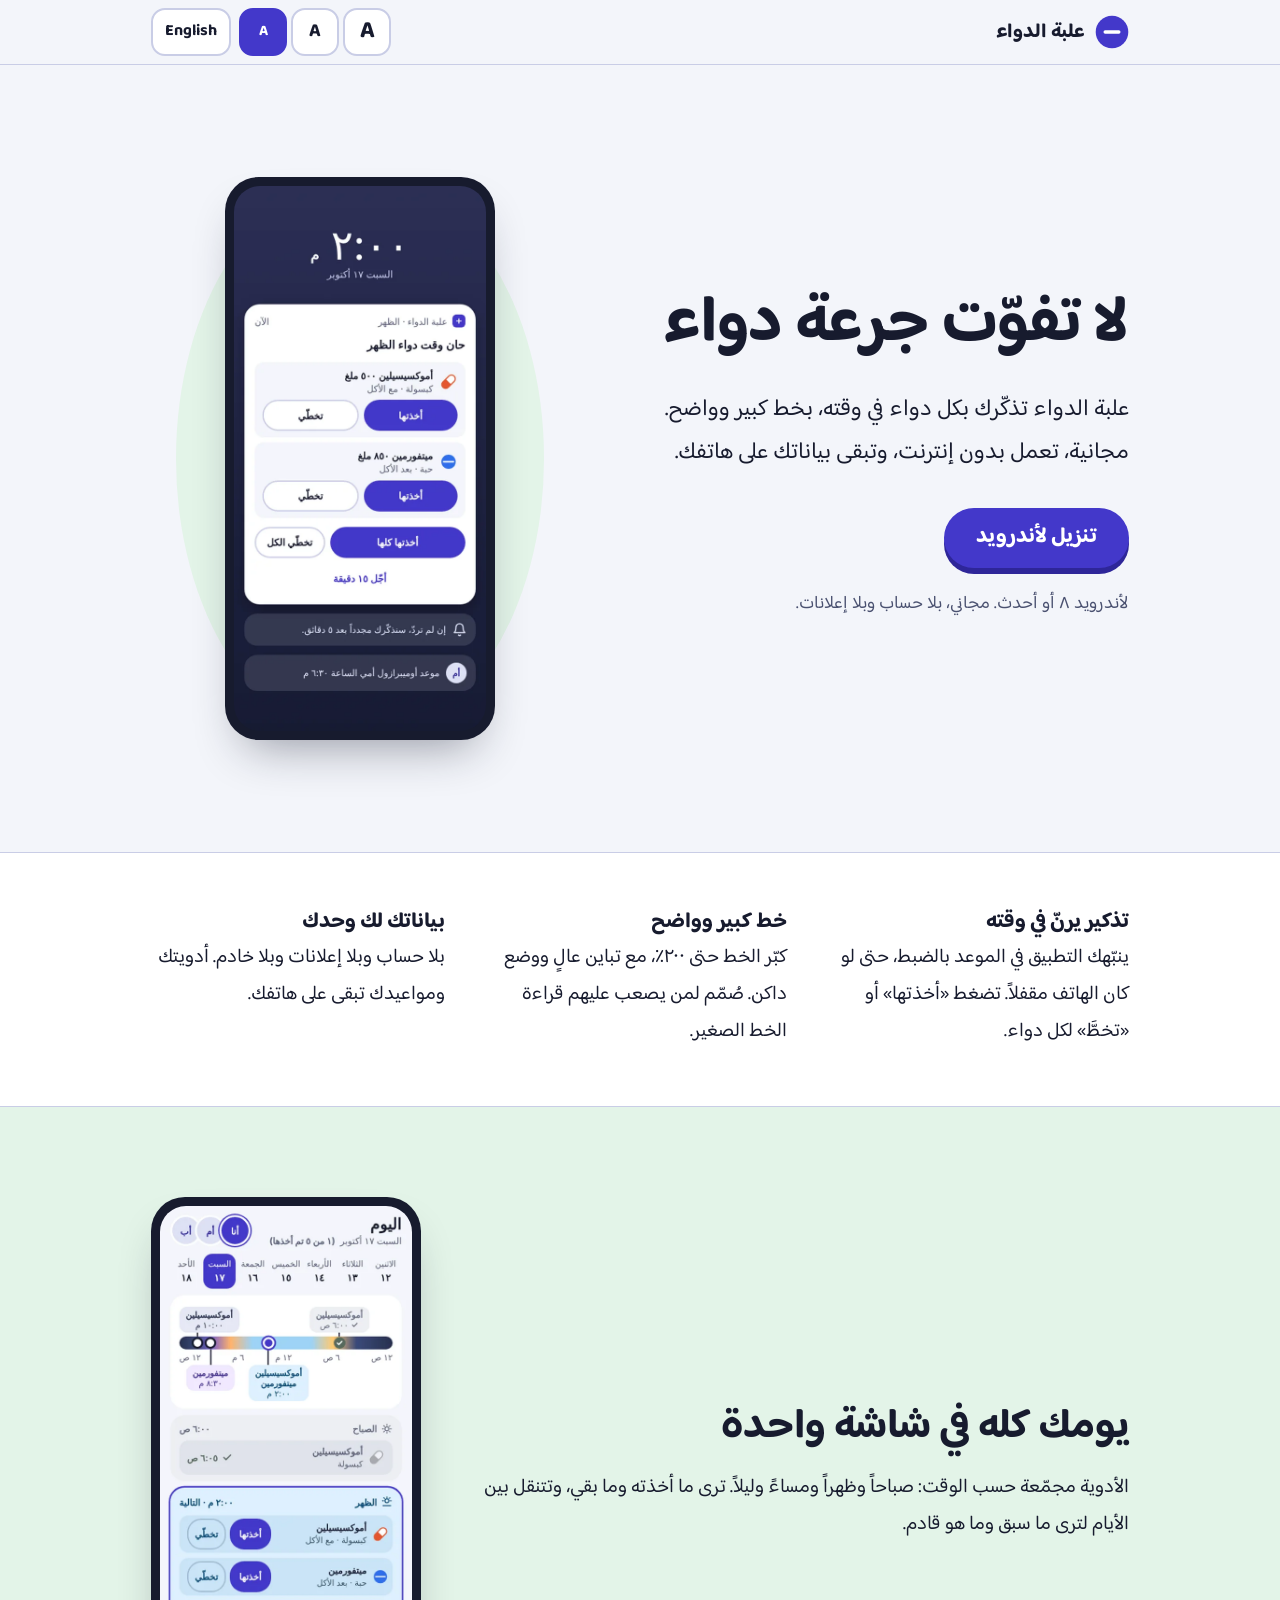
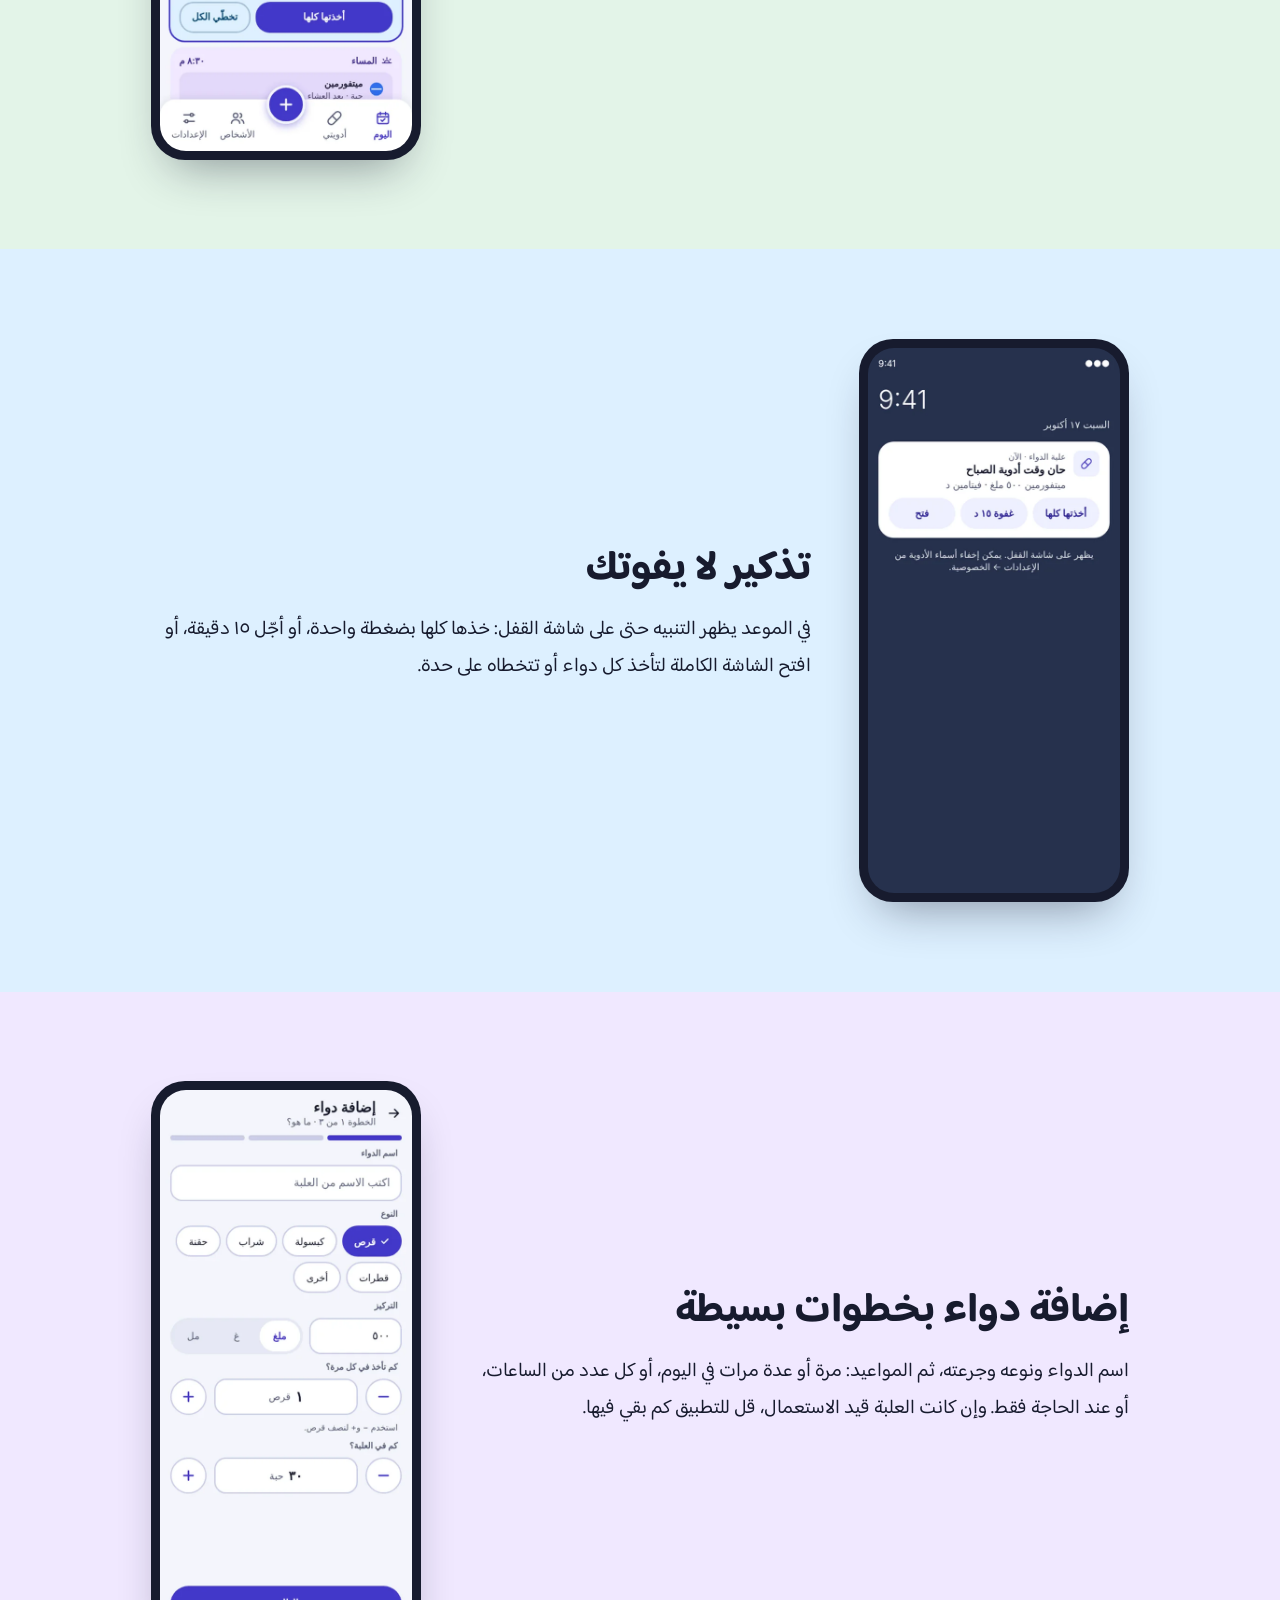
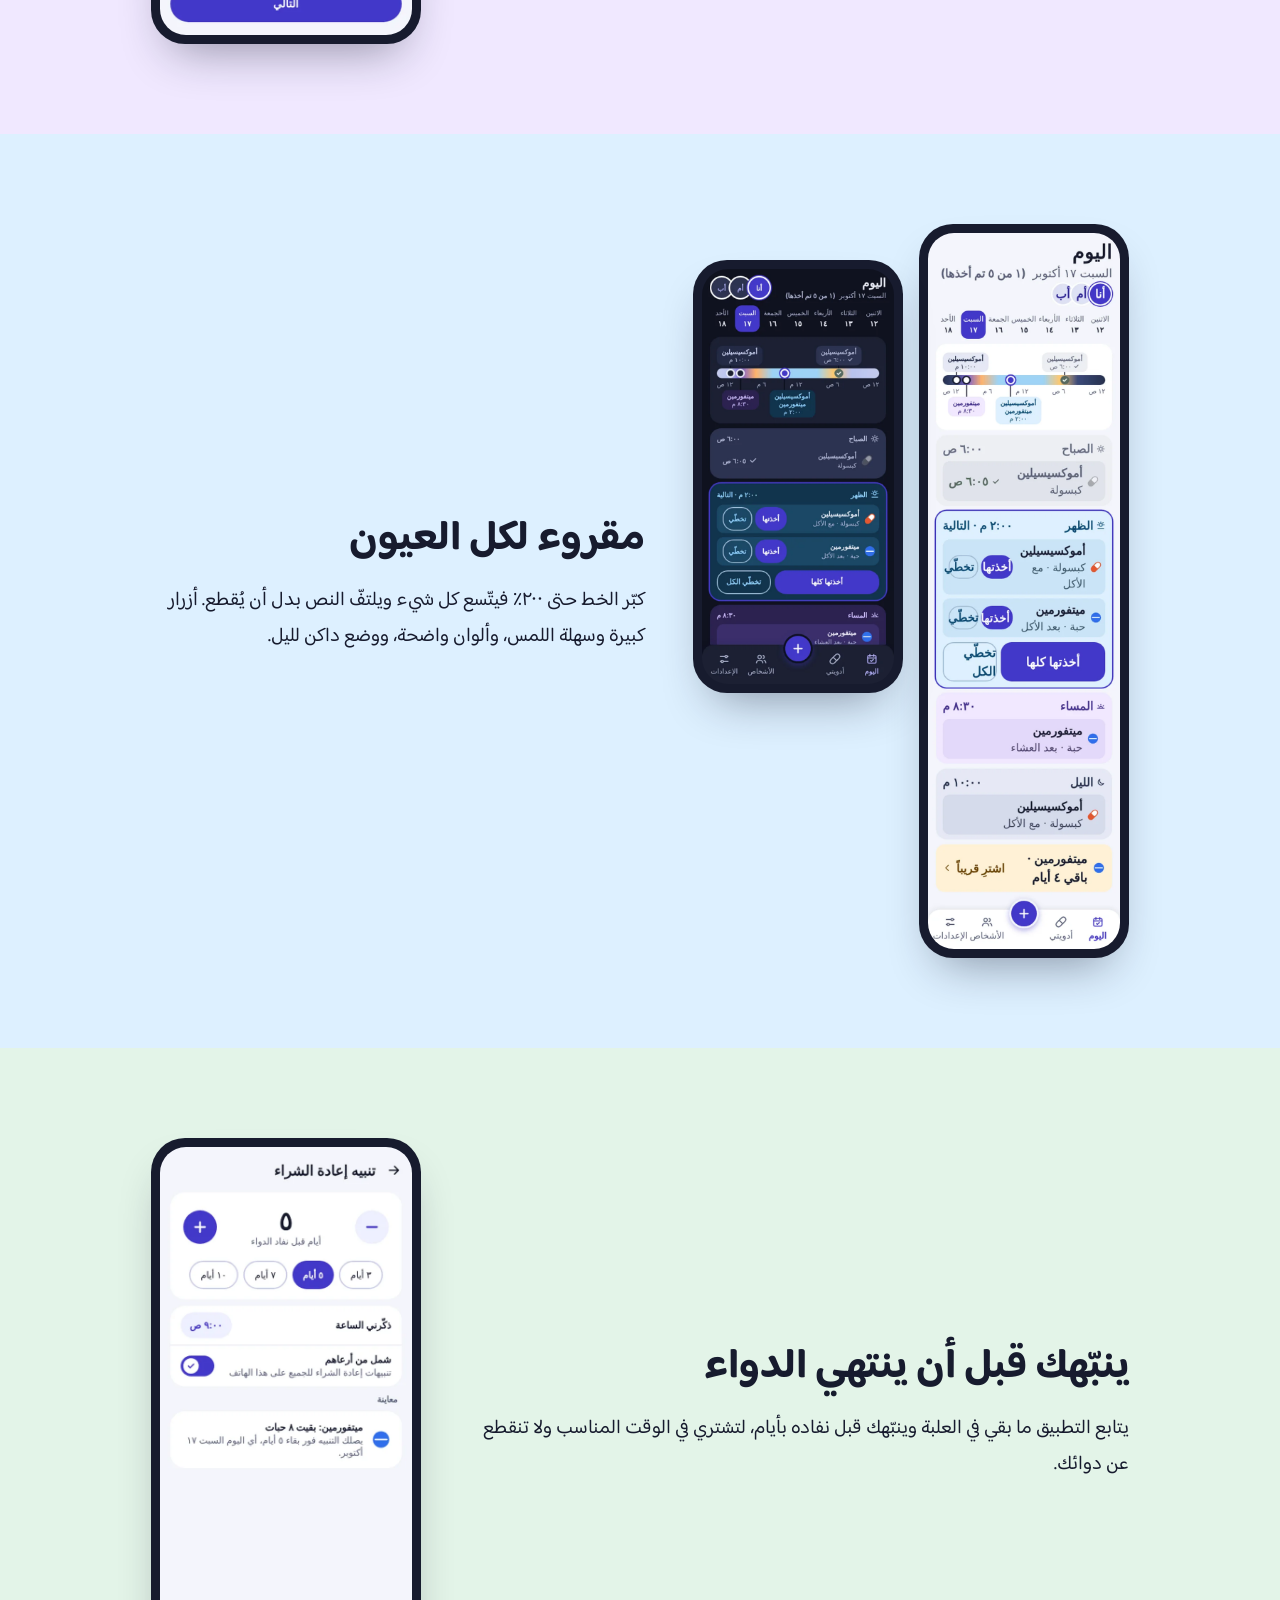
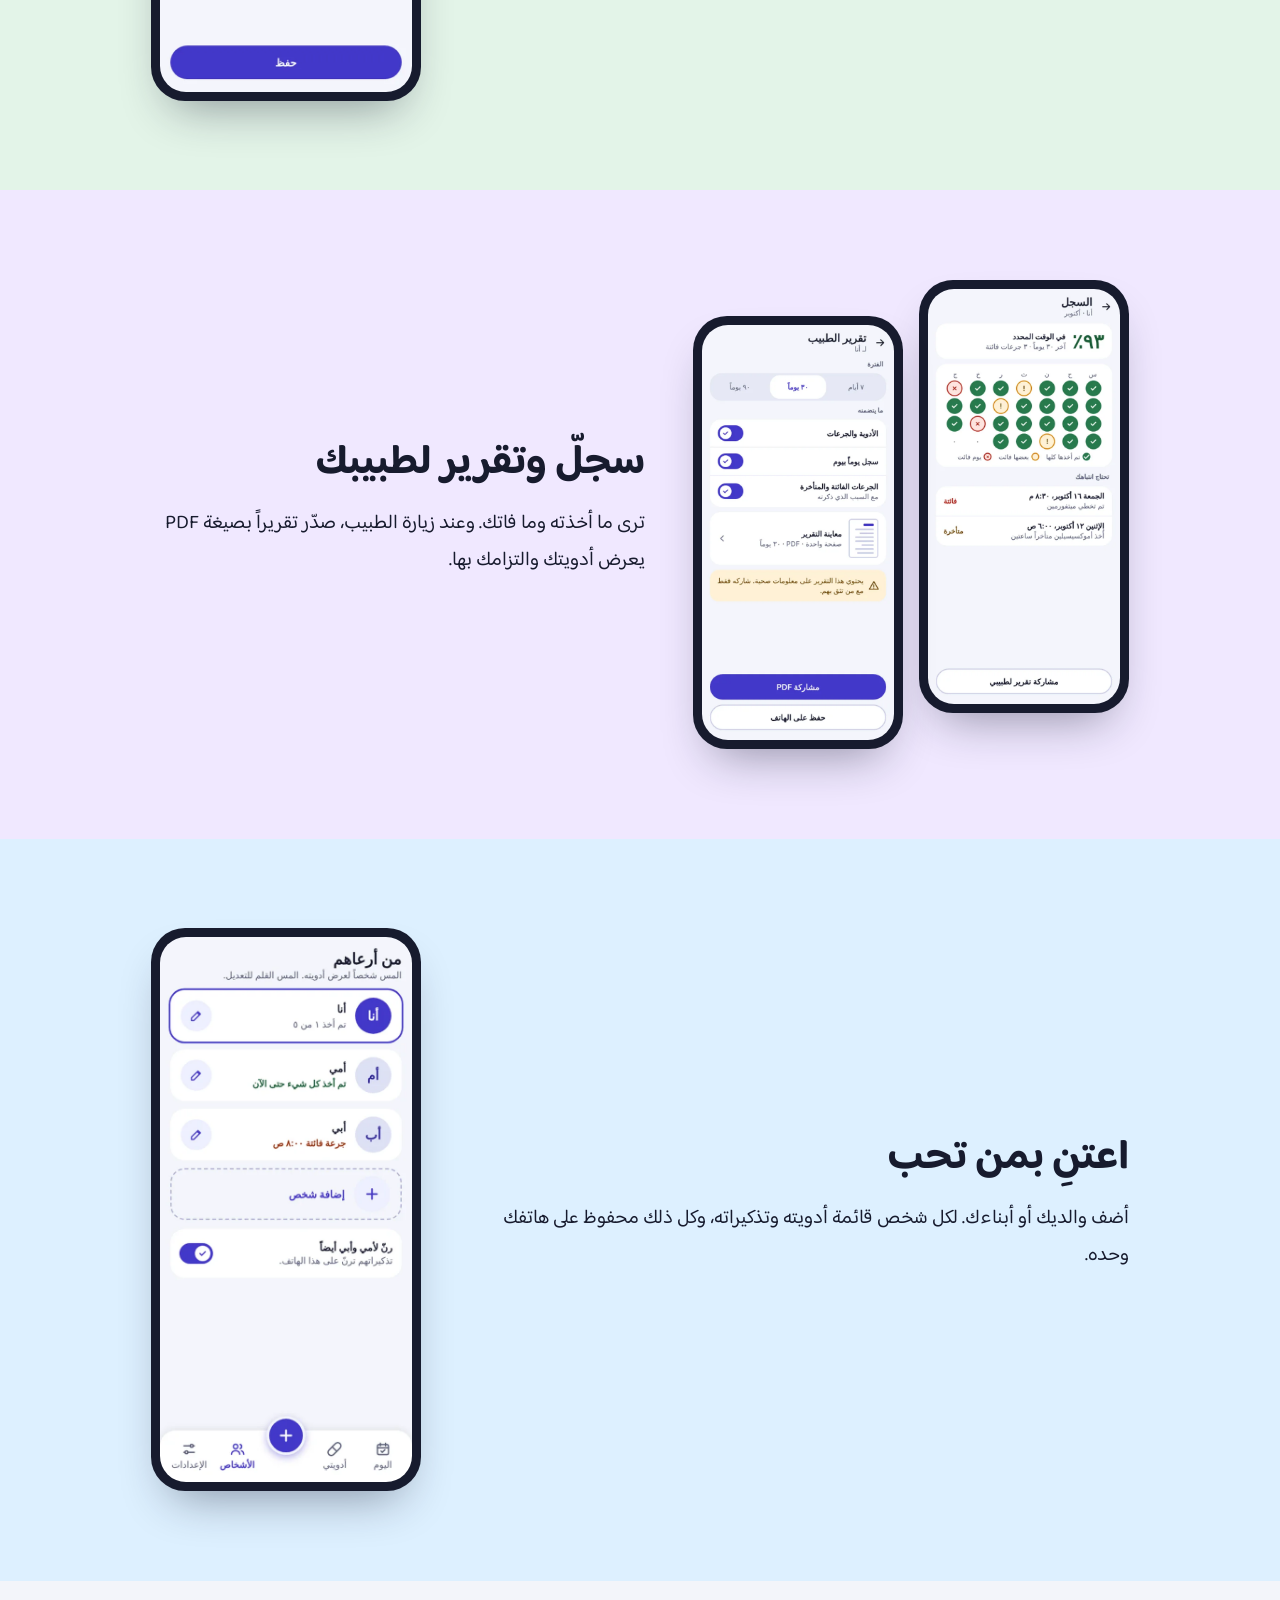
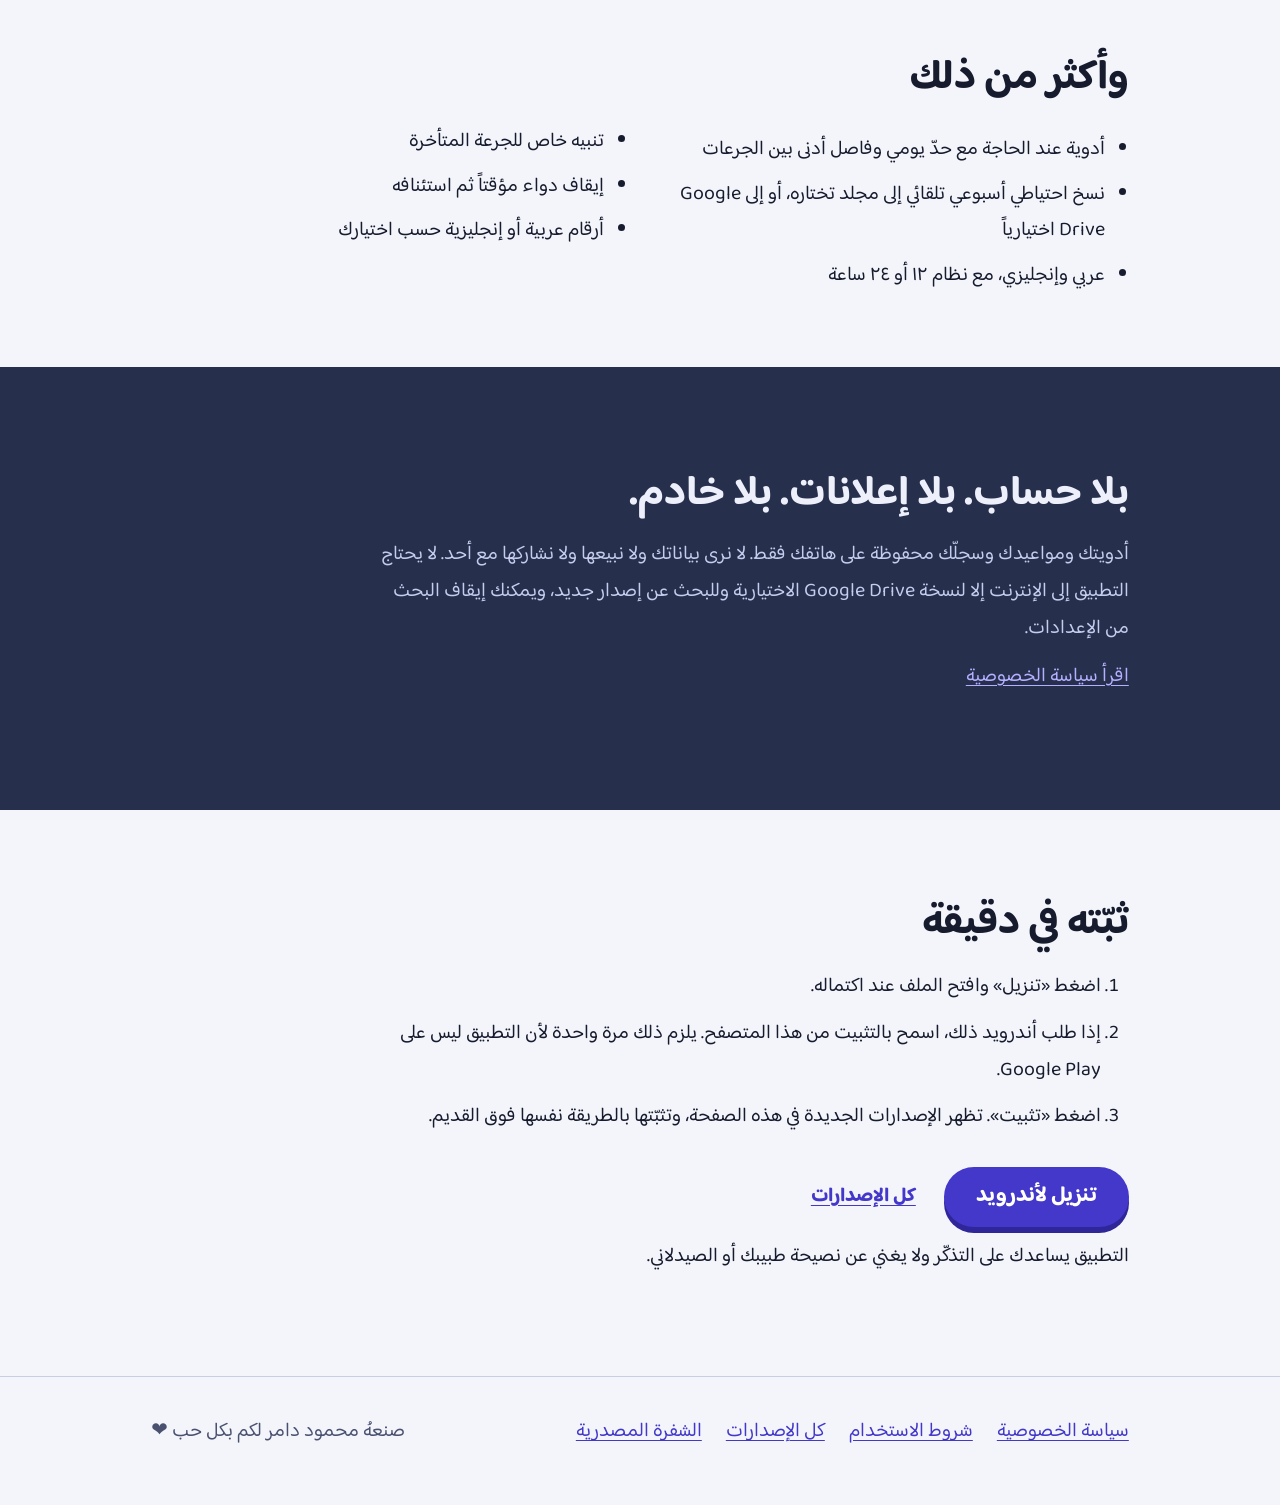
==== site/index.html @ a98f4cdd "Website: landing page in Arabic with English switch, text-size control, app screens, install steps C" ====
<!doctype html>
<html lang="ar" dir="rtl" data-lang="ar" data-title-ar="علبة الدواء - تذكير بالدواء بخط كبير وواضح" data-title-en="Pill Box - Medicine reminder with large, readable text">
<head>
<meta charset="utf-8">
<meta name="viewport" content="width=device-width,initial-scale=1">
<title>علبة الدواء - تذكير بالدواء بخط كبير وواضح</title>
<meta name="description" content="علبة الدواء تطبيق مجاني لتذكير الدواء على أندرويد. خط كبير وواضح، يعمل بدون إنترنت، وبياناتك تبقى على هاتفك.">
<meta property="og:title" content="علبة الدواء - تذكير بالدواء بخط كبير وواضح">
<meta property="og:description" content="علبة الدواء تطبيق مجاني لتذكير الدواء على أندرويد. خط كبير وواضح، يعمل بدون إنترنت، وبياناتك تبقى على هاتفك.">
<meta name="theme-color" content="#4338CA">
<link rel="preload" href="fonts/baloo.woff2" as="font" type="font/woff2" crossorigin>
<link rel="stylesheet" href="style.css">
</head>
<body>
<header><div class="wrap">
<a class="brand" href="index.html"><svg width="34" height="34" viewBox="0 0 24 24" aria-hidden="true"><circle cx="12" cy="12" r="11.5" fill="#4338CA"/><rect x="6" y="10.8" width="12" height="2.4" rx="1.2" fill="#fff"/></svg><span class="ar" lang="ar">علبة الدواء</span><span class="en" lang="en">Pill Box</span></a>
<div class="tools">
<div class="sizes" role="group" aria-label="Text size"><button type="button" aria-pressed="true">A</button><button type="button" aria-pressed="false">A</button><button type="button" aria-pressed="false">A</button></div>
<button type="button" id="lang" lang="en">English</button>
</div></div></header>
<main>
<section class="hero"><div class="wrap">
<div>
<h1 class="ar" lang="ar">لا تفوّت جرعة دواء</h1><h1 class="en" lang="en">Never miss a dose</h1>
<p class="ar lead" lang="ar">علبة الدواء تذكّرك بكل دواء في وقته، بخط كبير وواضح. مجانية، تعمل بدون إنترنت، وتبقى بياناتك على هاتفك.</p><p class="en lead" lang="en">Pill Box reminds you of every medicine on time, in large, readable text. It is free, works offline, and keeps your data on your phone.</p>
<a class="btn" href="https://github.com/m-damer/pillbox/releases/latest/download/PillBox.apk" download><span class="ar" lang="ar">تنزيل لأندرويد</span><span class="en" lang="en">Download for Android</span></a>
<p class="ar note" lang="ar">لأندرويد ٨ أو أحدث. مجاني، بلا حساب وبلا إعلانات.</p><p class="en note" lang="en">For Android 8 or newer. Free, no account, no ads.</p>
</div>
<div class="sun"><div class="phone"><img class="ar" src="img/ar/notification.webp" width="540" height="1168" alt="شاشة التذكير الكاملة عند موعد الدواء"><img class="en" src="img/en/notification.webp" width="540" height="1168" alt="The full-screen reminder when a dose is due"></div></div>
</div></section>

<section class="overview"><div class="wrap">
<div><h3 class="ar" lang="ar">تذكير يرنّ في وقته</h3><h3 class="en" lang="en">Reminders that ring on time</h3><p class="ar" lang="ar">ينبّهك التطبيق في الموعد بالضبط، حتى لو كان الهاتف مقفلاً. تضغط «أخذتها» أو «تخطَّ» لكل دواء.</p><p class="en" lang="en">The app alerts you at the exact time, even when the phone is locked. Tap Take or Skip for each medicine.</p></div>
<div><h3 class="ar" lang="ar">خط كبير وواضح</h3><h3 class="en" lang="en">Large, clear text</h3><p class="ar" lang="ar">كبّر الخط حتى ٢٠٠٪، مع تباين عالٍ ووضع داكن. صُمّم لمن يصعب عليهم قراءة الخط الصغير.</p><p class="en" lang="en">Enlarge the text up to 200%, with high contrast and a dark theme. Made for people who find small text hard to read.</p></div>
<div><h3 class="ar" lang="ar">بياناتك لك وحدك</h3><h3 class="en" lang="en">Your data stays yours</h3><p class="ar" lang="ar">بلا حساب وبلا إعلانات وبلا خادم. أدويتك ومواعيدك تبقى على هاتفك.</p><p class="en" lang="en">No account, no ads, no server. Your medicines and times stay on your phone.</p></div>
</div></section>
<section class="feature morning"><div class="wrap">
<div class="text"><h2 class="ar" lang="ar">يومك كله في شاشة واحدة</h2><h2 class="en" lang="en">Your whole day on one screen</h2><p class="ar" lang="ar">الأدوية مجمّعة حسب الوقت: صباحاً وظهراً ومساءً وليلاً. ترى ما أخذته وما بقي، وتتنقل بين الأيام لترى ما سبق وما هو قادم.</p><p class="en" lang="en">Medicines are grouped by time of day: morning, noon, evening and night. You see what you took and what is left, and you can move between days to look back or ahead.</p></div>
<div class="phone"><img class="ar" src="img/ar/today.webp" width="540" height="1168" alt="شاشة اليوم" loading="lazy"><img class="en" src="img/en/today.webp" width="540" height="1168" alt="The Today screen" loading="lazy"></div>
</div></section>
<section class="feature noon flip"><div class="wrap">
<div class="text"><h2 class="ar" lang="ar">تذكير لا يفوتك</h2><h2 class="en" lang="en">A reminder you cannot miss</h2><p class="ar" lang="ar">في الموعد يظهر التنبيه حتى على شاشة القفل: خذها كلها بضغطة واحدة، أو أجّل ١٥ دقيقة، أو افتح الشاشة الكاملة لتأخذ كل دواء أو تتخطاه على حدة.</p><p class="en" lang="en">At the exact time the alert appears, even on the lock screen: take everything with one tap, snooze for 15 minutes, or open the full screen to take or skip each medicine on its own.</p></div>
<div class="phone"><img class="ar" src="img/ar/notification-shade.webp" width="540" height="1168" alt="تنبيه الدواء على شاشة القفل" loading="lazy"><img class="en" src="img/en/notification-shade.webp" width="540" height="1168" alt="The medicine alert on the lock screen" loading="lazy"></div>
</div></section>
<section class="feature evening"><div class="wrap">
<div class="text"><h2 class="ar" lang="ar">إضافة دواء بخطوات بسيطة</h2><h2 class="en" lang="en">Add a medicine in a few simple steps</h2><p class="ar" lang="ar">اسم الدواء ونوعه وجرعته، ثم المواعيد: مرة أو عدة مرات في اليوم، أو كل عدد من الساعات، أو عند الحاجة فقط. وإن كانت العلبة قيد الاستعمال، قل للتطبيق كم بقي فيها.</p><p class="en" lang="en">The name, type and dose, then the times: once or several times a day, every few hours, or only when needed. If the box is already in use, tell the app how many are left.</p></div>
<div class="phone"><img class="ar" src="img/ar/add-med-1.webp" width="540" height="1168" alt="الخطوة الأولى من إضافة دواء" loading="lazy"><img class="en" src="img/en/add-med-1.webp" width="540" height="1168" alt="Step one of adding a medicine" loading="lazy"></div>
</div></section>
<section class="feature noon flip"><div class="wrap">
<div class="text"><h2 class="ar" lang="ar">مقروء لكل العيون</h2><h2 class="en" lang="en">Readable for every eye</h2><p class="ar" lang="ar">كبّر الخط حتى ٢٠٠٪ فيتّسع كل شيء ويلتفّ النص بدل أن يُقطع. أزرار كبيرة وسهلة اللمس، وألوان واضحة، ووضع داكن لليل.</p><p class="en" lang="en">Enlarge the text up to 200% and everything makes room: text wraps instead of being cut off. Large, easy-to-tap buttons, clear colours, and a dark theme for the evening.</p></div>
<div class="pair"><div class="phone"><img class="ar" src="img/ar/large-today.webp" width="540" height="1168" alt="شاشة اليوم بخط كبير جداً" loading="lazy"><img class="en" src="img/en/large-today.webp" width="540" height="1168" alt="The Today screen with very large text" loading="lazy"></div><div class="phone"><img class="ar" src="img/ar/today-dark.webp" width="540" height="1168" alt="شاشة اليوم في الوضع الداكن" loading="lazy"><img class="en" src="img/en/today-dark.webp" width="540" height="1168" alt="The Today screen in the dark theme" loading="lazy"></div></div>
</div></section>
<section class="feature morning"><div class="wrap">
<div class="text"><h2 class="ar" lang="ar">ينبّهك قبل أن ينتهي الدواء</h2><h2 class="en" lang="en">Warns you before a medicine runs out</h2><p class="ar" lang="ar">يتابع التطبيق ما بقي في العلبة وينبّهك قبل نفاده بأيام، لتشتري في الوقت المناسب ولا تنقطع عن دوائك.</p><p class="en" lang="en">The app keeps track of what is left in the box and warns you days before it runs out, so you can buy more in time.</p></div>
<div class="phone"><img class="ar" src="img/ar/refill-alert.webp" width="540" height="1168" alt="تنبيه قرب نفاد الدواء" loading="lazy"><img class="en" src="img/en/refill-alert.webp" width="540" height="1168" alt="The low-stock alert" loading="lazy"></div>
</div></section>
<section class="feature evening flip"><div class="wrap">
<div class="text"><h2 class="ar" lang="ar">سجلّ وتقرير لطبيبك</h2><h2 class="en" lang="en">A record and a report for your doctor</h2><p class="ar" lang="ar">ترى ما أخذته وما فاتك. وعند زيارة الطبيب، صدّر تقريراً بصيغة PDF يعرض أدويتك والتزامك بها.</p><p class="en" lang="en">See what you took and what you missed. Before a doctor's visit, export a PDF report of your medicines and how regularly you took them.</p></div>
<div class="pair"><div class="phone"><img class="ar" src="img/ar/history.webp" width="540" height="1168" alt="سجل الجرعات" loading="lazy"><img class="en" src="img/en/history.webp" width="540" height="1168" alt="The dose history" loading="lazy"></div><div class="phone"><img class="ar" src="img/ar/report-export.webp" width="540" height="1168" alt="تصدير تقرير للطبيب" loading="lazy"><img class="en" src="img/en/report-export.webp" width="540" height="1168" alt="Exporting a report for the doctor" loading="lazy"></div></div>
</div></section>
<section class="feature noon"><div class="wrap">
<div class="text"><h2 class="ar" lang="ar">اعتنِ بمن تحب</h2><h2 class="en" lang="en">Look after the people you love</h2><p class="ar" lang="ar">أضف والديك أو أبناءك. لكل شخص قائمة أدويته وتذكيراته، وكل ذلك محفوظ على هاتفك وحده.</p><p class="en" lang="en">Add your parents or children. Each person has their own medicines and reminders, all kept on your phone only.</p></div>
<div class="phone"><img class="ar" src="img/ar/family.webp" width="540" height="1168" alt="قائمة أفراد العائلة" loading="lazy"><img class="en" src="img/en/family.webp" width="540" height="1168" alt="The list of family members" loading="lazy"></div>
</div></section>
<section class="more"><div class="wrap">
<h2 class="ar" lang="ar">وأكثر من ذلك</h2><h2 class="en" lang="en">And more</h2>
<div class="ar" lang="ar"><ul><li>أدوية عند الحاجة مع حدّ يومي وفاصل أدنى بين الجرعات</li><li>نسخ احتياطي أسبوعي تلقائي إلى مجلد تختاره، أو إلى Google Drive اختيارياً</li><li>عربي وإنجليزي، مع نظام ١٢ أو ٢٤ ساعة</li><li>تنبيه خاص للجرعة المتأخرة</li><li>إيقاف دواء مؤقتاً ثم استئنافه</li><li>أرقام عربية أو إنجليزية حسب اختيارك</li></ul></div><div class="en" lang="en"><ul><li>As-needed medicines with a daily limit and a minimum gap between doses</li><li>Automatic weekly backup to a folder you choose, or optionally to Google Drive</li><li>Arabic and English, with 12 or 24-hour time</li><li>A special alert for a late dose</li><li>Pause a medicine, then resume it</li><li>Arabic or Western digits, as you prefer</li></ul></div>
</div></section>

<section class="night"><div class="wrap">
<h2 class="ar" lang="ar">بلا حساب. بلا إعلانات. بلا خادم.</h2><h2 class="en" lang="en">No account. No ads. No server.</h2>
<p class="ar" lang="ar">أدويتك ومواعيدك وسجلّك محفوظة على هاتفك فقط. لا نرى بياناتك ولا نبيعها ولا نشاركها مع أحد. لا يحتاج التطبيق إلى الإنترنت إلا لنسخة Google Drive الاختيارية وللبحث عن إصدار جديد، ويمكنك إيقاف البحث من الإعدادات.</p><p class="en" lang="en">Your medicines, times and history are saved on your phone only. We never see your data, sell it or share it. The app uses the internet only for the optional Google Drive backup and to look for a new version, and you can turn the update check off in Settings.</p>
<div class="ar" lang="ar"><p><a href='privacy.html'>اقرأ سياسة الخصوصية</a></p></div><div class="en" lang="en"><p><a href='privacy.html'>Read the privacy policy</a></p></div>
</div></section>

<section class="install"><div class="wrap">
<h2 class="ar" lang="ar">ثبّته في دقيقة</h2><h2 class="en" lang="en">Install it in a minute</h2>
<div class="ar" lang="ar"><ol><li>اضغط «تنزيل» وافتح الملف عند اكتماله.</li><li>إذا طلب أندرويد ذلك، اسمح بالتثبيت من هذا المتصفح. يلزم ذلك مرة واحدة لأن التطبيق ليس على Google Play.</li><li>اضغط «تثبيت». تظهر الإصدارات الجديدة في هذه الصفحة، وتثبّتها بالطريقة نفسها فوق القديم.</li></ol></div><div class="en" lang="en"><ol><li>Tap Download and open the file when it finishes.</li><li>If Android asks, allow installing from this browser. This is needed once, because Pill Box is not on Google Play.</li><li>Tap Install. New versions appear on this page, and you install them the same way, over the old one.</li></ol></div>
<div class="row"><a class="btn" href="https://github.com/m-damer/pillbox/releases/latest/download/PillBox.apk" download><span class="ar" lang="ar">تنزيل لأندرويد</span><span class="en" lang="en">Download for Android</span></a>
<span class="ar" lang="ar"><a class='link' href='https://github.com/m-damer/pillbox/releases/latest'>كل الإصدارات</a></span><span class="en" lang="en"><a class='link' href='https://github.com/m-damer/pillbox/releases/latest'>All versions</a></span></div>
<div class="ar" lang="ar"><p class='note'>التطبيق يساعدك على التذكّر ولا يغني عن نصيحة طبيبك أو الصيدلاني.</p></div><div class="en" lang="en"><p class='note'>This app helps you remember. It does not replace advice from your doctor or pharmacist.</p></div>
</div></section>
</main>
<footer><div class="wrap">
<nav><span class="ar" lang="ar"><a href='privacy.html'>سياسة الخصوصية</a></span><span class="en" lang="en"><a href='privacy.html'>Privacy policy</a></span><span class="ar" lang="ar"><a href='terms.html'>شروط الاستخدام</a></span><span class="en" lang="en"><a href='terms.html'>Terms of use</a></span><span class="ar" lang="ar"><a href='https://github.com/m-damer/pillbox/releases/latest'>كل الإصدارات</a></span><span class="en" lang="en"><a href='https://github.com/m-damer/pillbox/releases/latest'>All versions</a></span><span class="ar" lang="ar"><a href='https://github.com/m-damer/pillbox'>الشفرة المصدرية</a></span><span class="en" lang="en"><a href='https://github.com/m-damer/pillbox'>Source code</a></span></nav>
<div><span class="ar" lang="ar">صنعهُ محمود دامر لكم بكل حب ❤️</span><span class="en" lang="en">Made with ♥ by Mahmoud Damer</span></div>
</div></footer>
<script src="site.js"></script>
</body></html>
---- site/style.css ----
@font-face{font-family:"Baloo Bhaijaan 2";src:url(fonts/baloo.woff2) format("woff2");font-weight:400 700;font-display:swap}
@font-face{font-family:Inter;src:url(fonts/inter.woff2) format("woff2");font-weight:400 700;font-display:swap}
:root{
  --paper:#F3F5FA;--card:#fff;--ink:#171B2E;--muted:#4A5170;--primary:#4338CA;--on-primary:#fff;--line:#C9CDE6;
  --morning:#E3F4E8;--noon:#DDF0FF;--evening:#F0E8FF;--night:#26304D;--night-ink:#EDEFFA;--night-muted:#C5CCEE;
  --gap:clamp(20px,4vw,48px);
}
*{box-sizing:border-box}
html{font-size:112.5%;scroll-behavior:smooth}
html[data-size="1"]{font-size:137.5%}
html[data-size="2"]{font-size:162.5%}
html[data-lang=ar] .en,html[data-lang=en] .ar{display:none!important}
body{margin:0;background:var(--paper);color:var(--ink);line-height:1.7;font-size:1.1rem;font-family:Inter,"Baloo Bhaijaan 2",system-ui,sans-serif}
html[data-lang=ar] body{font-family:"Baloo Bhaijaan 2",Inter,system-ui,sans-serif;line-height:1.85}
img{max-width:100%;height:auto;display:block}
a{color:var(--primary);text-underline-offset:.2em}
a:focus-visible,button:focus-visible{outline:3px solid var(--primary);outline-offset:3px;border-radius:6px}
.wrap{max-width:1080px;margin:0 auto;padding-inline:max(16px,4vw)}
h1,h2,h3{line-height:1.25;margin:0;font-weight:700}
h1{font-size:clamp(2.2rem,6.5vw,3.6rem);letter-spacing:-.01em}
h2{font-size:clamp(1.6rem,4vw,2.3rem)}
h3{font-size:1.2rem}
p{margin:.6em 0;max-width:38em}

/* header */
header{font-size:16px;background:var(--paper);border-bottom:1px solid var(--line)}
@media (min-width:821px){header{position:sticky;top:0;z-index:5}}
header .wrap{display:flex;align-items:center;justify-content:space-between;gap:12px;min-height:64px;flex-wrap:wrap}
.brand{font-weight:700;font-size:20px;color:var(--ink);text-decoration:none;display:flex;align-items:center;gap:10px;min-height:48px}
.tools{display:flex;align-items:center;gap:8px;flex-wrap:wrap}
.sizes{direction:ltr;display:flex;gap:4px;align-items:center}
.tools button{min-width:48px;min-height:48px;border:2px solid var(--line);background:var(--card);color:var(--ink);border-radius:14px;font:inherit;font-weight:700;cursor:pointer;padding:0 12px}
.tools button[aria-pressed=true]{border-color:var(--primary);background:var(--primary);color:var(--on-primary)}
.sizes button:nth-child(1){font-size:15px}.sizes button:nth-child(2){font-size:19px}.sizes button:nth-child(3){font-size:24px}

/* buttons */
.btn{display:inline-flex;align-items:center;justify-content:center;min-height:60px;padding:0 32px;border-radius:999px;background:var(--primary);color:var(--on-primary);font-weight:700;font-size:1.2rem;text-decoration:none;box-shadow:0 6px 0 #2E2699;transition:transform .12s,box-shadow .12s}
.btn:hover{transform:translateY(2px);box-shadow:0 4px 0 #2E2699}
.btn:active{transform:translateY(6px);box-shadow:0 0 0 #2E2699}
.link{font-weight:700}

/* phone frames */
.phone{width:min(270px,64vw);flex:none;border-radius:34px;background:var(--ink);padding:9px;box-shadow:0 24px 48px -20px rgba(23,27,46,.45)}
.phone img{border-radius:26px;width:100%;background:#fff}
.pair{display:flex;gap:16px;align-items:flex-start;justify-content:center}
.pair .phone{width:min(210px,40vw)}
.pair .phone:nth-child(2){margin-top:36px}

/* hero */
.hero{padding-block:clamp(32px,7vw,88px)}
.hero .wrap{display:grid;grid-template-columns:1.1fr .9fr;gap:var(--gap);align-items:center}
.hero p.lead{font-size:1.3rem;margin-block:1em 1.4em}
.hero .note{color:var(--muted);font-size:1rem;margin-top:1.1em}
.sun{position:relative;display:grid;place-items:center;padding:24px}
.sun::before{content:"";position:absolute;inset:4% 6%;border-radius:50%;background:var(--morning)}
.sun .phone{position:relative}

/* overview */
.overview{background:var(--card);border-block:1px solid var(--line);padding-block:clamp(28px,5vw,56px)}
.overview .wrap{display:grid;grid-template-columns:repeat(3,1fr);gap:var(--gap)}
.overview h3{margin-bottom:.2em}
.overview p{margin:0}

/* features */
.feature{padding-block:clamp(40px,7vw,96px)}
.feature .wrap{display:flex;align-items:center;justify-content:space-between;gap:var(--gap)}
.feature.flip .wrap{flex-direction:row-reverse}
.feature .text{flex:1 1 0;min-width:0}
.feature h2{margin-bottom:.4em}
.feature.morning{background:var(--morning)}
.feature.noon{background:var(--noon)}
.feature.evening{background:var(--evening)}
.feature ul{padding-inline-start:1.2em;margin:.8em 0 0}
.feature li{margin:.3em 0}
.more{padding-block:clamp(36px,6vw,72px)}
.more ul{columns:2;column-gap:var(--gap);padding-inline-start:1.2em;margin:1em 0 0}
.more li{margin:.4em 0;break-inside:avoid}

/* night */
.night{background:var(--night);color:var(--night-ink);padding-block:clamp(44px,8vw,104px)}
.night a{color:#B4AFFF}
.night p{color:var(--night-muted)}
.night h2{margin-bottom:.4em}

/* install */
.install{padding-block:clamp(40px,7vw,88px)}
.install ol{padding-inline-start:1.4em;margin:1em 0 1.6em}
.install li{margin:.5em 0;max-width:36em}
.install .row{display:flex;flex-wrap:wrap;gap:20px 28px;align-items:center}

footer{border-top:1px solid var(--line);padding-block:32px 48px;color:var(--muted)}
footer .wrap{display:flex;flex-wrap:wrap;gap:12px 32px;justify-content:space-between;align-items:center}
footer nav{display:flex;flex-wrap:wrap;gap:4px 24px}
footer nav a{min-height:48px;display:inline-flex;align-items:center}

/* legal pages */
.legal{padding-block:clamp(28px,6vw,64px)}
.legal .card{background:var(--card);border:1px solid var(--line);border-radius:20px;padding:8px 24px 20px;margin-top:20px;max-width:46rem}
.legal h2{font-size:1.3rem;margin:1.2em 0 .1em}
.legal .muted{color:var(--muted)}

@media (max-width:820px){
  .hero .wrap{grid-template-columns:1fr}
  .hero .sun{order:2}
  .overview .wrap{grid-template-columns:1fr}
  .feature .wrap,.feature.flip .wrap{flex-direction:column;align-items:stretch}
  .feature .phone,.feature .pair{align-self:center}
  .more ul{columns:1}
}
@media (prefers-reduced-motion:reduce){html{scroll-behavior:auto}.btn{transition:none}}
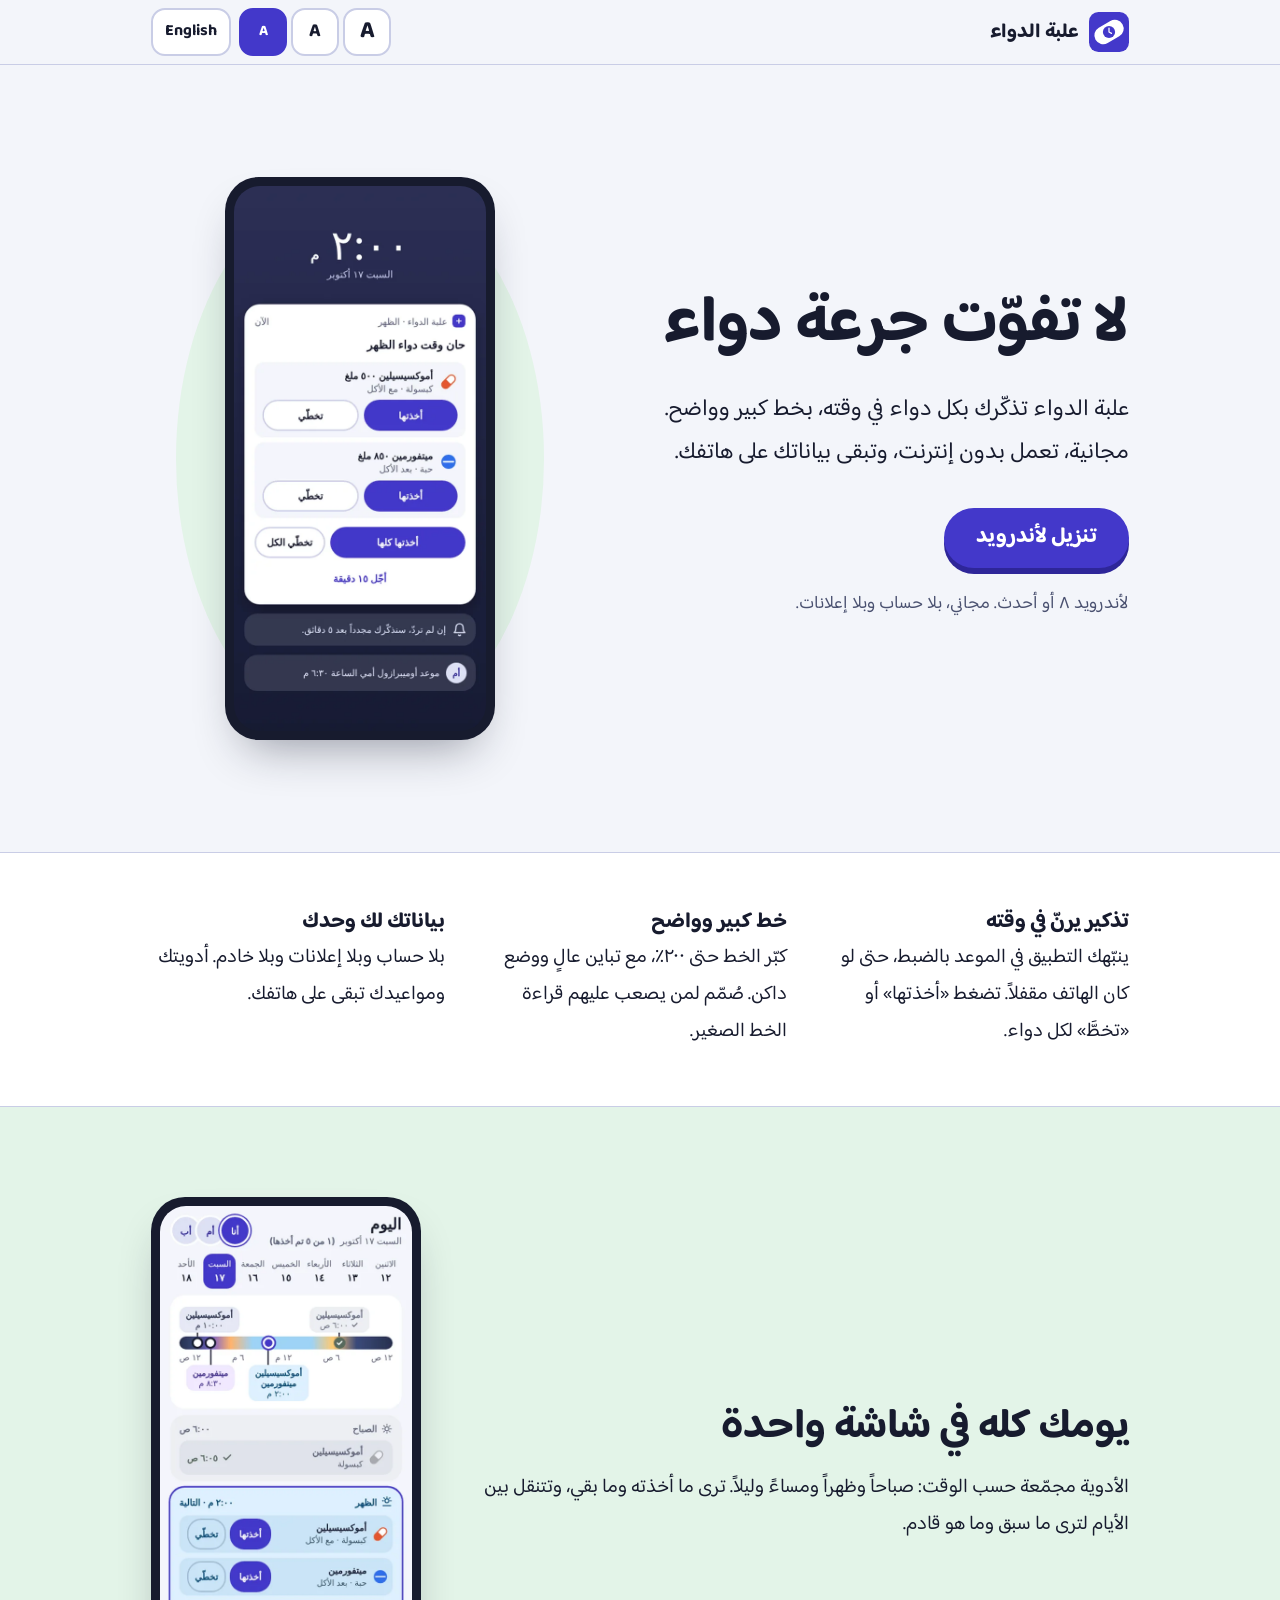
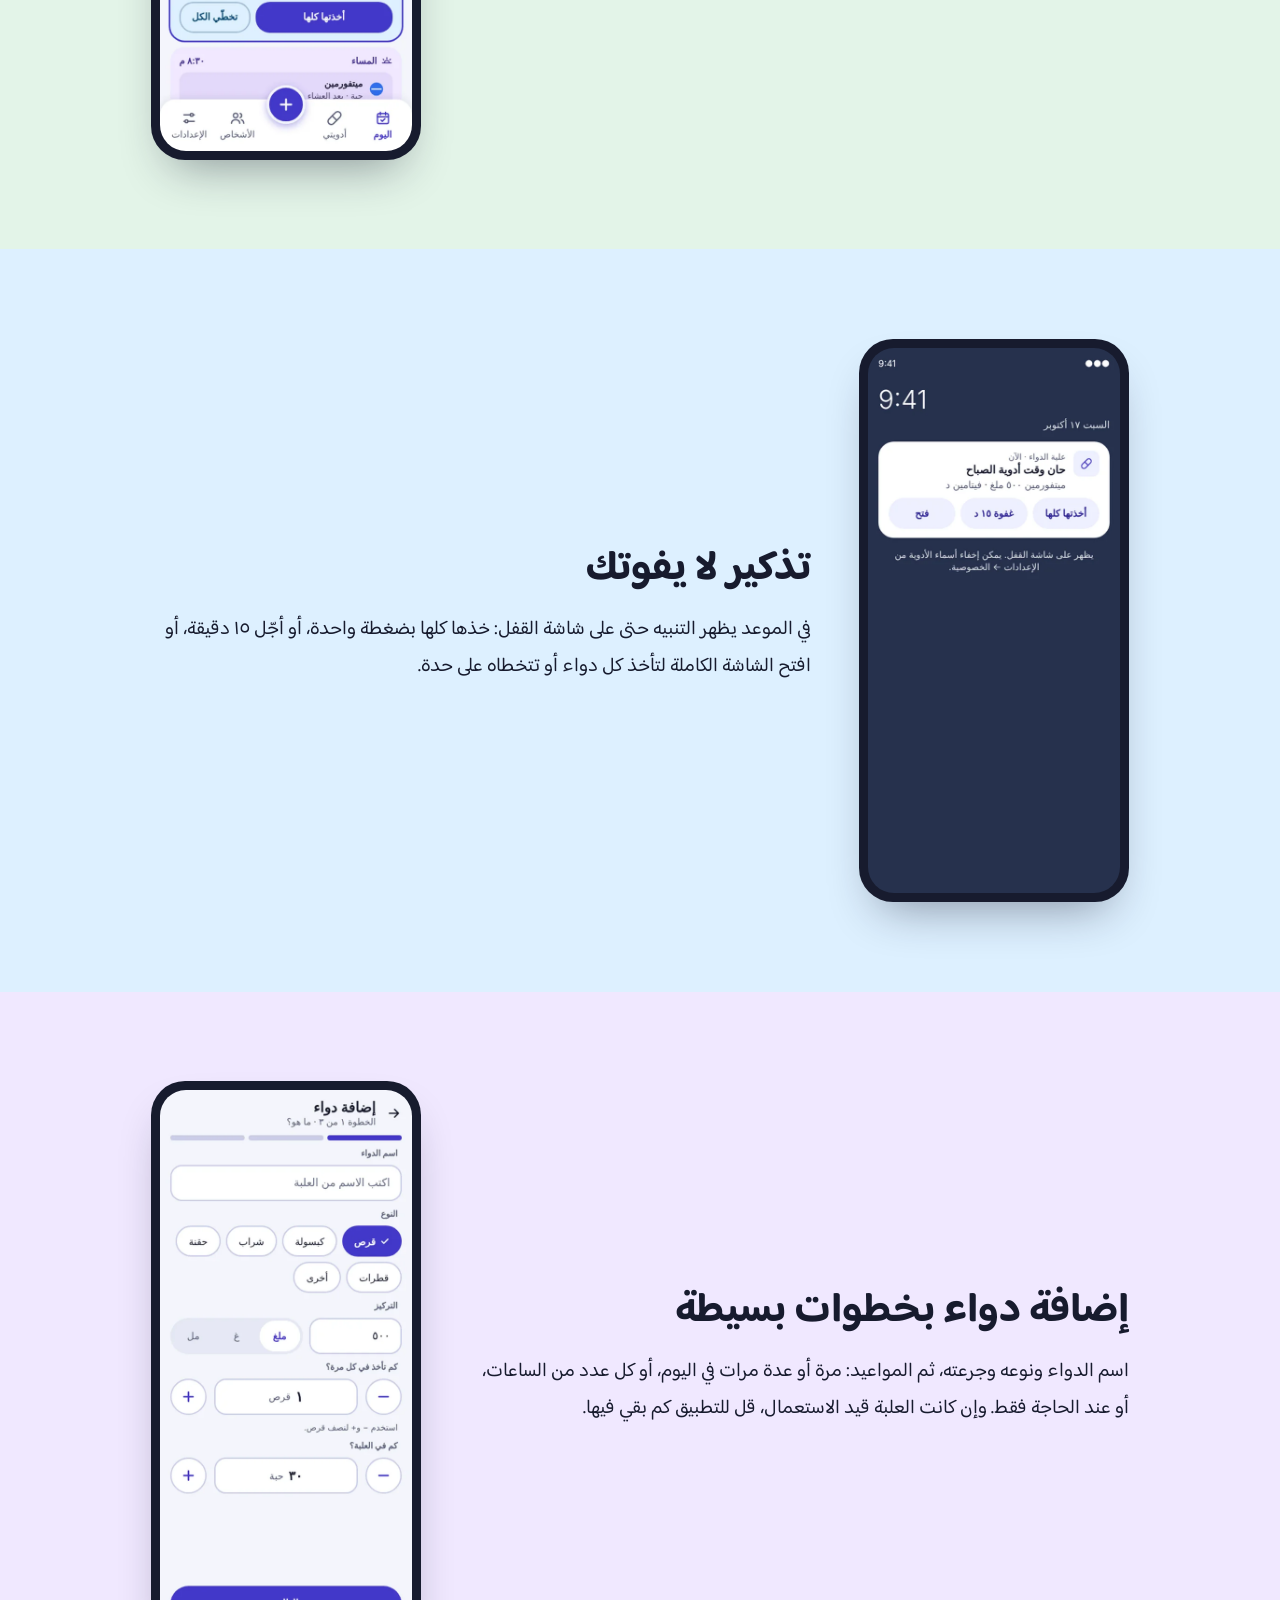
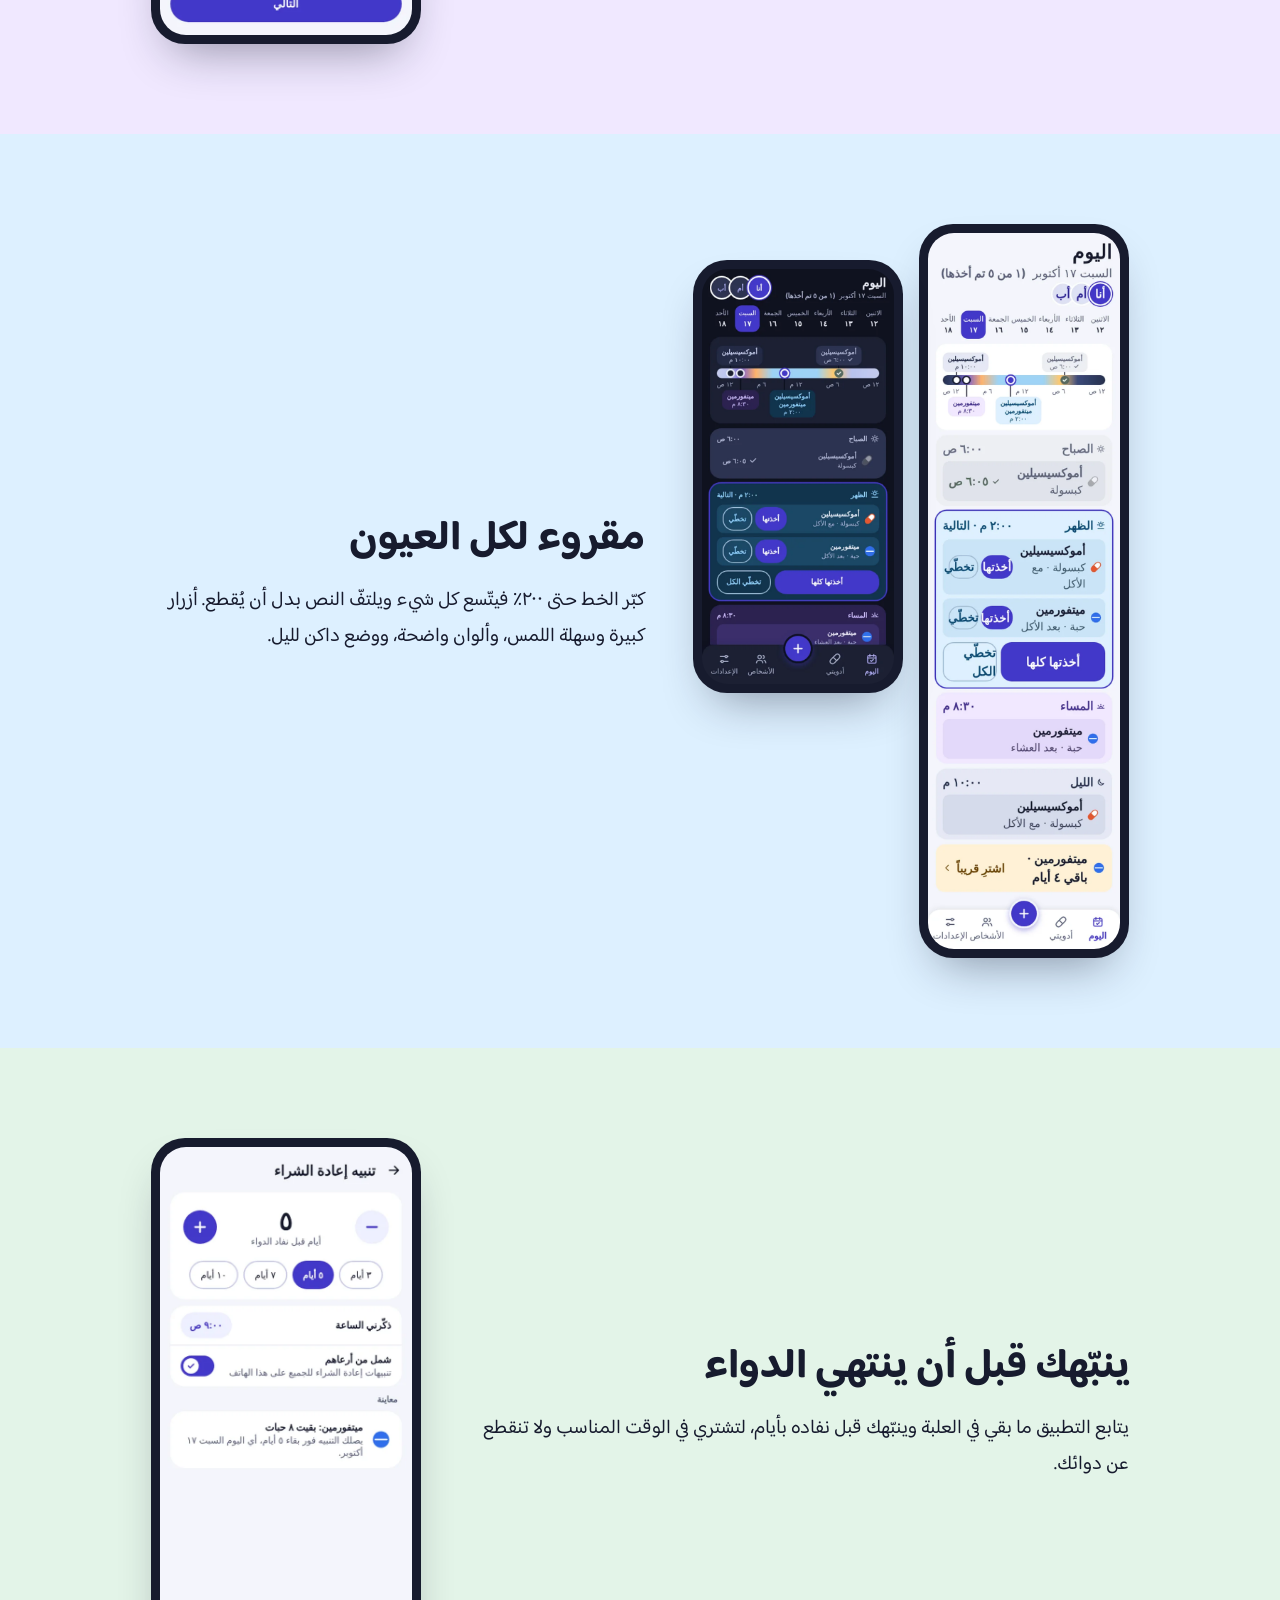
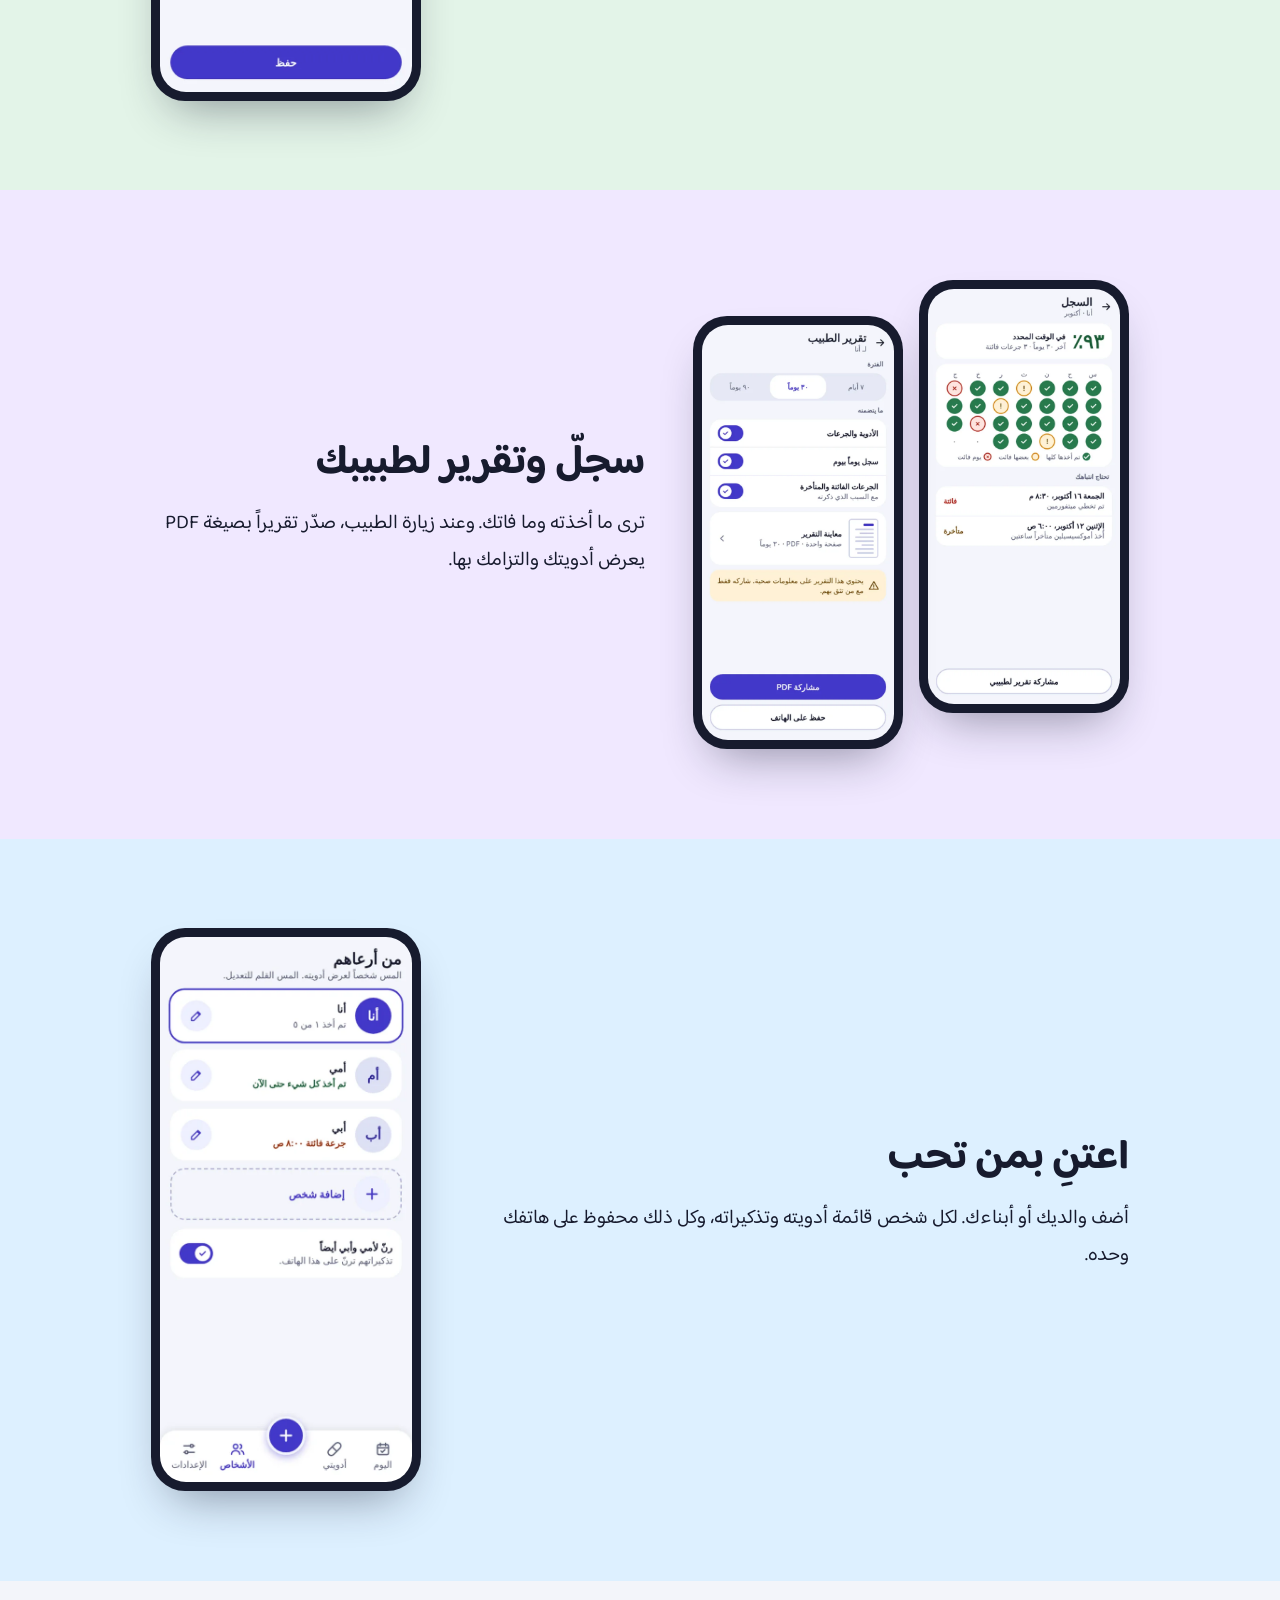
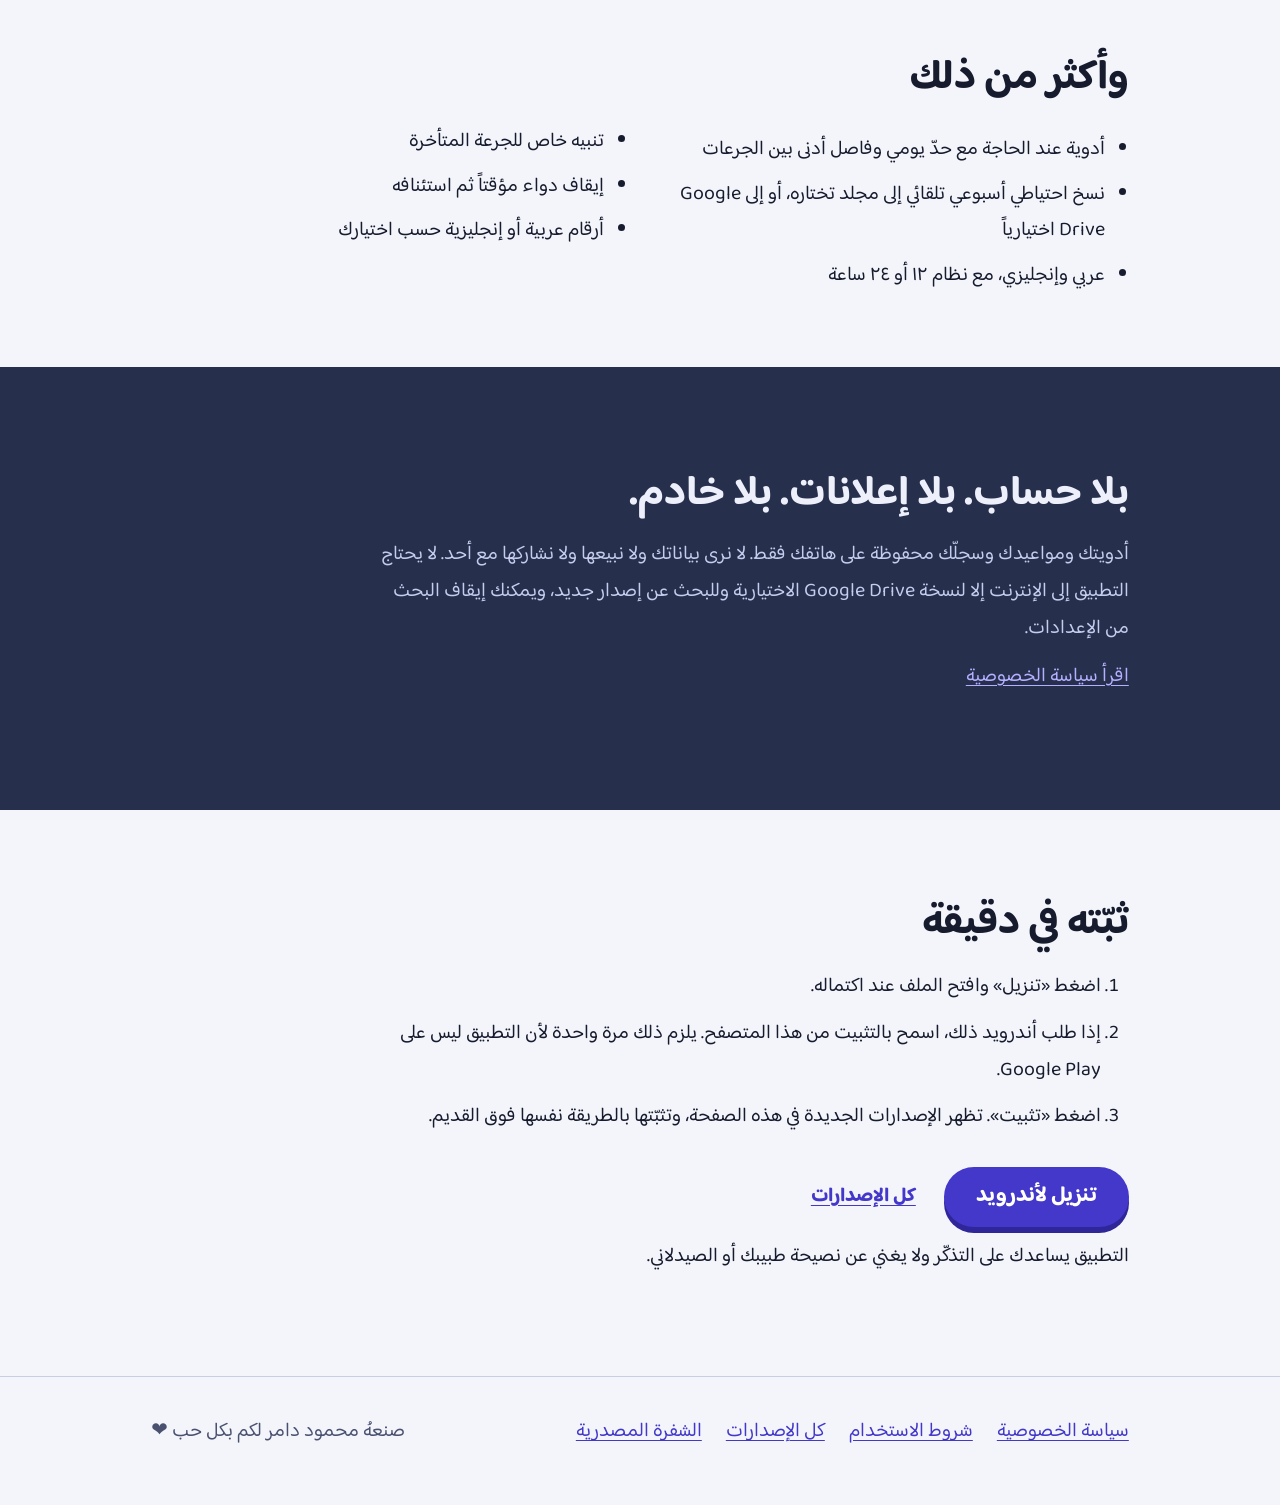
==== commit 9b7e1cc7: "Website: use the app's real logo in the header and as the favicon Co-Authored-By: Claude Sonnet 5.5 " ====
--- a/site/index.html
+++ b/site/index.html
@@ -9,11 +9,12 @@
 <meta property="og:description" content="علبة الدواء تطبيق مجاني لتذكير الدواء على أندرويد. خط كبير وواضح، يعمل بدون إنترنت، وبياناتك تبقى على هاتفك.">
 <meta name="theme-color" content="#4338CA">
 <link rel="preload" href="fonts/baloo.woff2" as="font" type="font/woff2" crossorigin>
+<link rel="icon" href="logo.svg" type="image/svg+xml">
 <link rel="stylesheet" href="style.css">
 </head>
 <body>
 <header><div class="wrap">
-<a class="brand" href="index.html"><svg width="34" height="34" viewBox="0 0 24 24" aria-hidden="true"><circle cx="12" cy="12" r="11.5" fill="#4338CA"/><rect x="6" y="10.8" width="12" height="2.4" rx="1.2" fill="#fff"/></svg><span class="ar" lang="ar">علبة الدواء</span><span class="en" lang="en">Pill Box</span></a>
+<a class="brand" href="index.html"><img src="logo.svg" width="40" height="40" alt=""><span class="ar" lang="ar">علبة الدواء</span><span class="en" lang="en">Pill Box</span></a>
 <div class="tools">
 <div class="sizes" role="group" aria-label="Text size"><button type="button" aria-pressed="true">A</button><button type="button" aria-pressed="false">A</button><button type="button" aria-pressed="false">A</button></div>
 <button type="button" id="lang" lang="en">English</button>
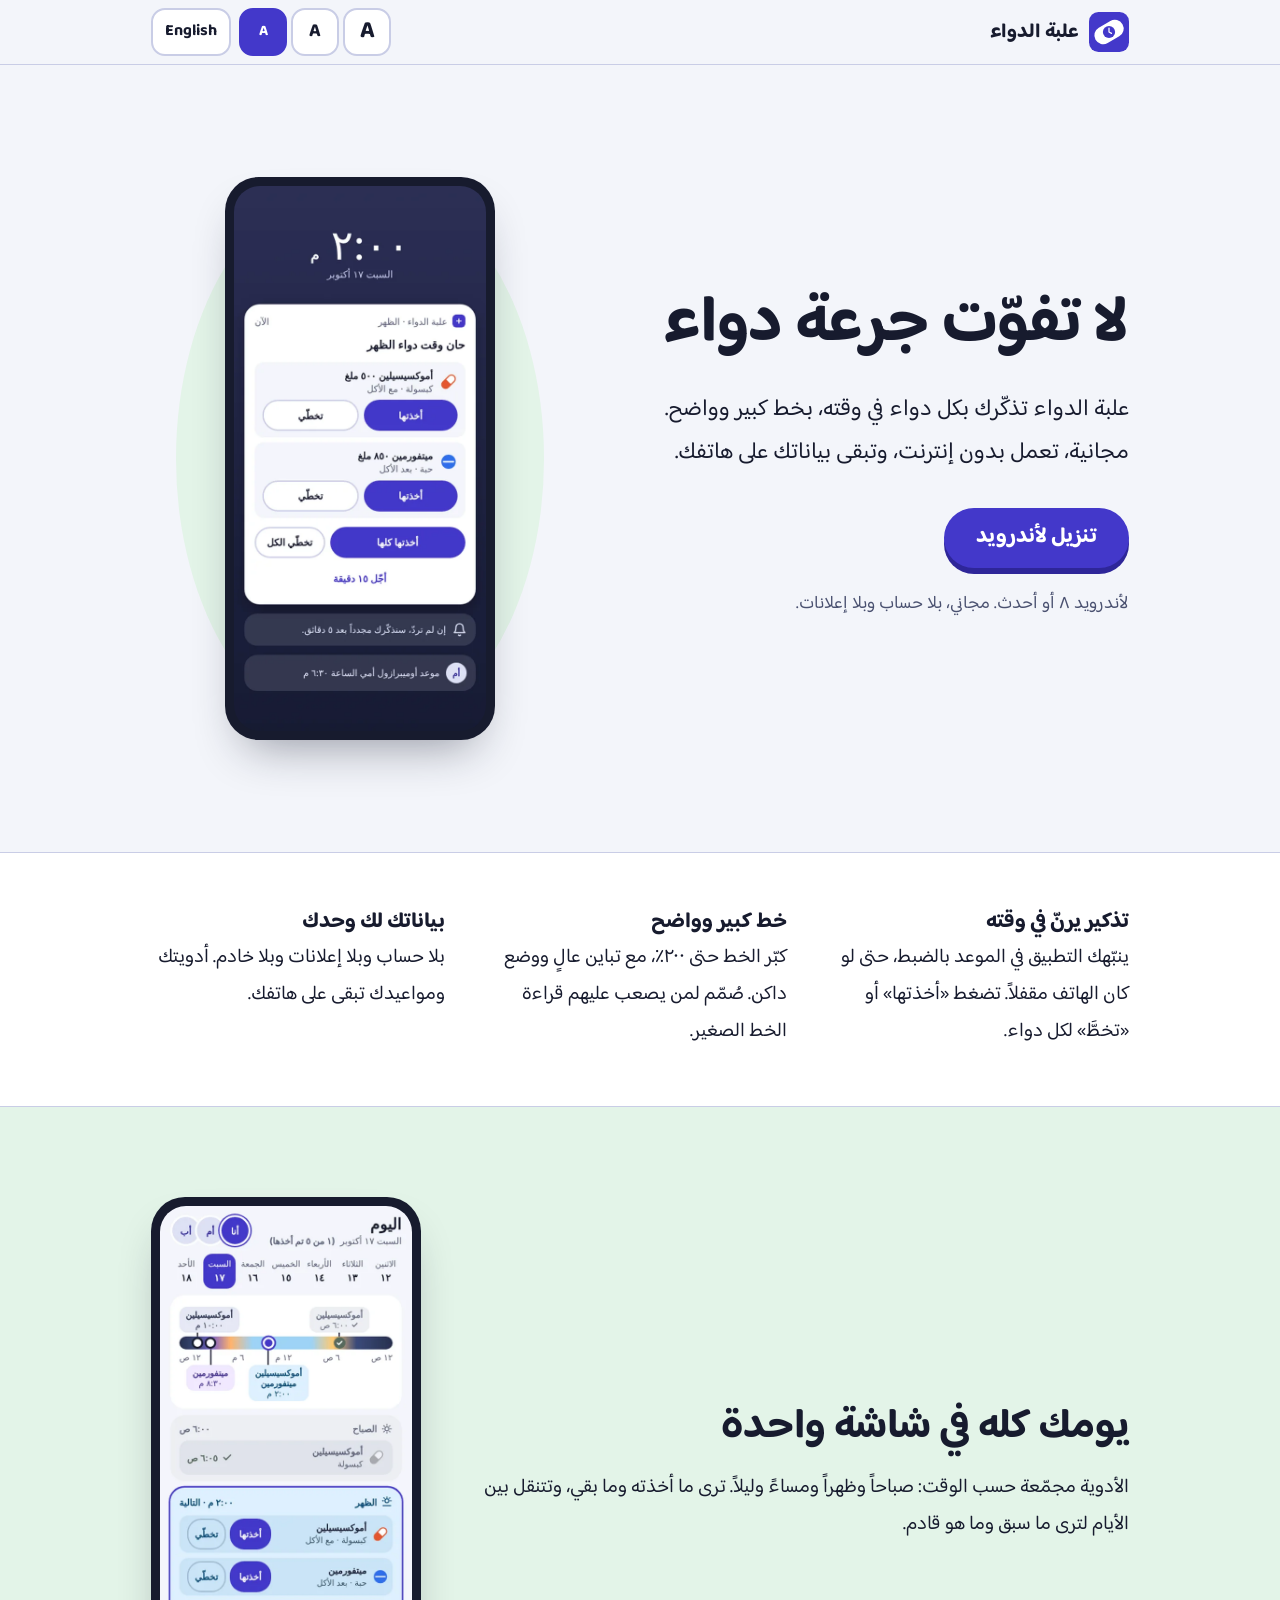
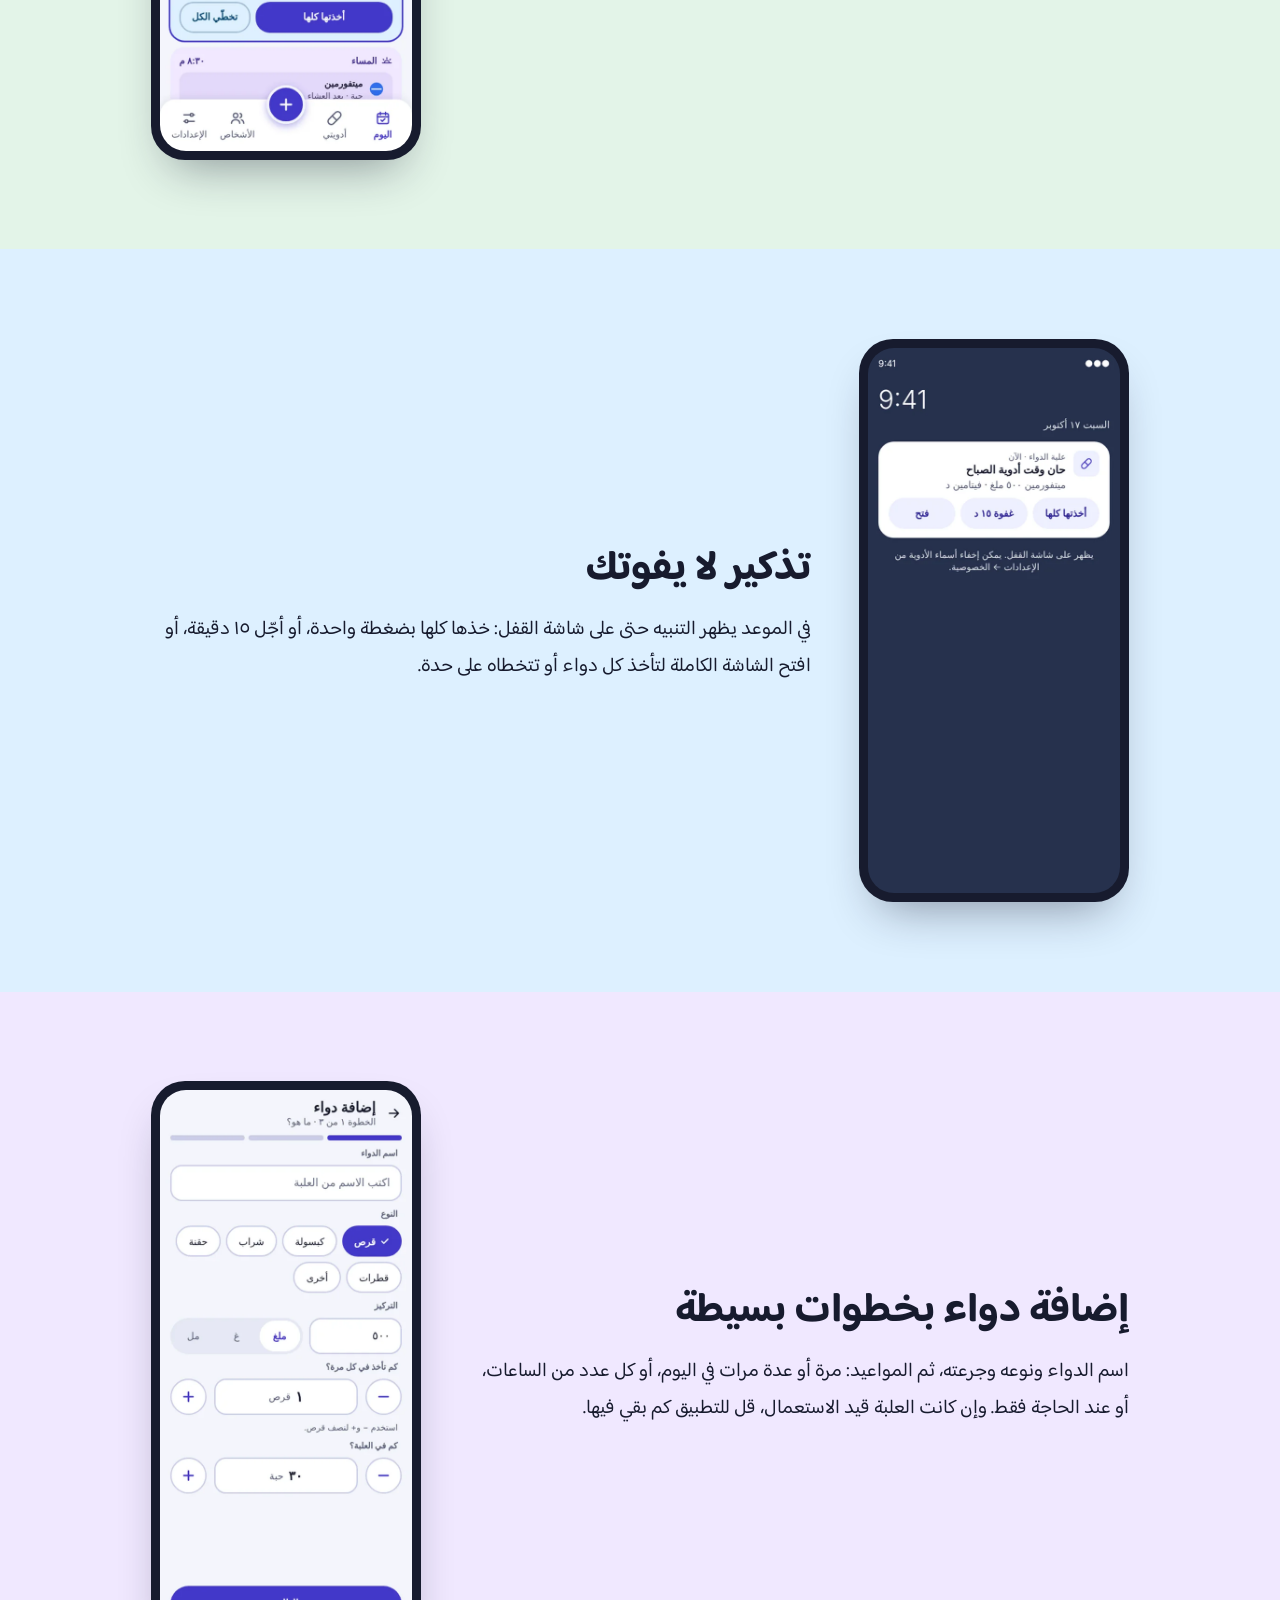
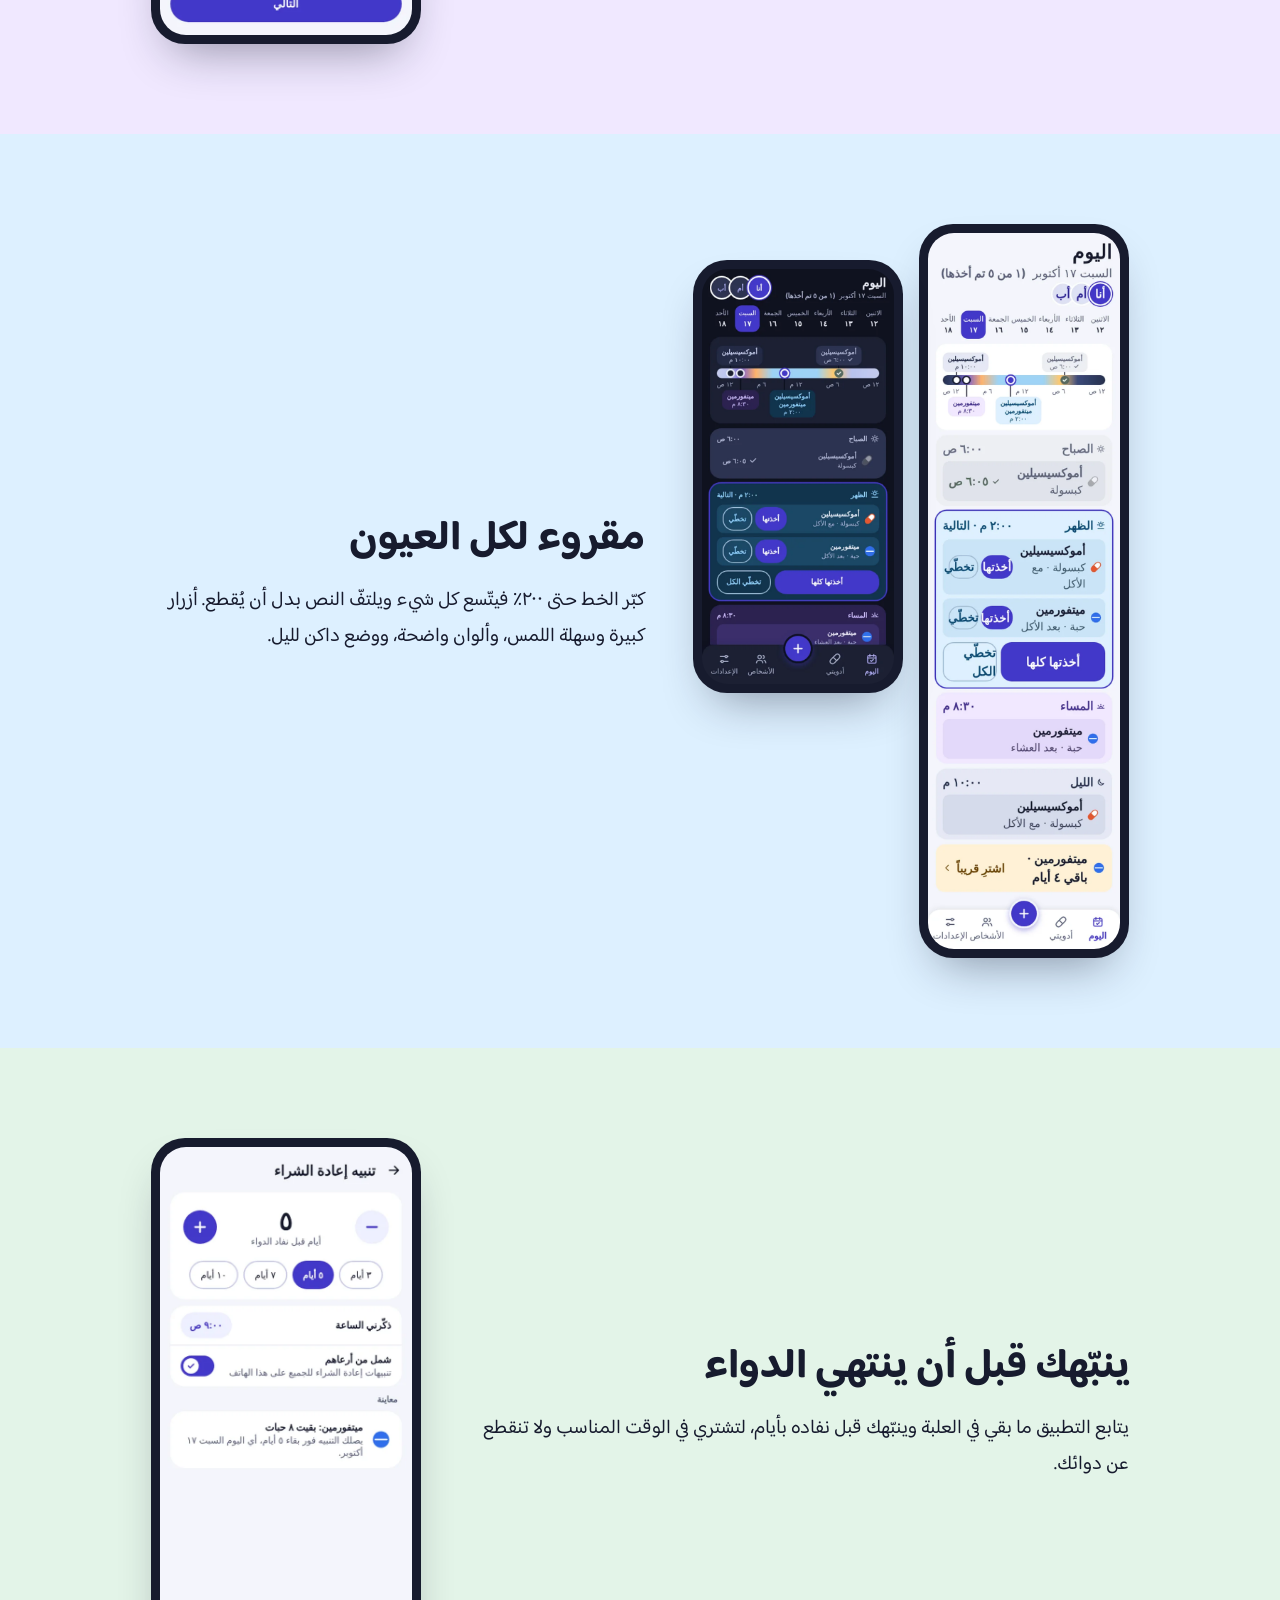
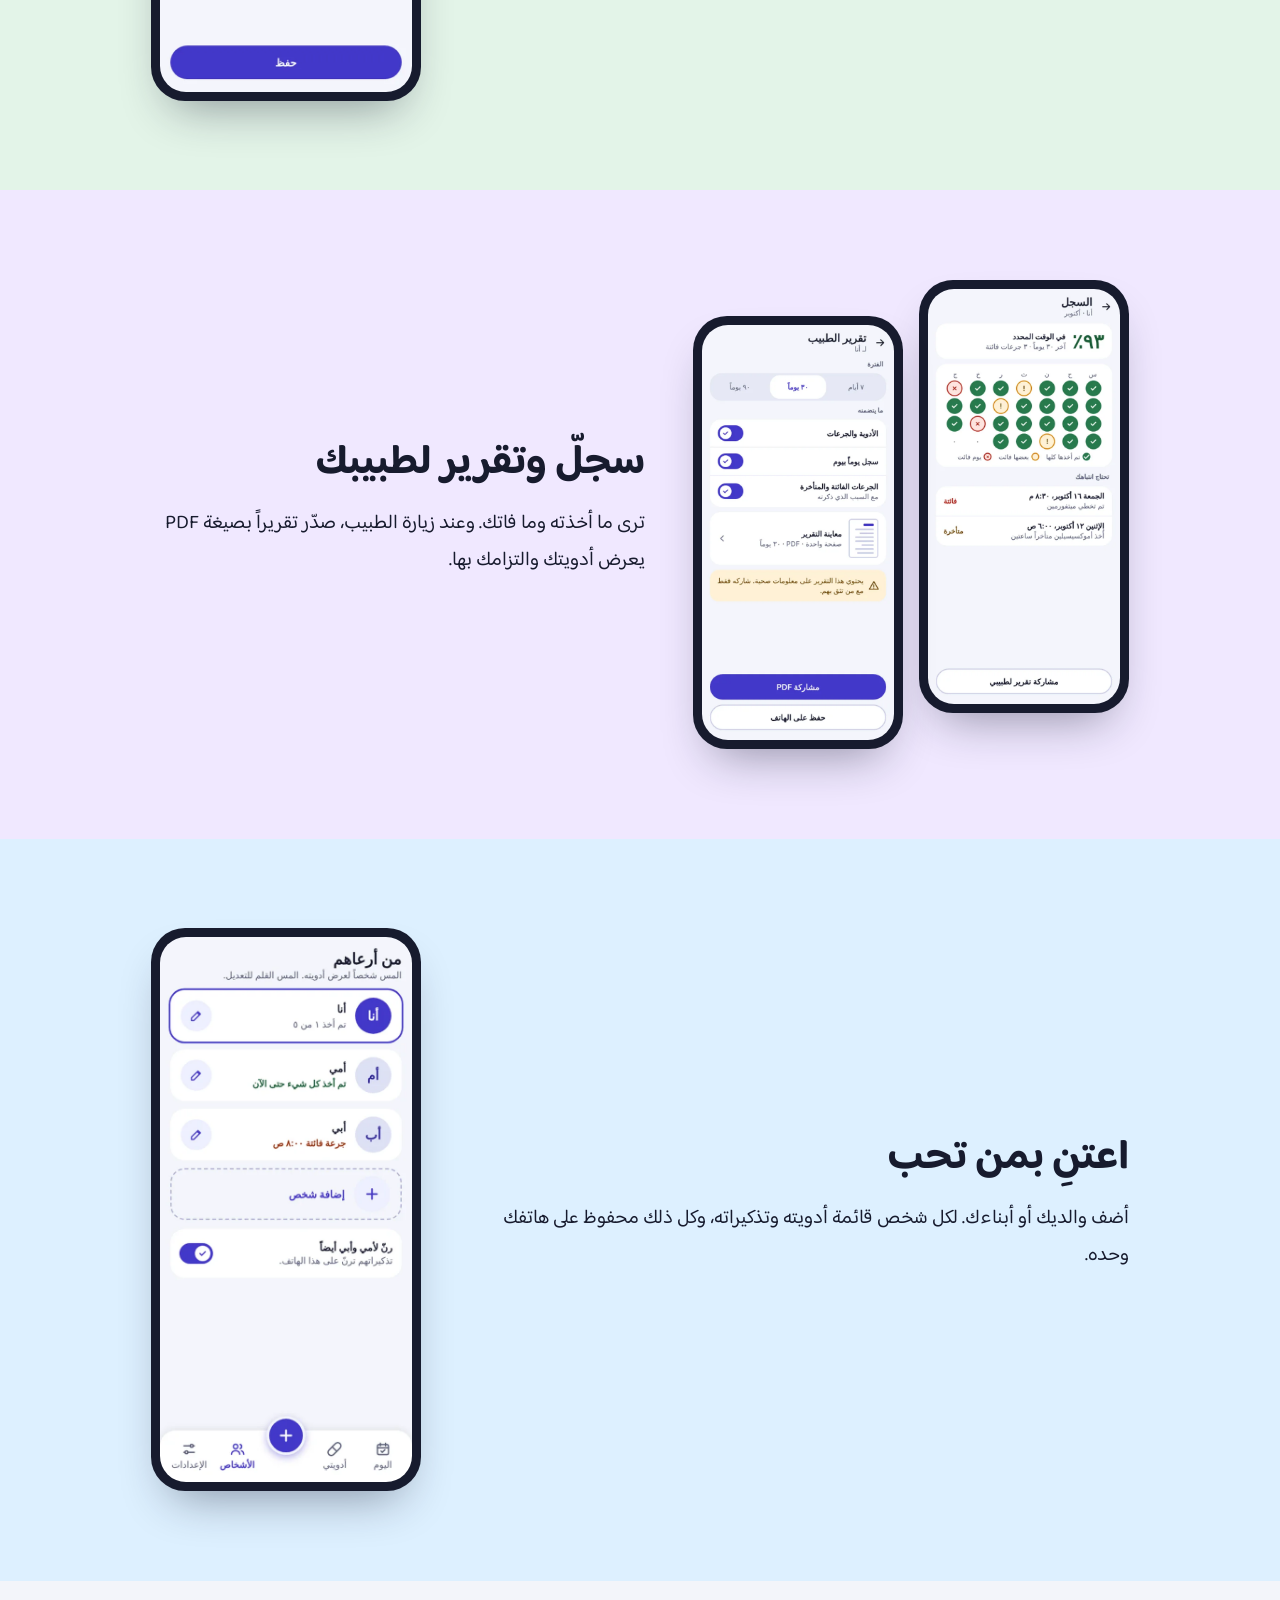
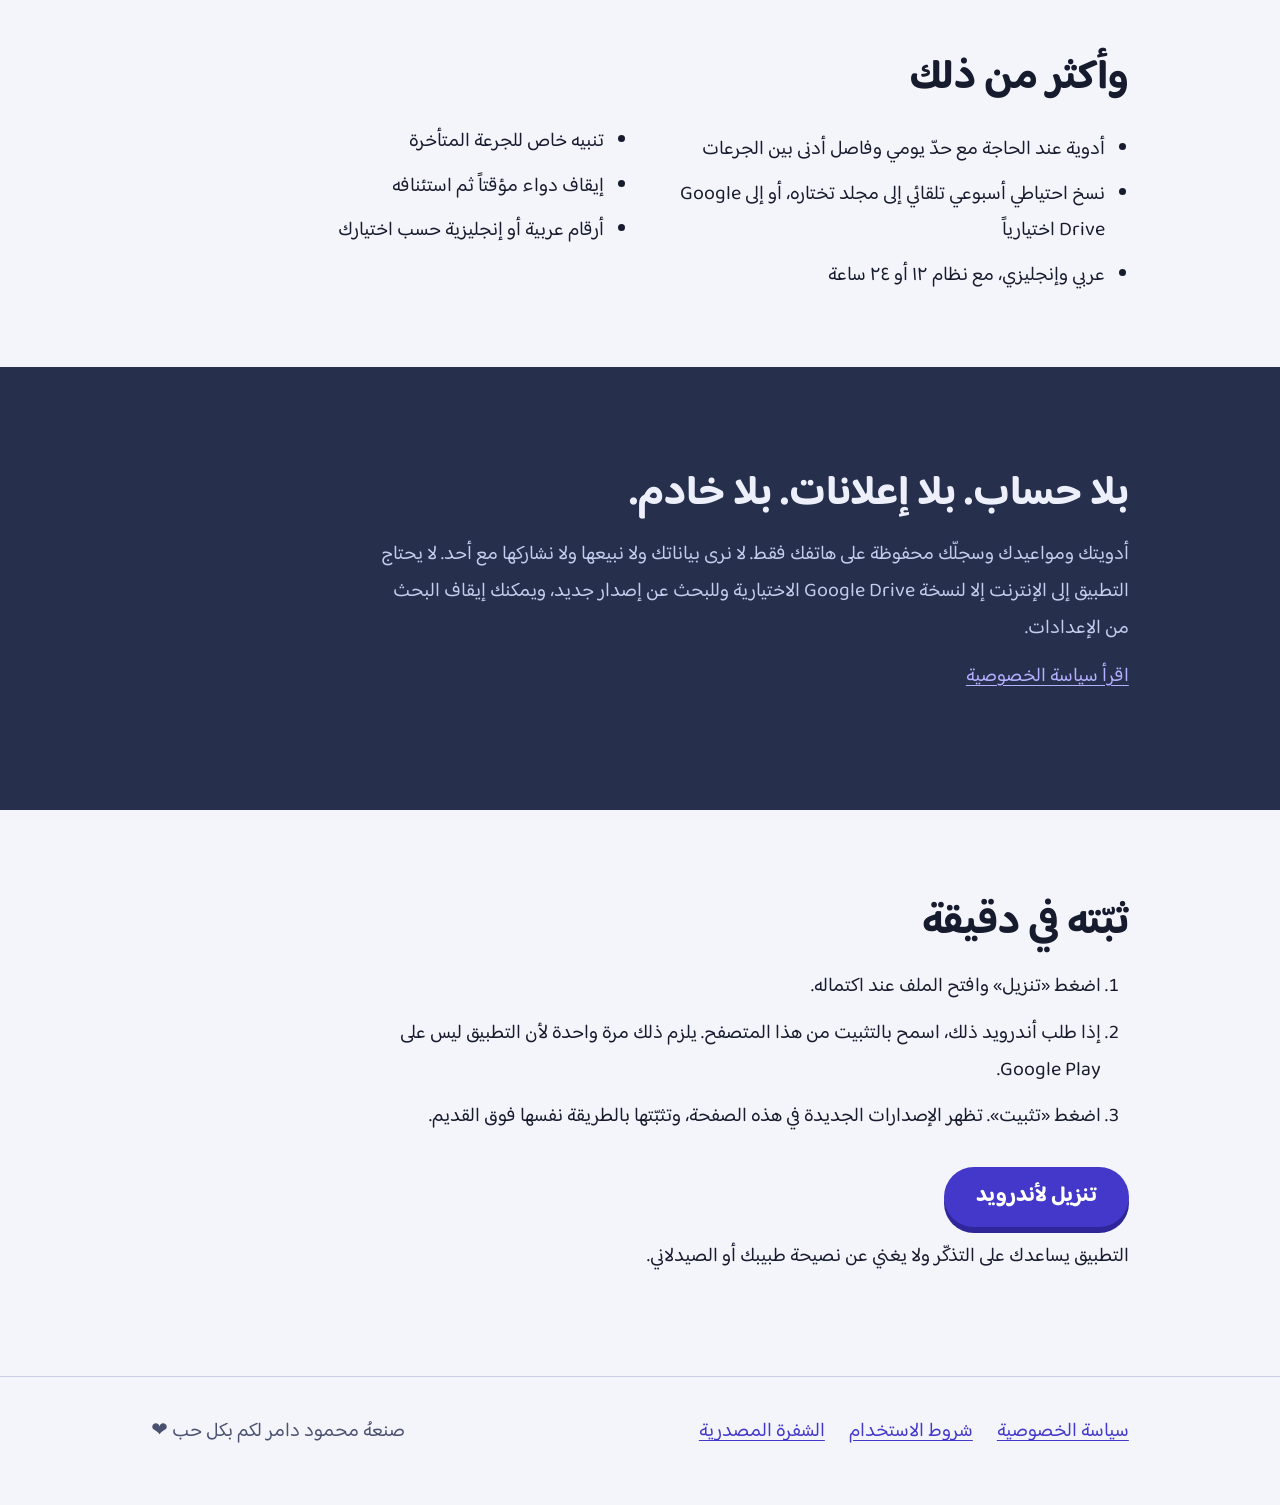
==== commit 3d1f39e4: "Website: remove the all-versions links, keep one download button Co-Authored-By: Claude Sonnet 5.5 <" ====
--- a/site/index.html
+++ b/site/index.html
@@ -78,12 +78,12 @@
 <h2 class="ar" lang="ar">ثبّته في دقيقة</h2><h2 class="en" lang="en">Install it in a minute</h2>
 <div class="ar" lang="ar"><ol><li>اضغط «تنزيل» وافتح الملف عند اكتماله.</li><li>إذا طلب أندرويد ذلك، اسمح بالتثبيت من هذا المتصفح. يلزم ذلك مرة واحدة لأن التطبيق ليس على Google Play.</li><li>اضغط «تثبيت». تظهر الإصدارات الجديدة في هذه الصفحة، وتثبّتها بالطريقة نفسها فوق القديم.</li></ol></div><div class="en" lang="en"><ol><li>Tap Download and open the file when it finishes.</li><li>If Android asks, allow installing from this browser. This is needed once, because Pill Box is not on Google Play.</li><li>Tap Install. New versions appear on this page, and you install them the same way, over the old one.</li></ol></div>
 <div class="row"><a class="btn" href="https://github.com/m-damer/pillbox/releases/latest/download/PillBox.apk" download><span class="ar" lang="ar">تنزيل لأندرويد</span><span class="en" lang="en">Download for Android</span></a>
-<span class="ar" lang="ar"><a class='link' href='https://github.com/m-damer/pillbox/releases/latest'>كل الإصدارات</a></span><span class="en" lang="en"><a class='link' href='https://github.com/m-damer/pillbox/releases/latest'>All versions</a></span></div>
+</div>
 <div class="ar" lang="ar"><p class='note'>التطبيق يساعدك على التذكّر ولا يغني عن نصيحة طبيبك أو الصيدلاني.</p></div><div class="en" lang="en"><p class='note'>This app helps you remember. It does not replace advice from your doctor or pharmacist.</p></div>
 </div></section>
 </main>
 <footer><div class="wrap">
-<nav><span class="ar" lang="ar"><a href='privacy.html'>سياسة الخصوصية</a></span><span class="en" lang="en"><a href='privacy.html'>Privacy policy</a></span><span class="ar" lang="ar"><a href='terms.html'>شروط الاستخدام</a></span><span class="en" lang="en"><a href='terms.html'>Terms of use</a></span><span class="ar" lang="ar"><a href='https://github.com/m-damer/pillbox/releases/latest'>كل الإصدارات</a></span><span class="en" lang="en"><a href='https://github.com/m-damer/pillbox/releases/latest'>All versions</a></span><span class="ar" lang="ar"><a href='https://github.com/m-damer/pillbox'>الشفرة المصدرية</a></span><span class="en" lang="en"><a href='https://github.com/m-damer/pillbox'>Source code</a></span></nav>
+<nav><span class="ar" lang="ar"><a href='privacy.html'>سياسة الخصوصية</a></span><span class="en" lang="en"><a href='privacy.html'>Privacy policy</a></span><span class="ar" lang="ar"><a href='terms.html'>شروط الاستخدام</a></span><span class="en" lang="en"><a href='terms.html'>Terms of use</a></span><span class="ar" lang="ar"><a href='https://github.com/m-damer/pillbox'>الشفرة المصدرية</a></span><span class="en" lang="en"><a href='https://github.com/m-damer/pillbox'>Source code</a></span></nav>
 <div><span class="ar" lang="ar">صنعهُ محمود دامر لكم بكل حب ❤️</span><span class="en" lang="en">Made with ♥ by Mahmoud Damer</span></div>
 </div></footer>
 <script src="site.js"></script>
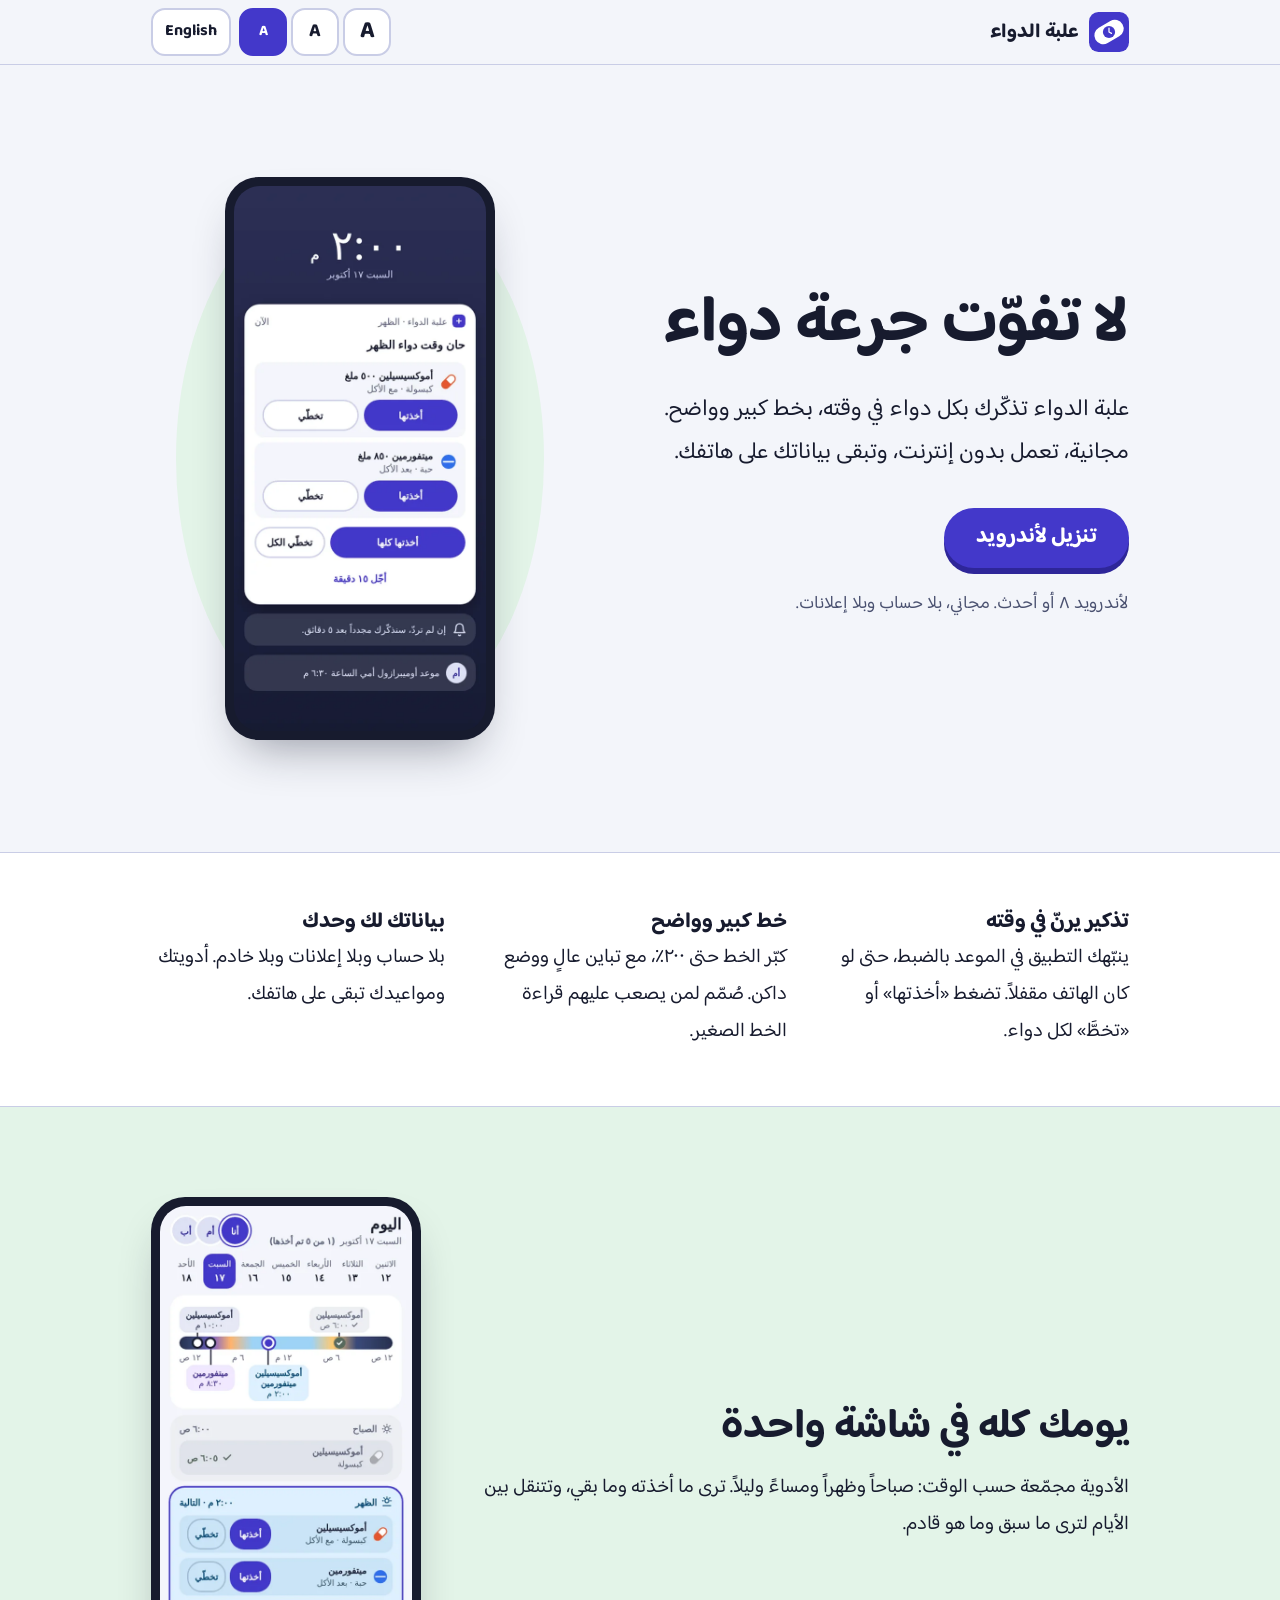
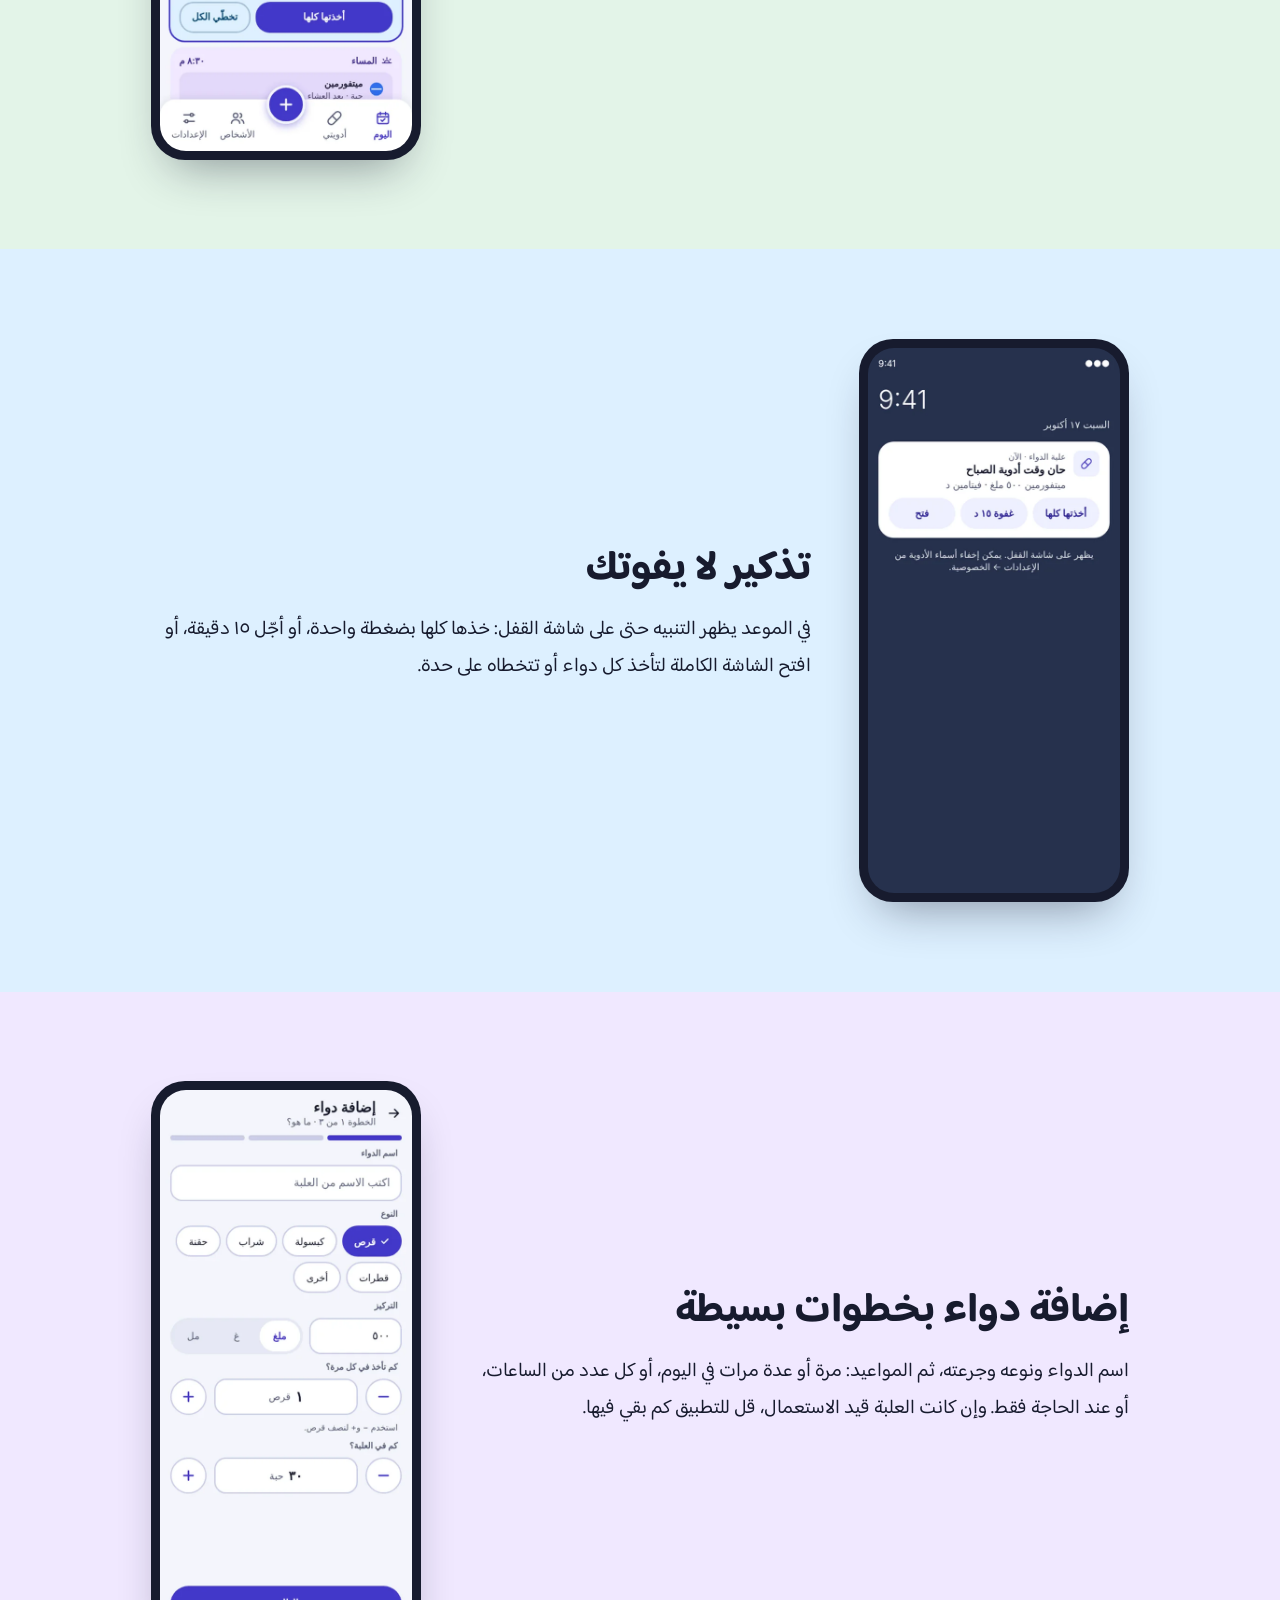
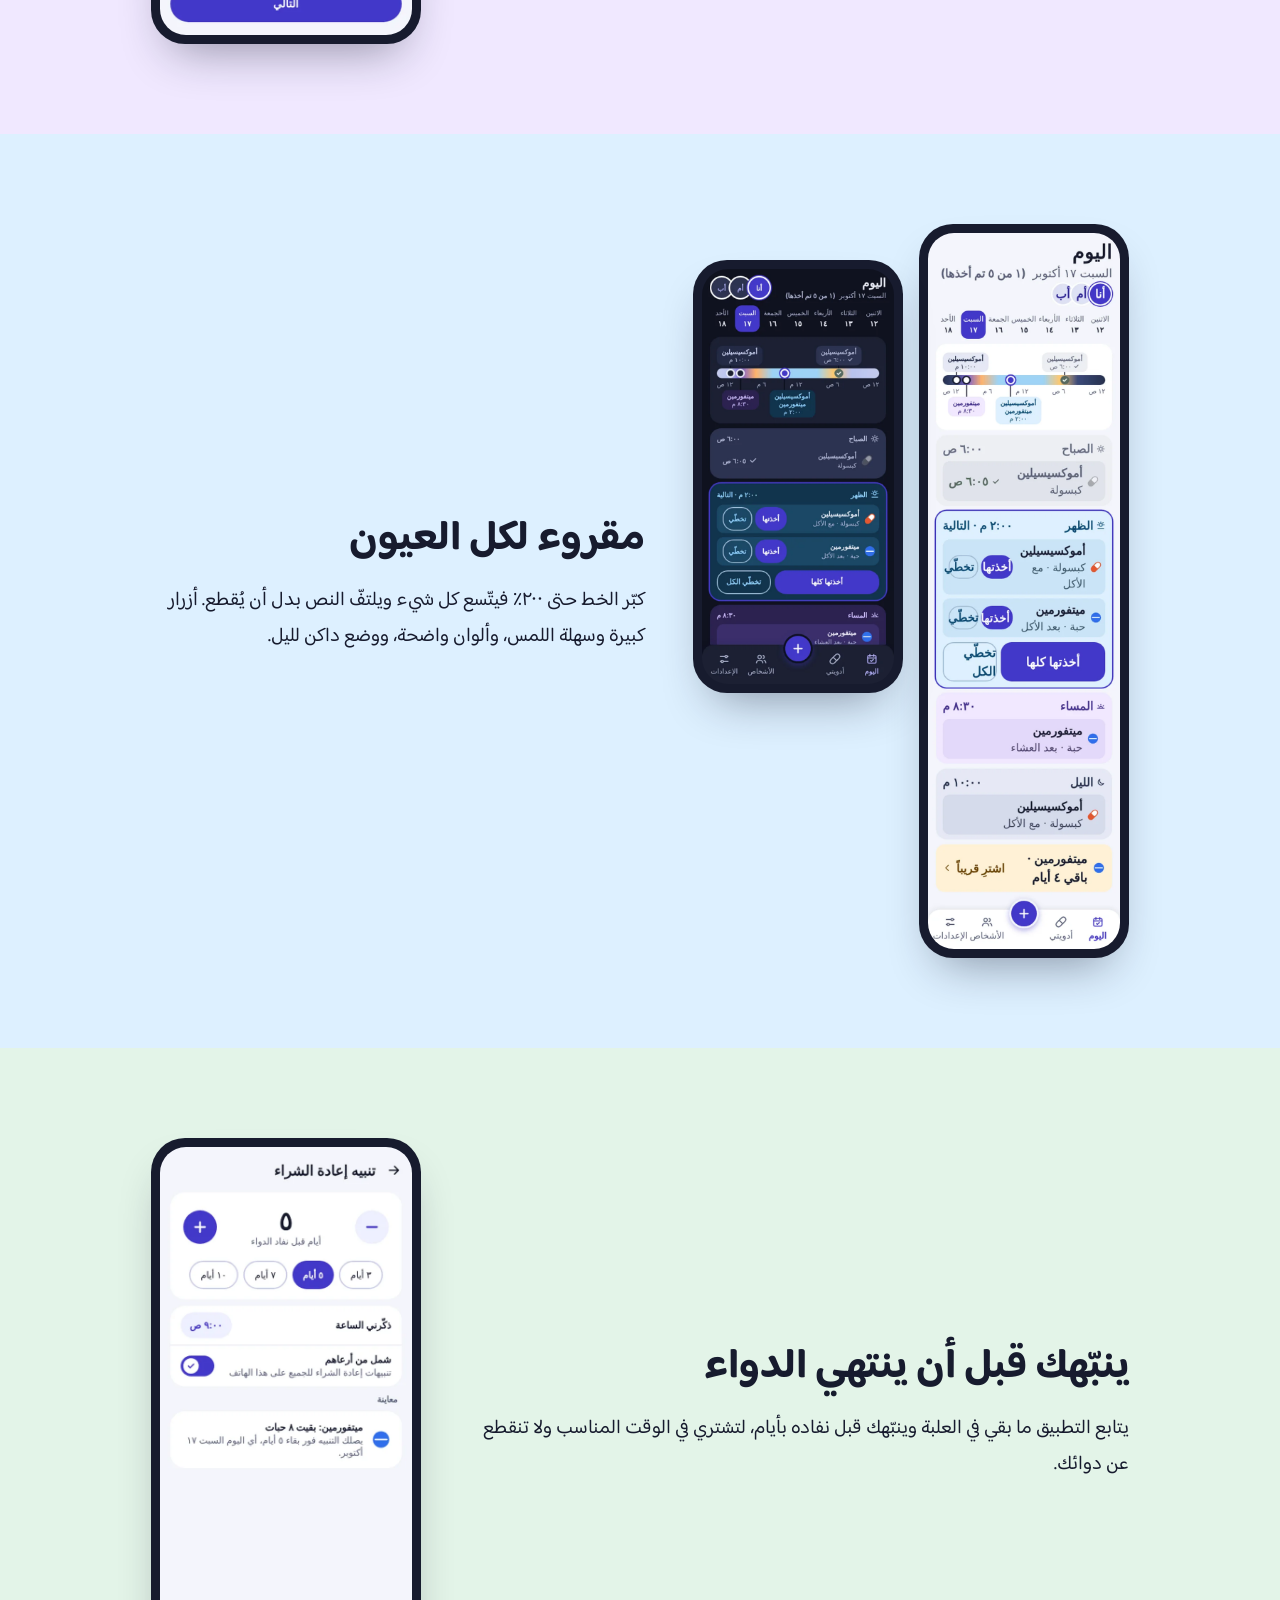
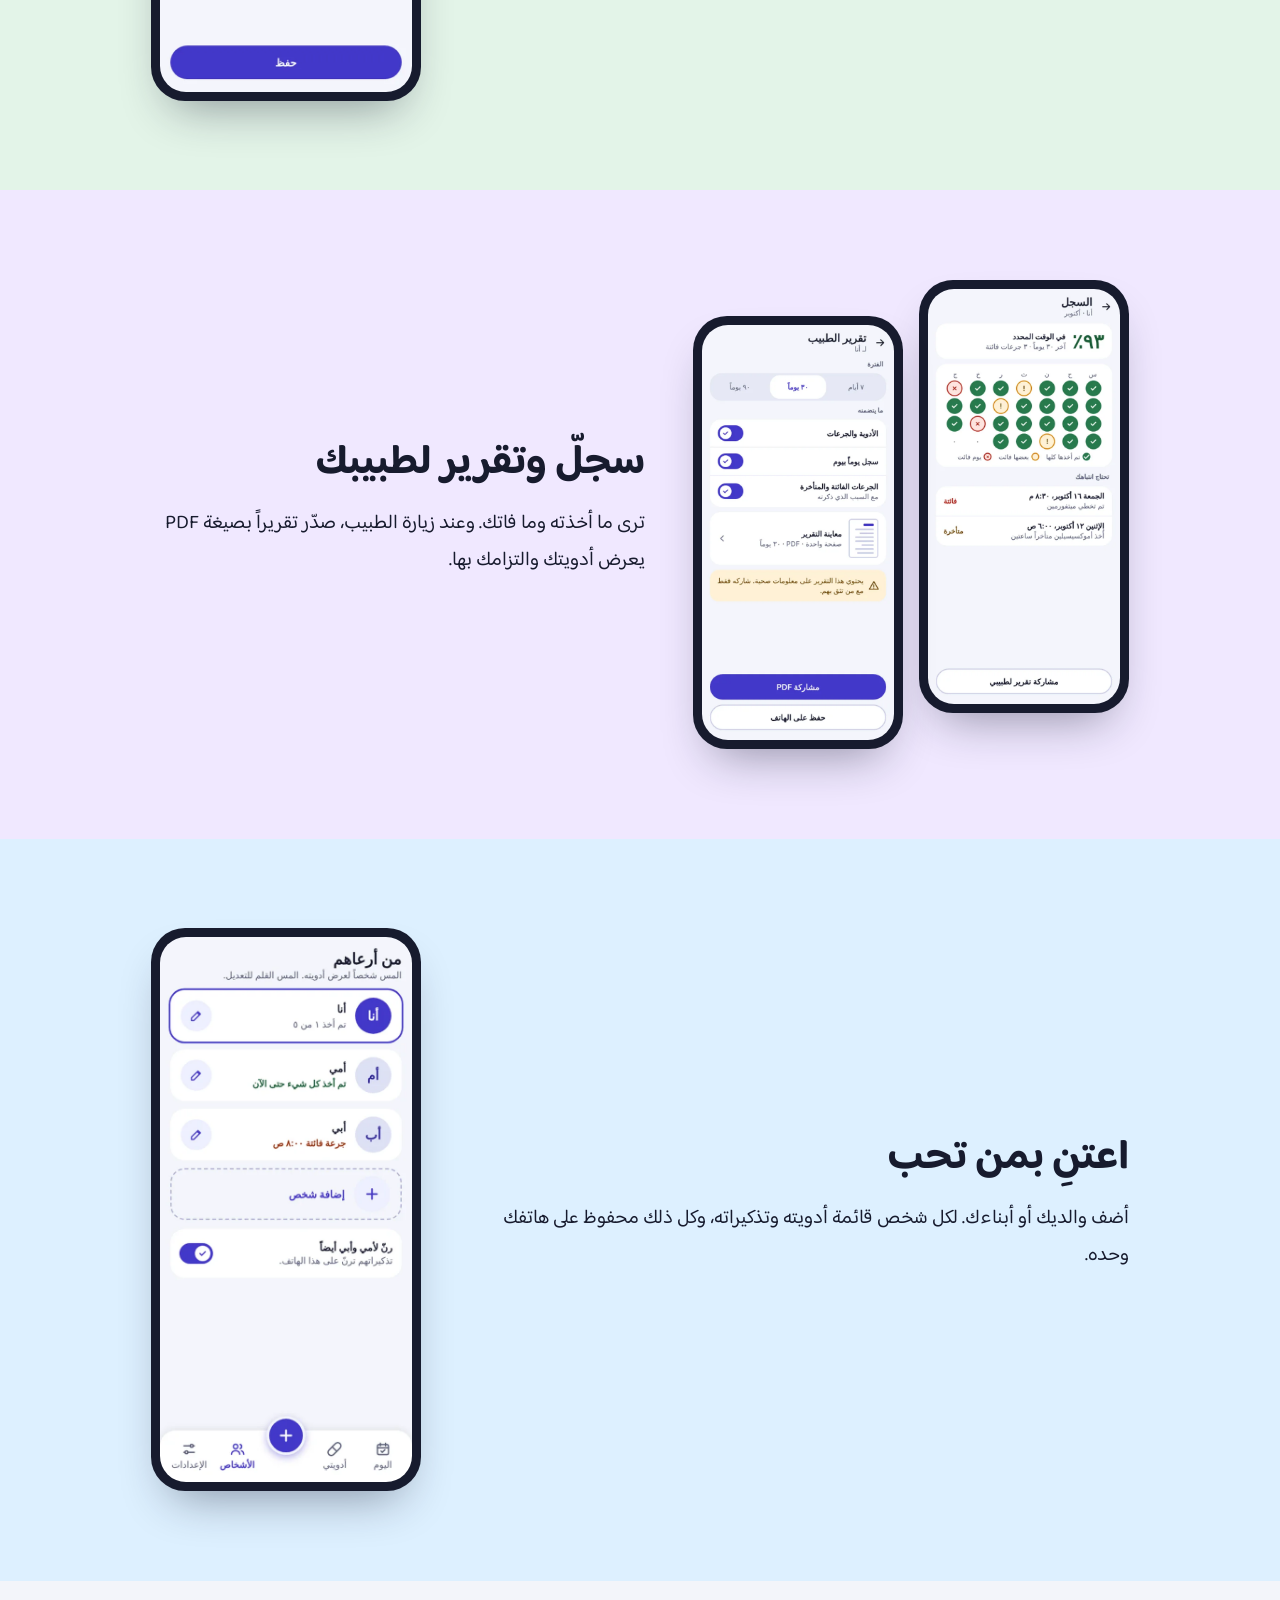
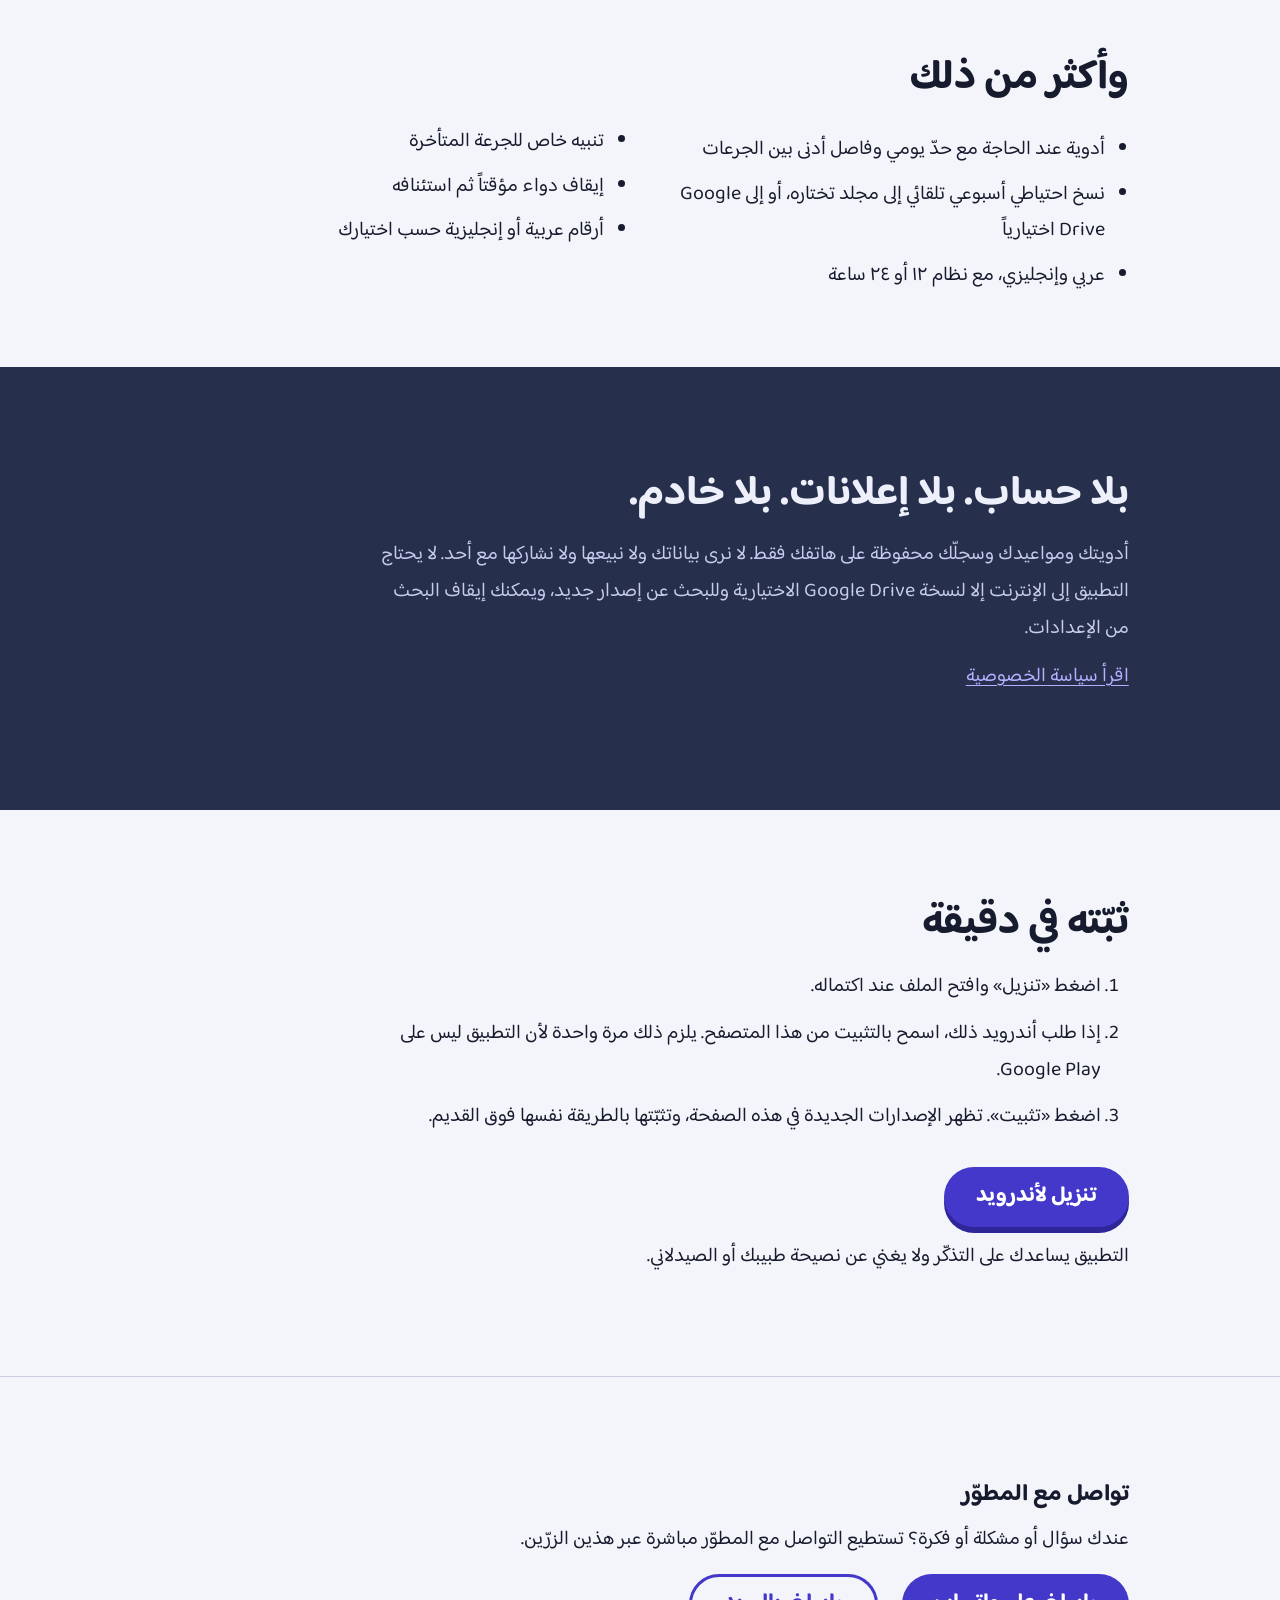
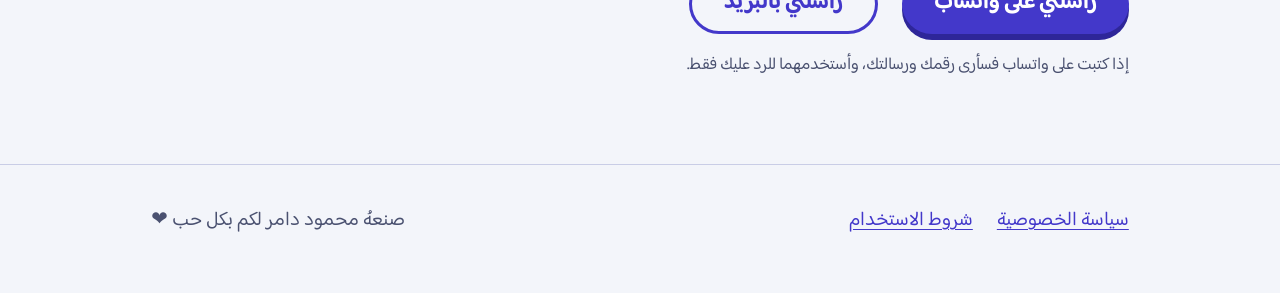
==== commit 07bbf9f8: "M38: site contact buttons (WhatsApp, email); remove source code link Co-Authored-By: Claude Sonnet 5" ====
--- a/site/index.html
+++ b/site/index.html
@@ -81,9 +81,10 @@
 </div>
 <div class="ar" lang="ar"><p class='note'>التطبيق يساعدك على التذكّر ولا يغني عن نصيحة طبيبك أو الصيدلاني.</p></div><div class="en" lang="en"><p class='note'>This app helps you remember. It does not replace advice from your doctor or pharmacist.</p></div>
 </div></section>
+<section class="reach"><div class="wrap"><div class="ar" lang="ar"><div class="contact"><h2>تواصل مع المطوّر</h2><p>عندك سؤال أو مشكلة أو فكرة؟ تستطيع التواصل مع المطوّر مباشرة عبر هذين الزرّين.</p><div class="row"><a class="btn" href="https://wa.me/963941874763?text=%D9%85%D8%B1%D8%AD%D8%A8%D8%A7%D9%8B%D8%8C%20%D9%84%D8%AF%D9%8A%20%D8%B3%D8%A4%D8%A7%D9%84%20%D8%B9%D9%86%20%D8%B9%D9%84%D8%A8%D8%A9%20%D8%A7%D9%84%D8%AF%D9%88%D8%A7%D8%A1" target="_blank" rel="noopener">راسلني على واتساب</a><a class="btn alt" href="mailto:damermahmoud@gmail.com?subject=%D8%B9%D9%84%D8%A8%D8%A9%20%D8%A7%D9%84%D8%AF%D9%88%D8%A7%D8%A1">راسلني بالبريد</a></div><p class="note">إذا كتبت على واتساب فسأرى رقمك ورسالتك، وأستخدمهما للرد عليك فقط.</p></div></div><div class="en" lang="en"><div class="contact"><h2>Contact the developer</h2><p>Have a question, a problem or an idea? You can reach the developer directly with these two buttons.</p><div class="row"><a class="btn" href="https://wa.me/963941874763?text=Hello%2C%20I%20have%20a%20question%20about%20Pill%20Box" target="_blank" rel="noopener">Message me on WhatsApp</a><a class="btn alt" href="mailto:damermahmoud@gmail.com?subject=Pill%20Box">Email me</a></div><p class="note">If you write on WhatsApp, I see your number and your message, and I use them only to reply to you.</p></div></div></div></section>
 </main>
 <footer><div class="wrap">
-<nav><span class="ar" lang="ar"><a href='privacy.html'>سياسة الخصوصية</a></span><span class="en" lang="en"><a href='privacy.html'>Privacy policy</a></span><span class="ar" lang="ar"><a href='terms.html'>شروط الاستخدام</a></span><span class="en" lang="en"><a href='terms.html'>Terms of use</a></span><span class="ar" lang="ar"><a href='https://github.com/m-damer/pillbox'>الشفرة المصدرية</a></span><span class="en" lang="en"><a href='https://github.com/m-damer/pillbox'>Source code</a></span></nav>
+<nav><span class="ar" lang="ar"><a href='privacy.html'>سياسة الخصوصية</a></span><span class="en" lang="en"><a href='privacy.html'>Privacy policy</a></span><span class="ar" lang="ar"><a href='terms.html'>شروط الاستخدام</a></span><span class="en" lang="en"><a href='terms.html'>Terms of use</a></span></nav>
 <div><span class="ar" lang="ar">صنعهُ محمود دامر لكم بكل حب ❤️</span><span class="en" lang="en">Made with ♥ by Mahmoud Damer</span></div>
 </div></footer>
 <script src="site.js"></script>
--- a/site/style.css
+++ b/site/style.css
@@ -35,6 +35,8 @@
 
 /* buttons */
 .btn{display:inline-flex;align-items:center;justify-content:center;min-height:60px;padding:0 32px;border-radius:999px;background:var(--primary);color:var(--on-primary);font-weight:700;font-size:1.2rem;text-decoration:none;box-shadow:0 6px 0 #2E2699;transition:transform .12s,box-shadow .12s}
+.btn.alt{background:transparent;color:var(--primary);border:3px solid var(--primary);box-shadow:none}
+.btn.alt:hover,.btn.alt:active{box-shadow:none}
 .btn:hover{transform:translateY(2px);box-shadow:0 4px 0 #2E2699}
 .btn:active{transform:translateY(6px);box-shadow:0 0 0 #2E2699}
 .link{font-weight:700}
@@ -108,3 +110,9 @@
   .more ul{columns:1}
 }
 @media (prefers-reduced-motion:reduce){html{scroll-behavior:auto}.btn{transition:none}}
+
+.contact{margin-top:32px;max-width:46rem}
+.contact h2{font-size:1.3rem;margin:0 0 .3em}
+.contact .row{display:flex;flex-wrap:wrap;gap:20px 24px;margin:16px 0}
+.contact .note{color:var(--muted);font-size:.95rem;max-width:36em}
+.reach{padding-block:clamp(36px,6vw,72px);border-top:1px solid var(--line)}
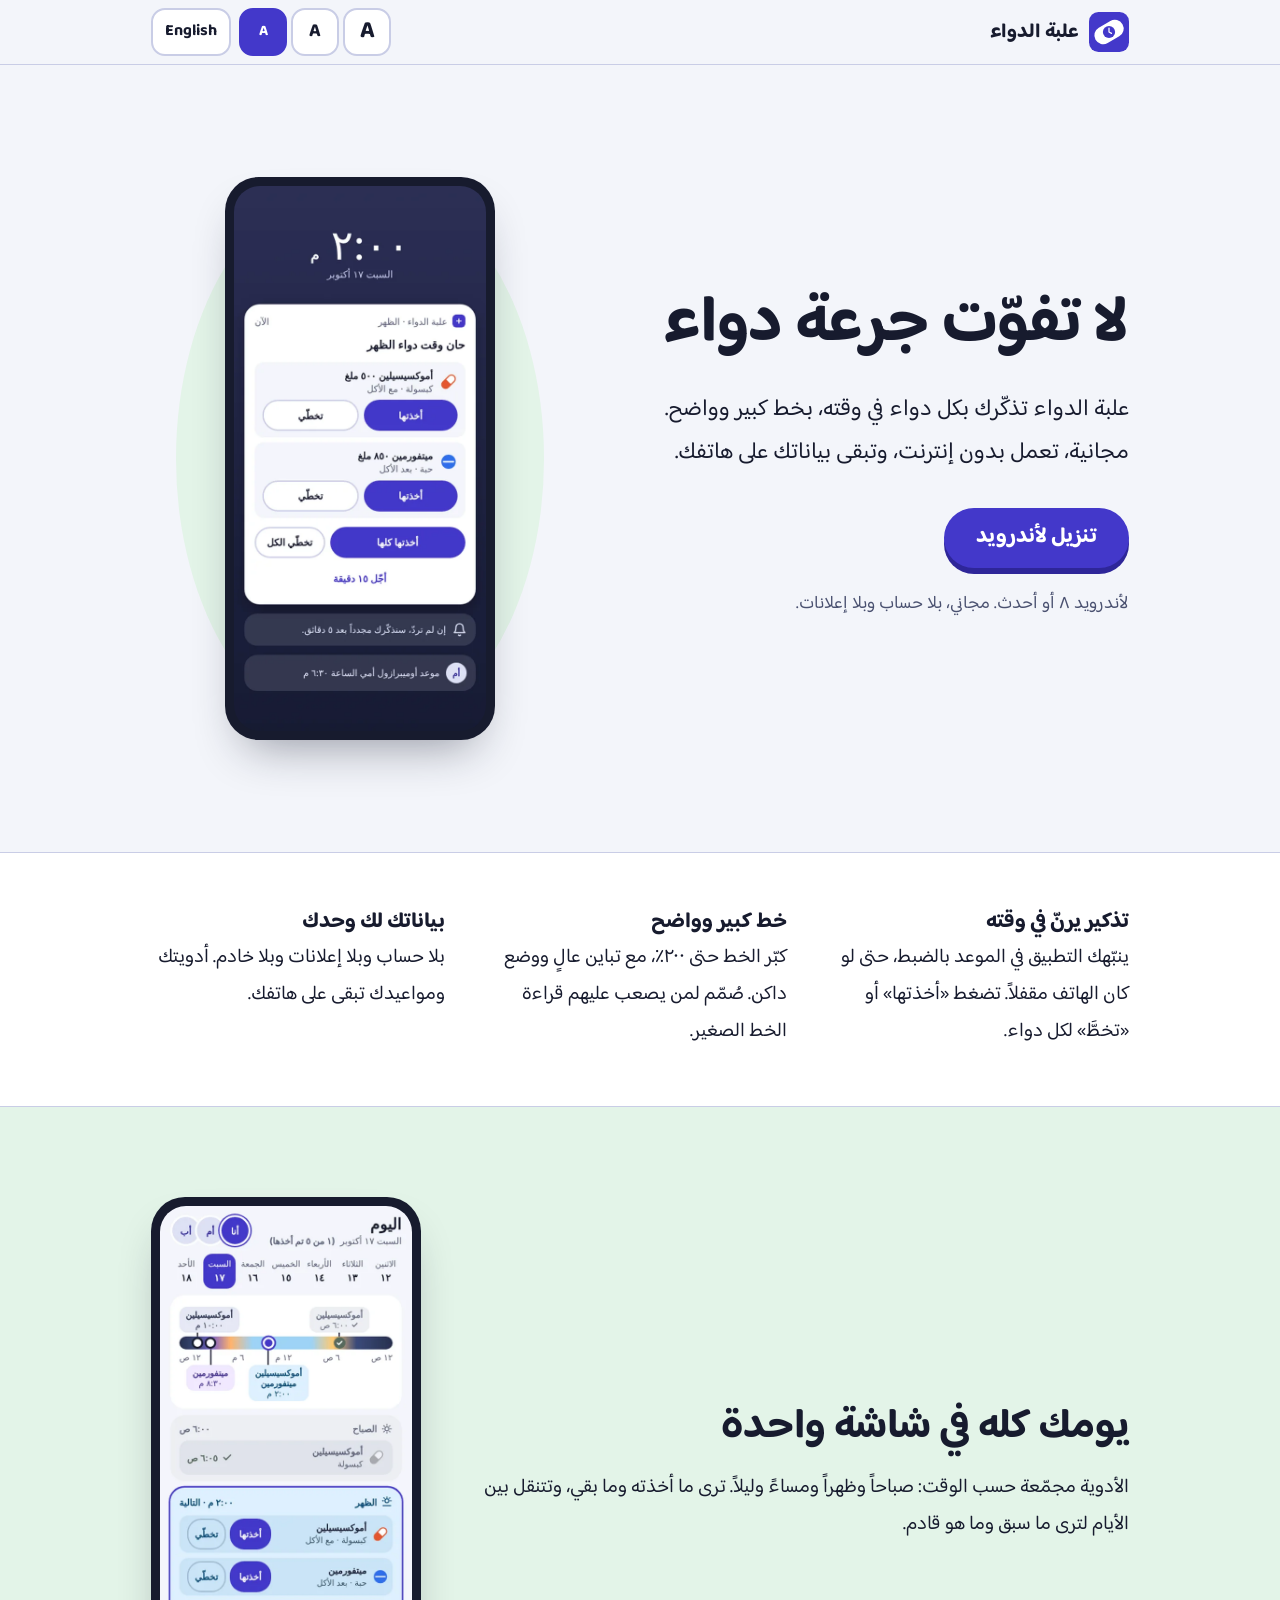
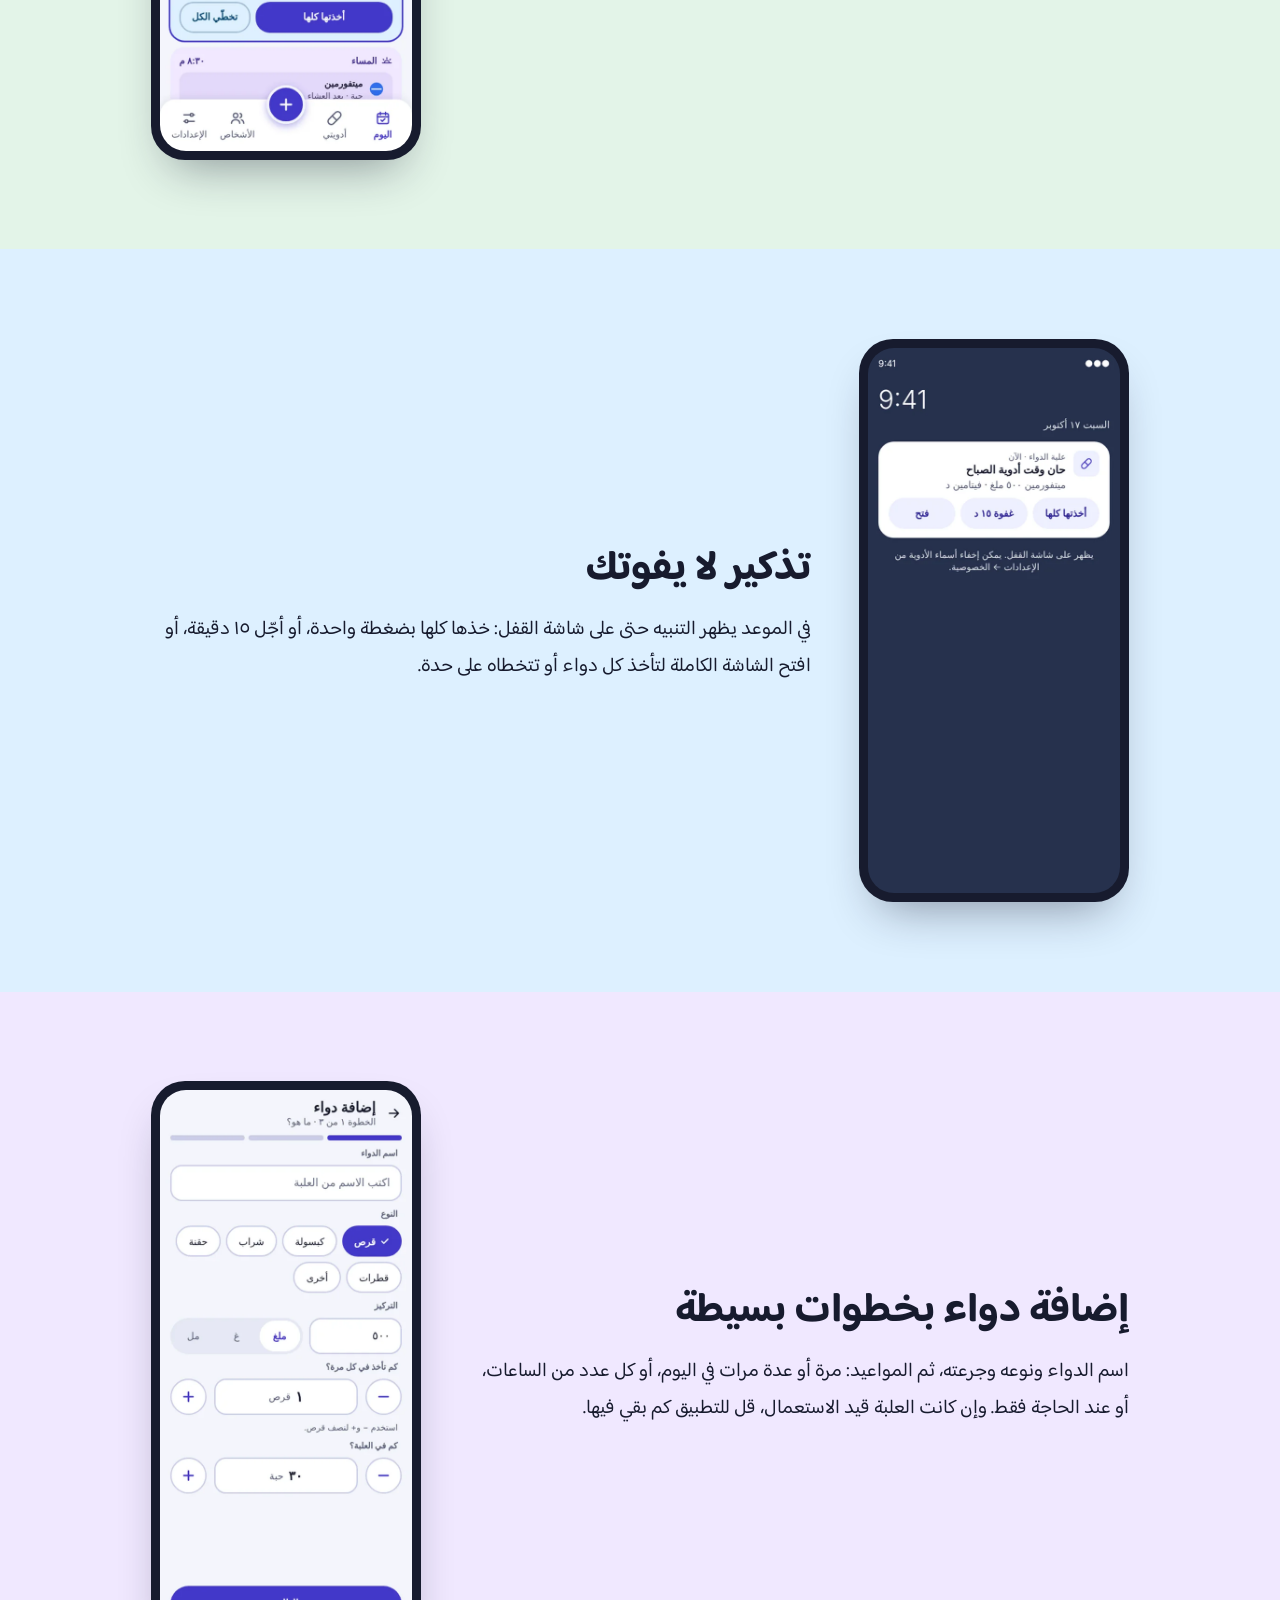
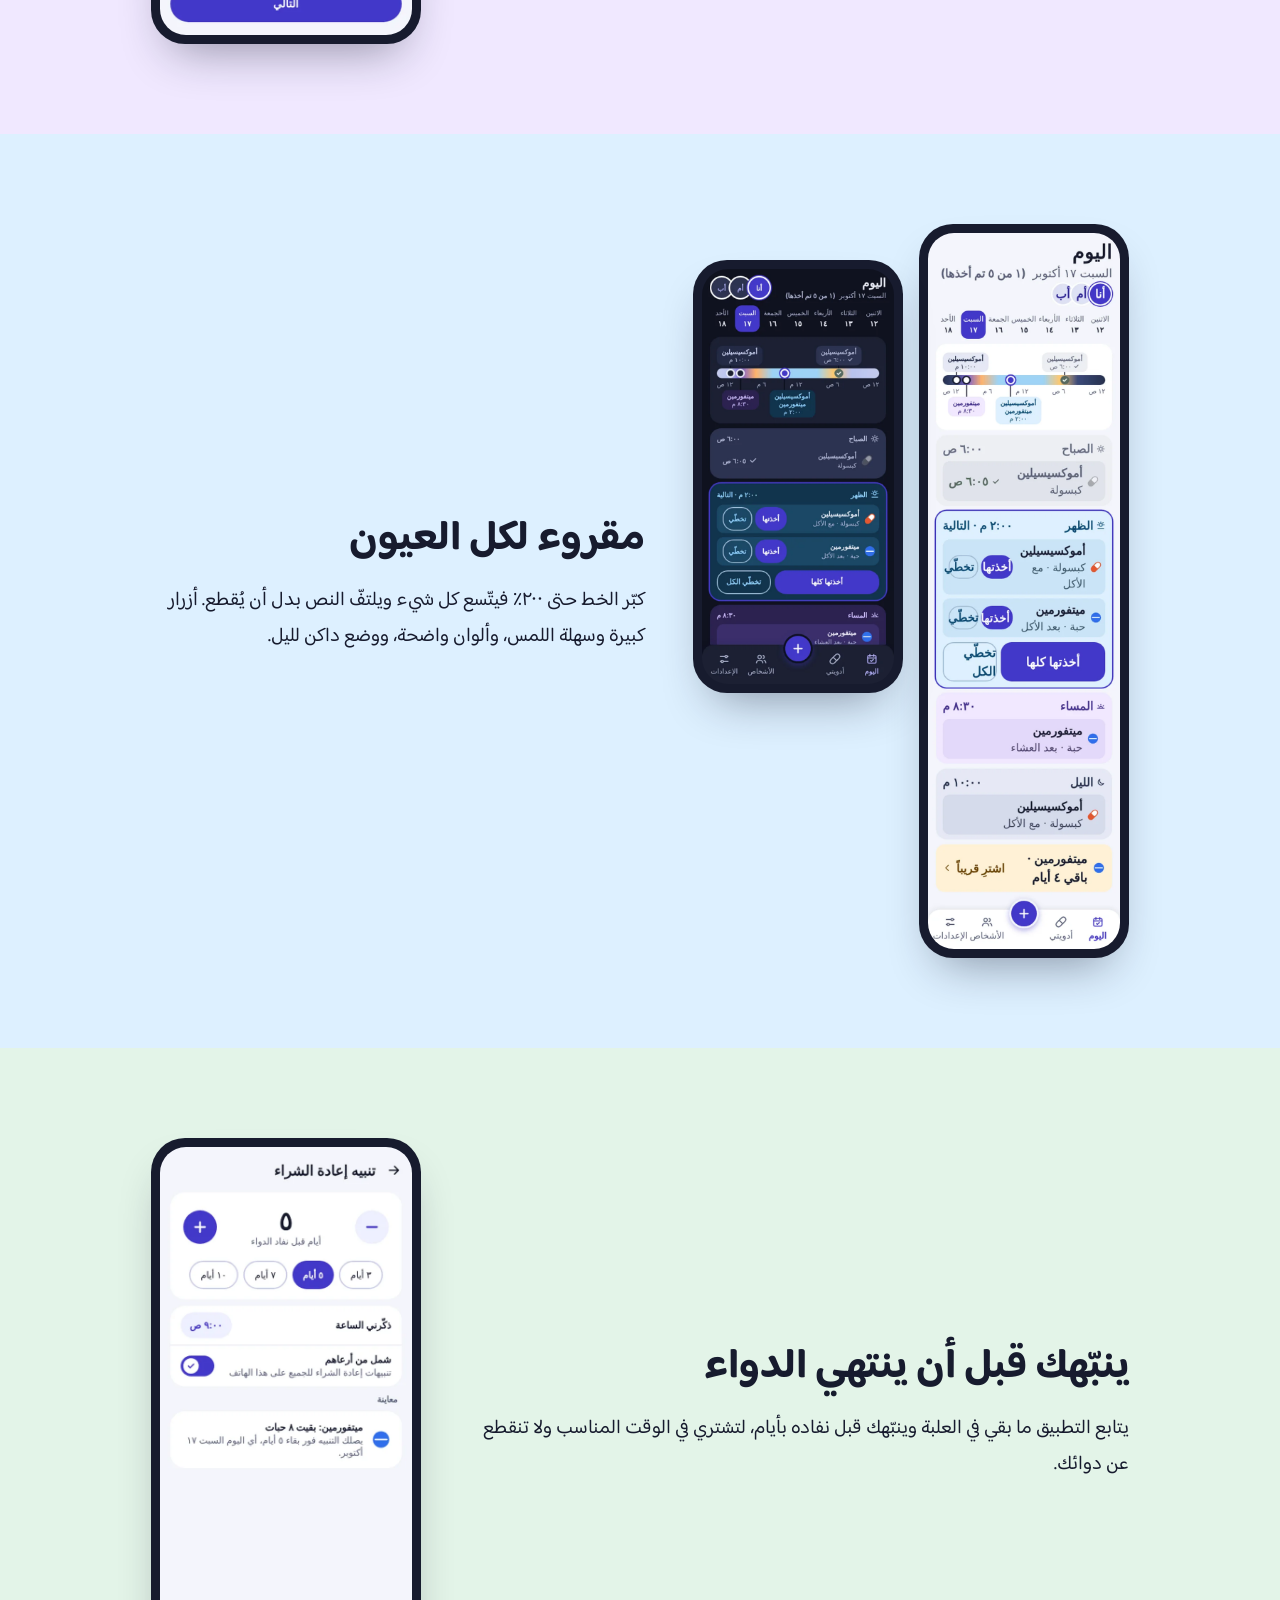
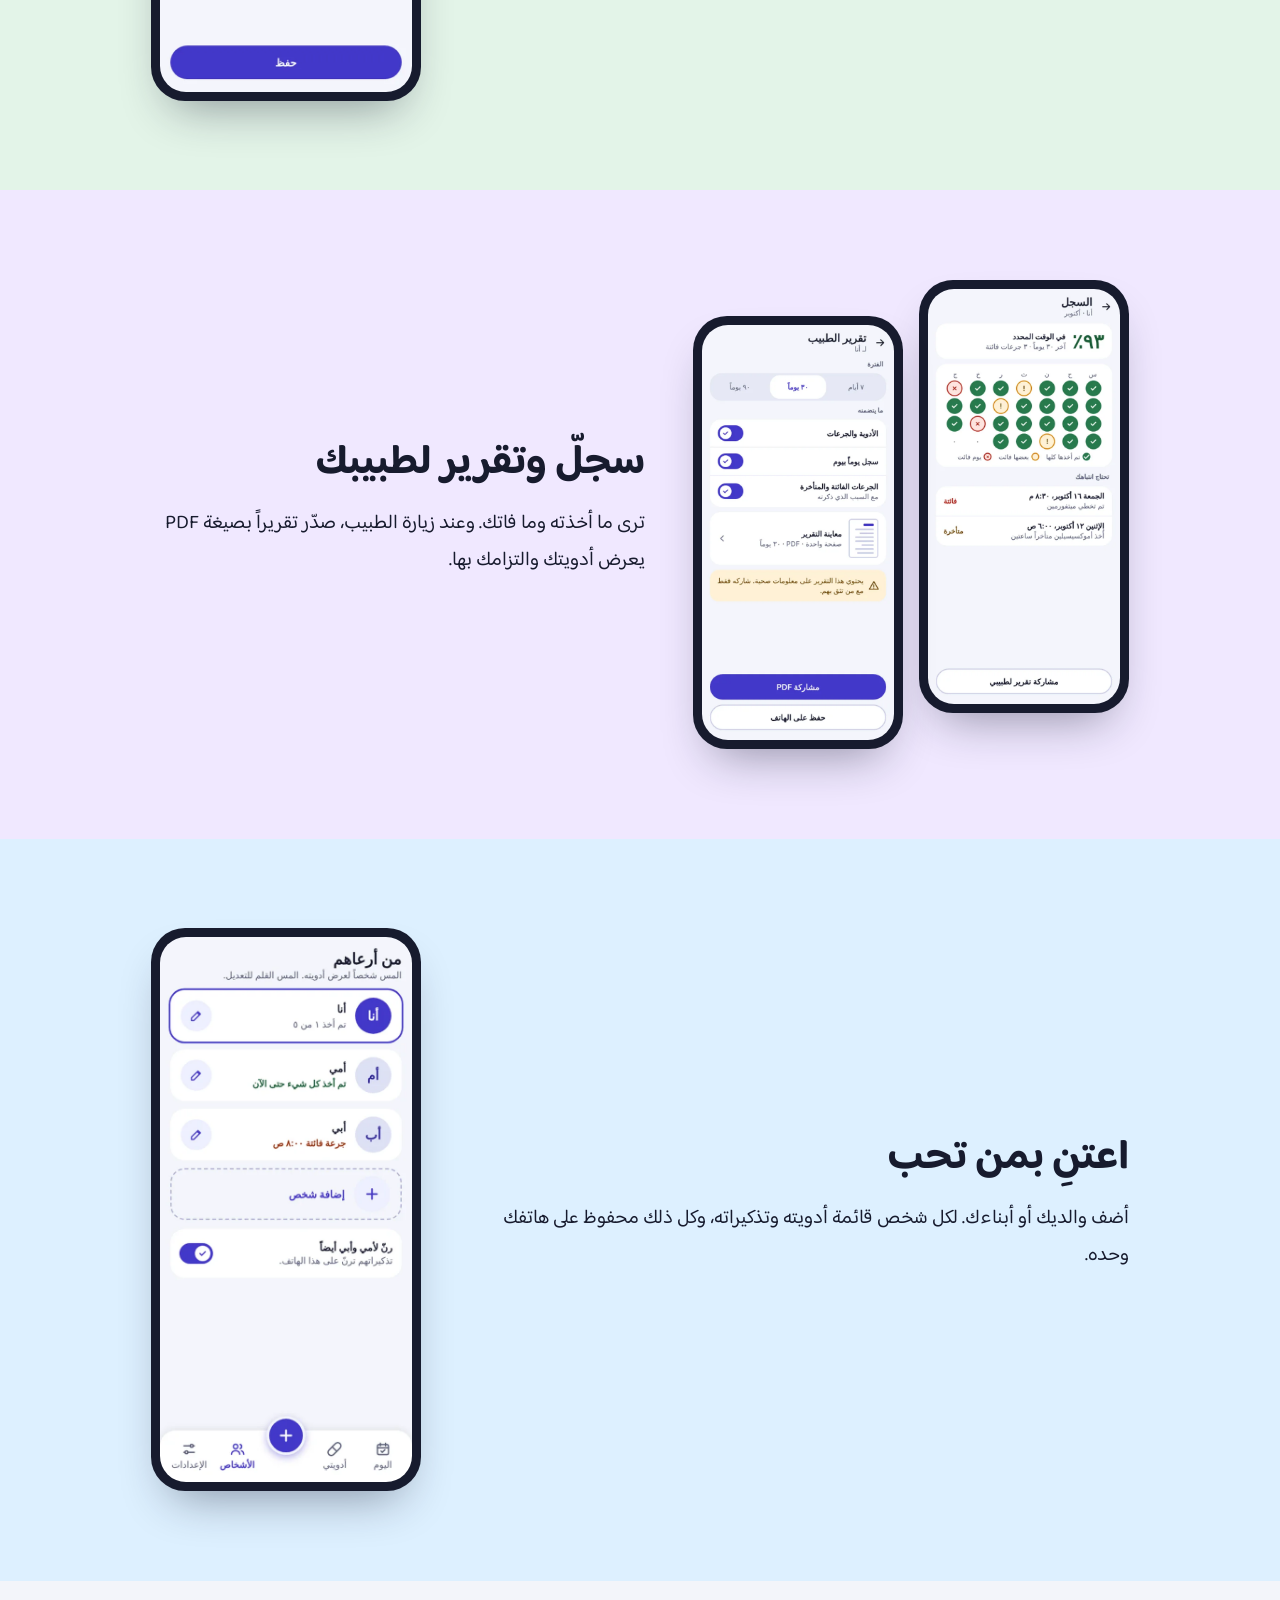
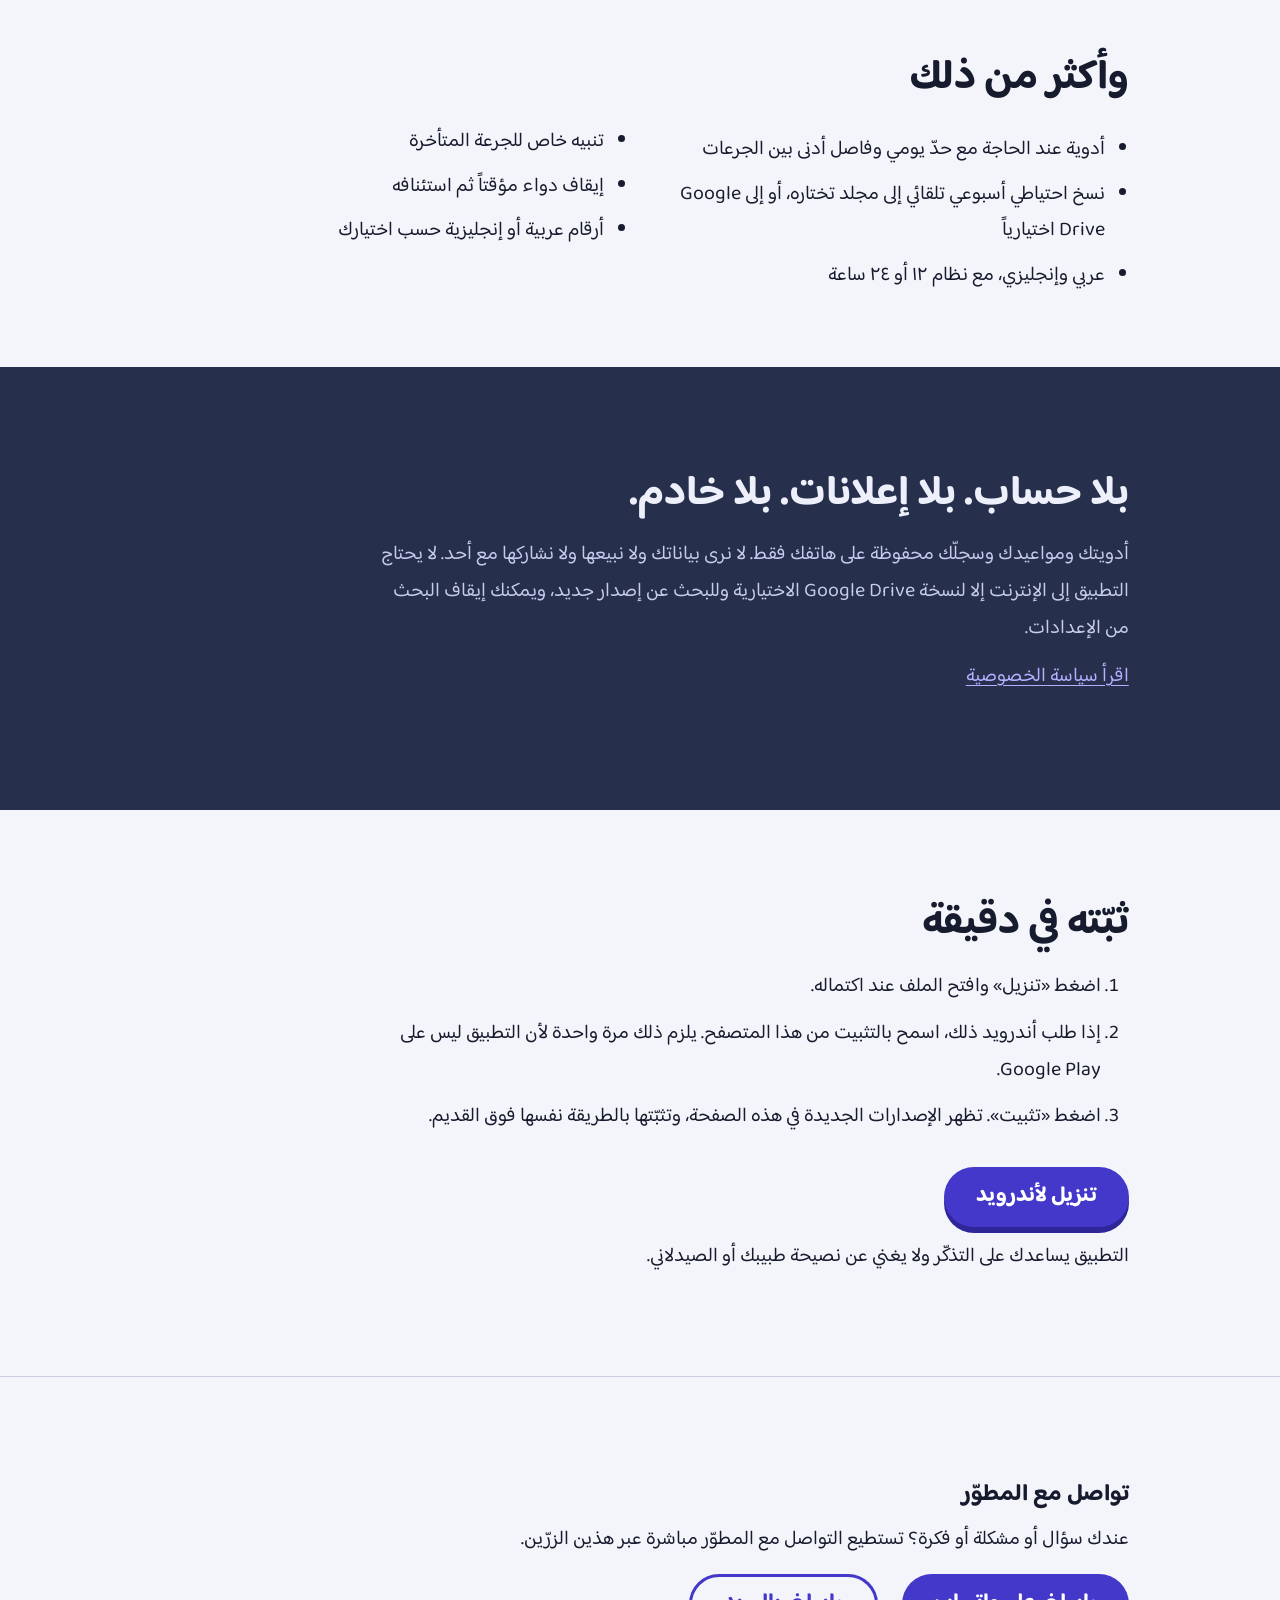
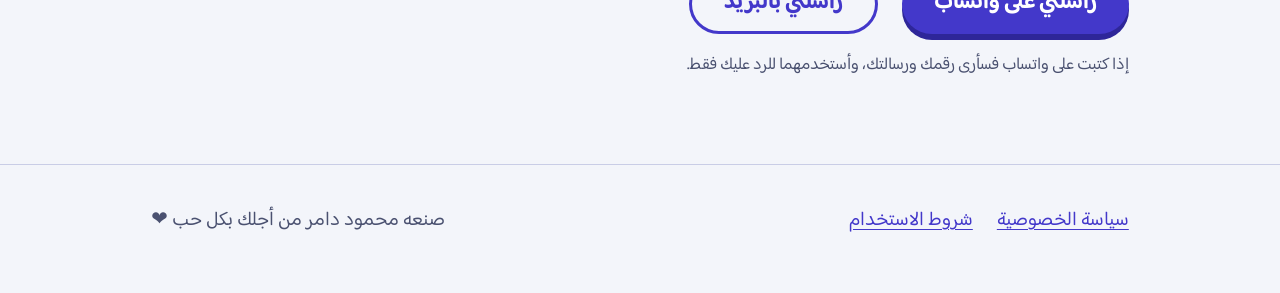
==== commit f7c859ce: "M38: site generator makes the contact buttons and has no source link (so a rebuild keeps them) Co-Au" ====
--- a/site/index.html
+++ b/site/index.html
@@ -85,7 +85,7 @@
 </main>
 <footer><div class="wrap">
 <nav><span class="ar" lang="ar"><a href='privacy.html'>سياسة الخصوصية</a></span><span class="en" lang="en"><a href='privacy.html'>Privacy policy</a></span><span class="ar" lang="ar"><a href='terms.html'>شروط الاستخدام</a></span><span class="en" lang="en"><a href='terms.html'>Terms of use</a></span></nav>
-<div><span class="ar" lang="ar">صنعهُ محمود دامر لكم بكل حب ❤️</span><span class="en" lang="en">Made with ♥ by Mahmoud Damer</span></div>
+<div><span class="ar" lang="ar">صنعه محمود دامر من أجلك بكل حب ❤️</span><span class="en" lang="en">Made with ♥ by Mahmoud Damer</span></div>
 </div></footer>
 <script src="site.js"></script>
 </body></html>
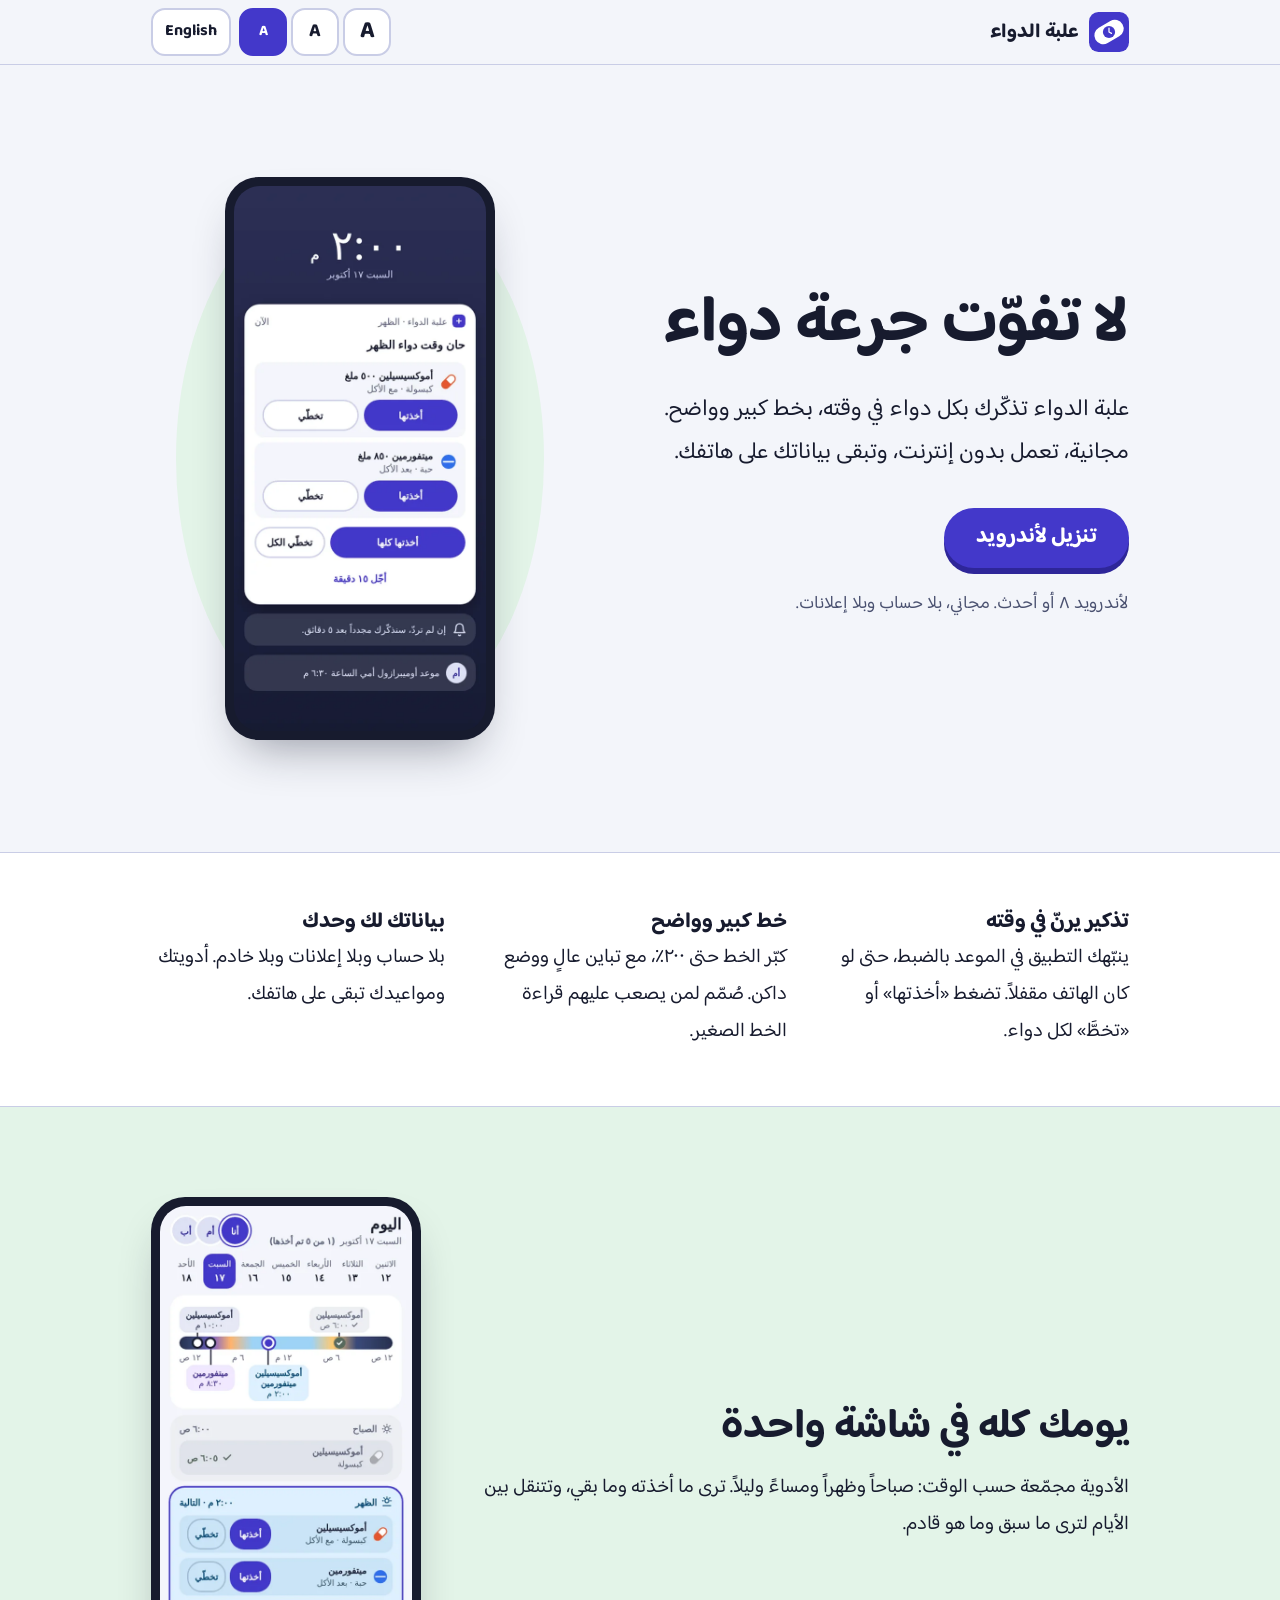
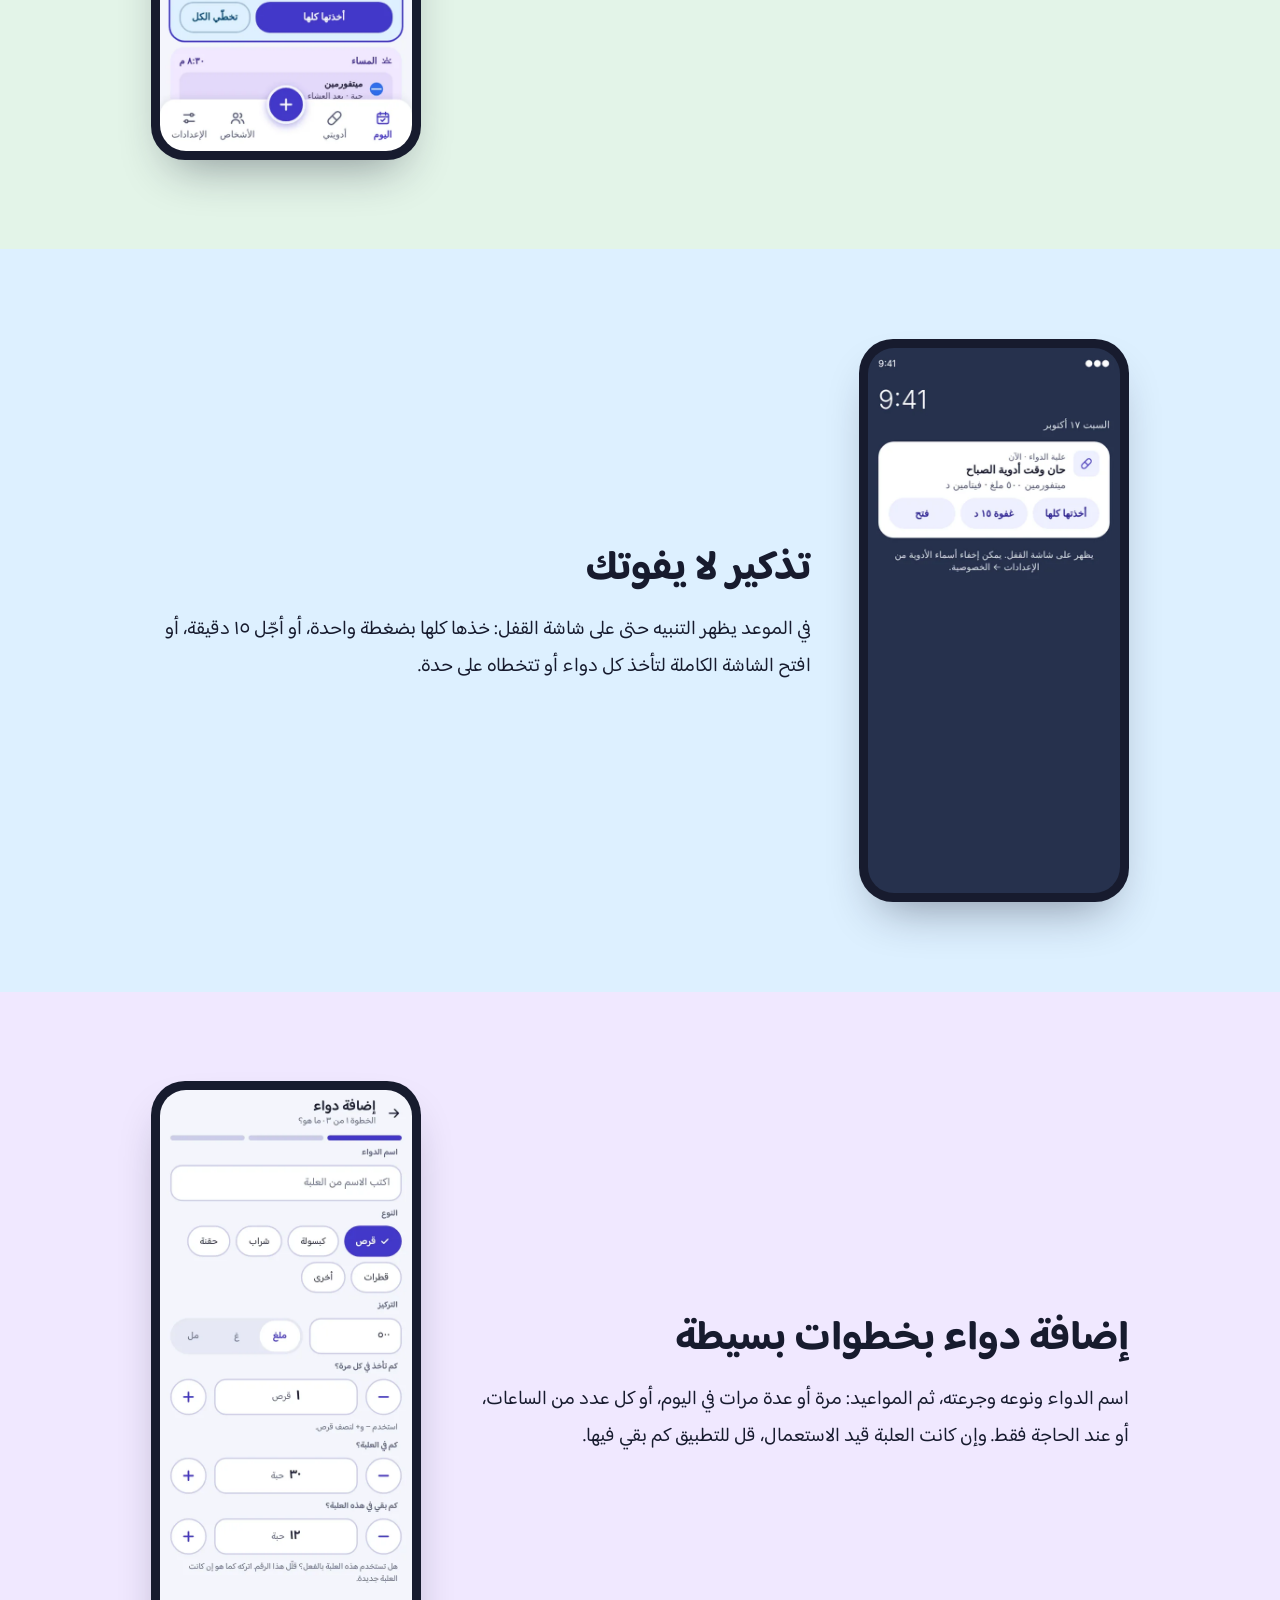
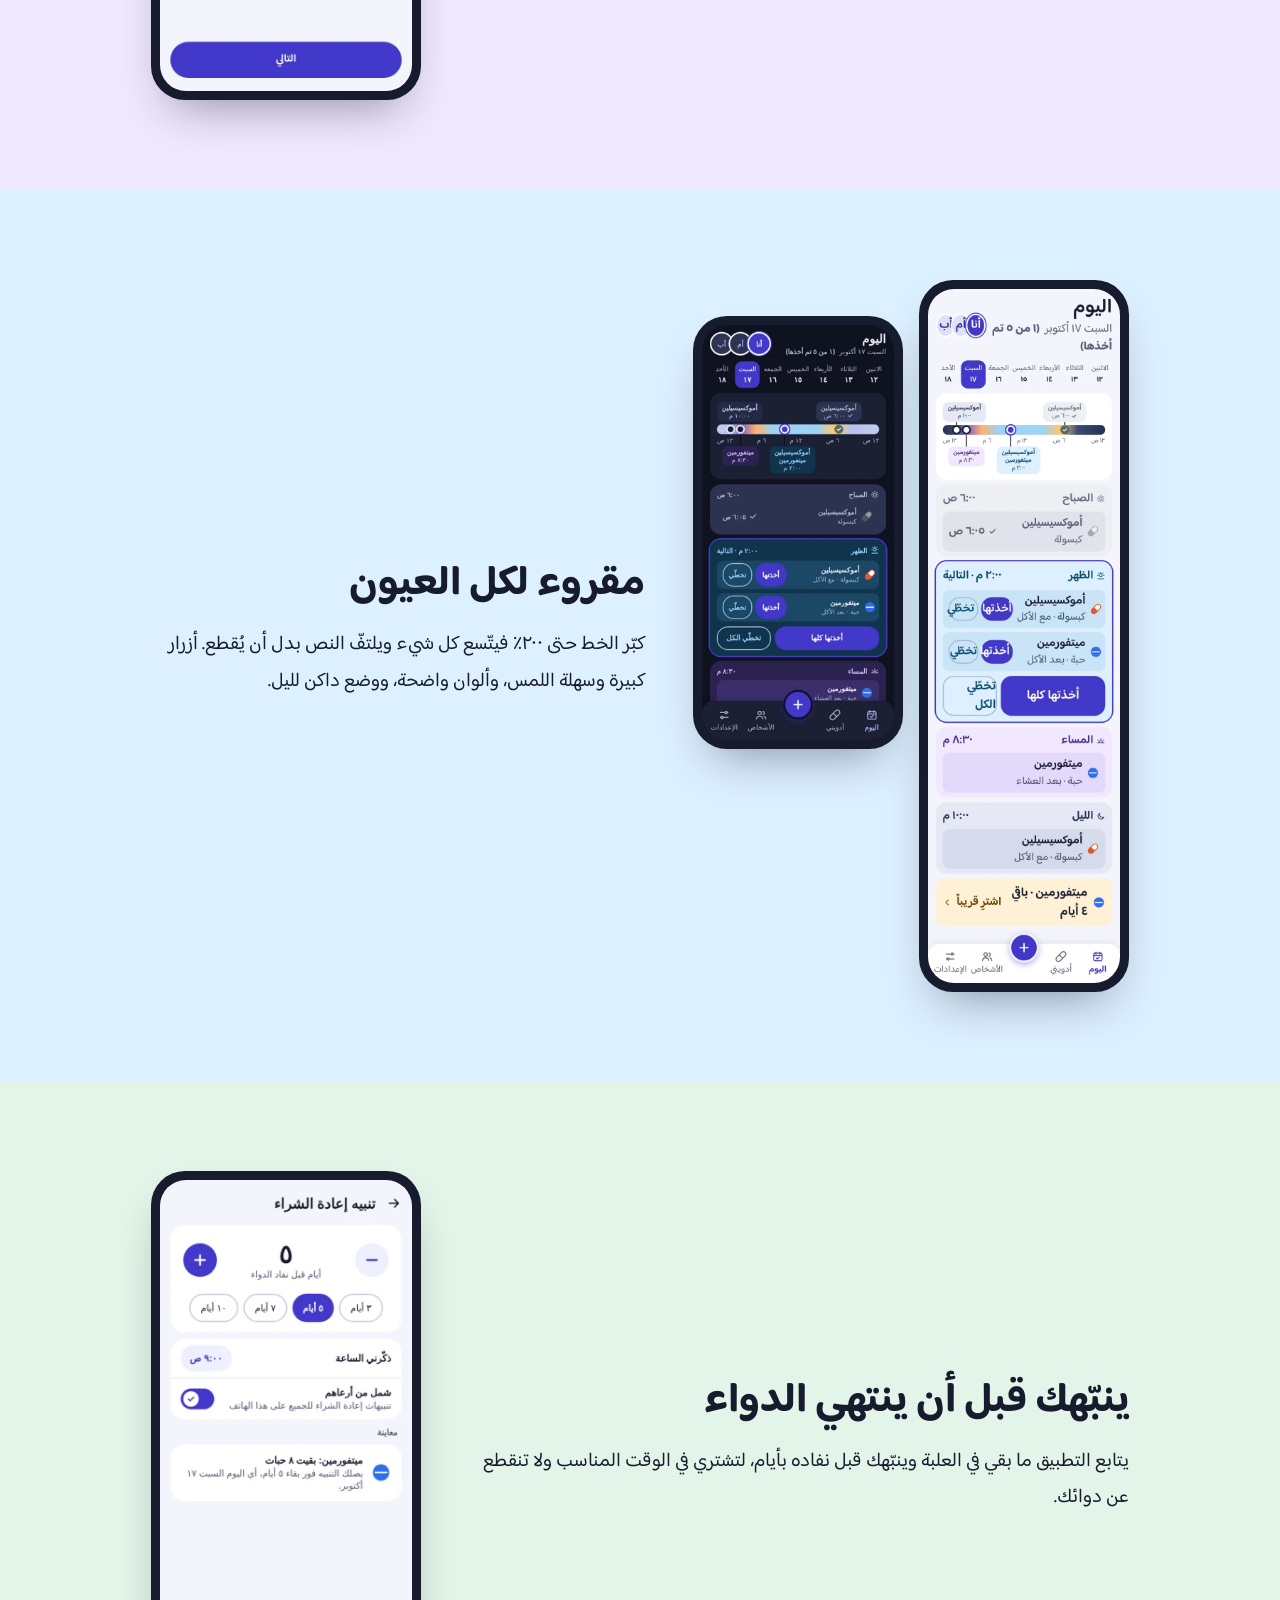
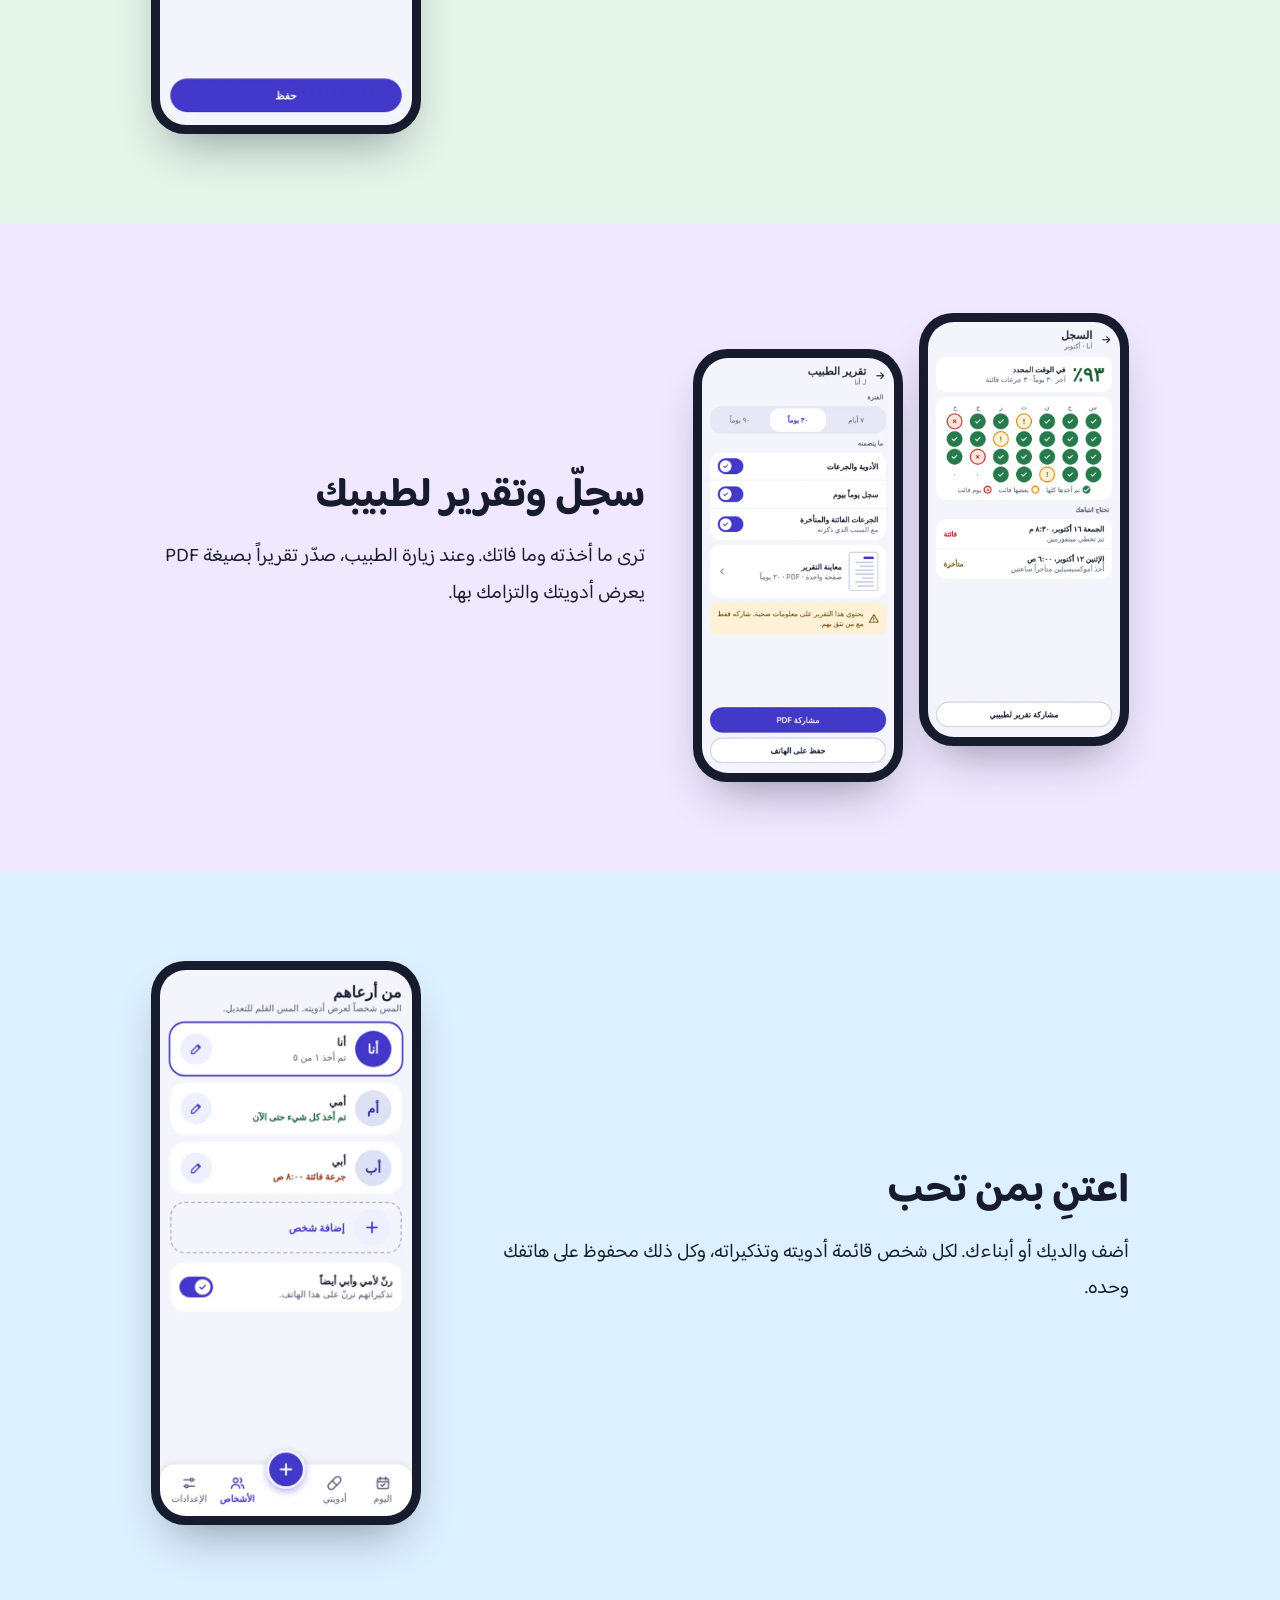
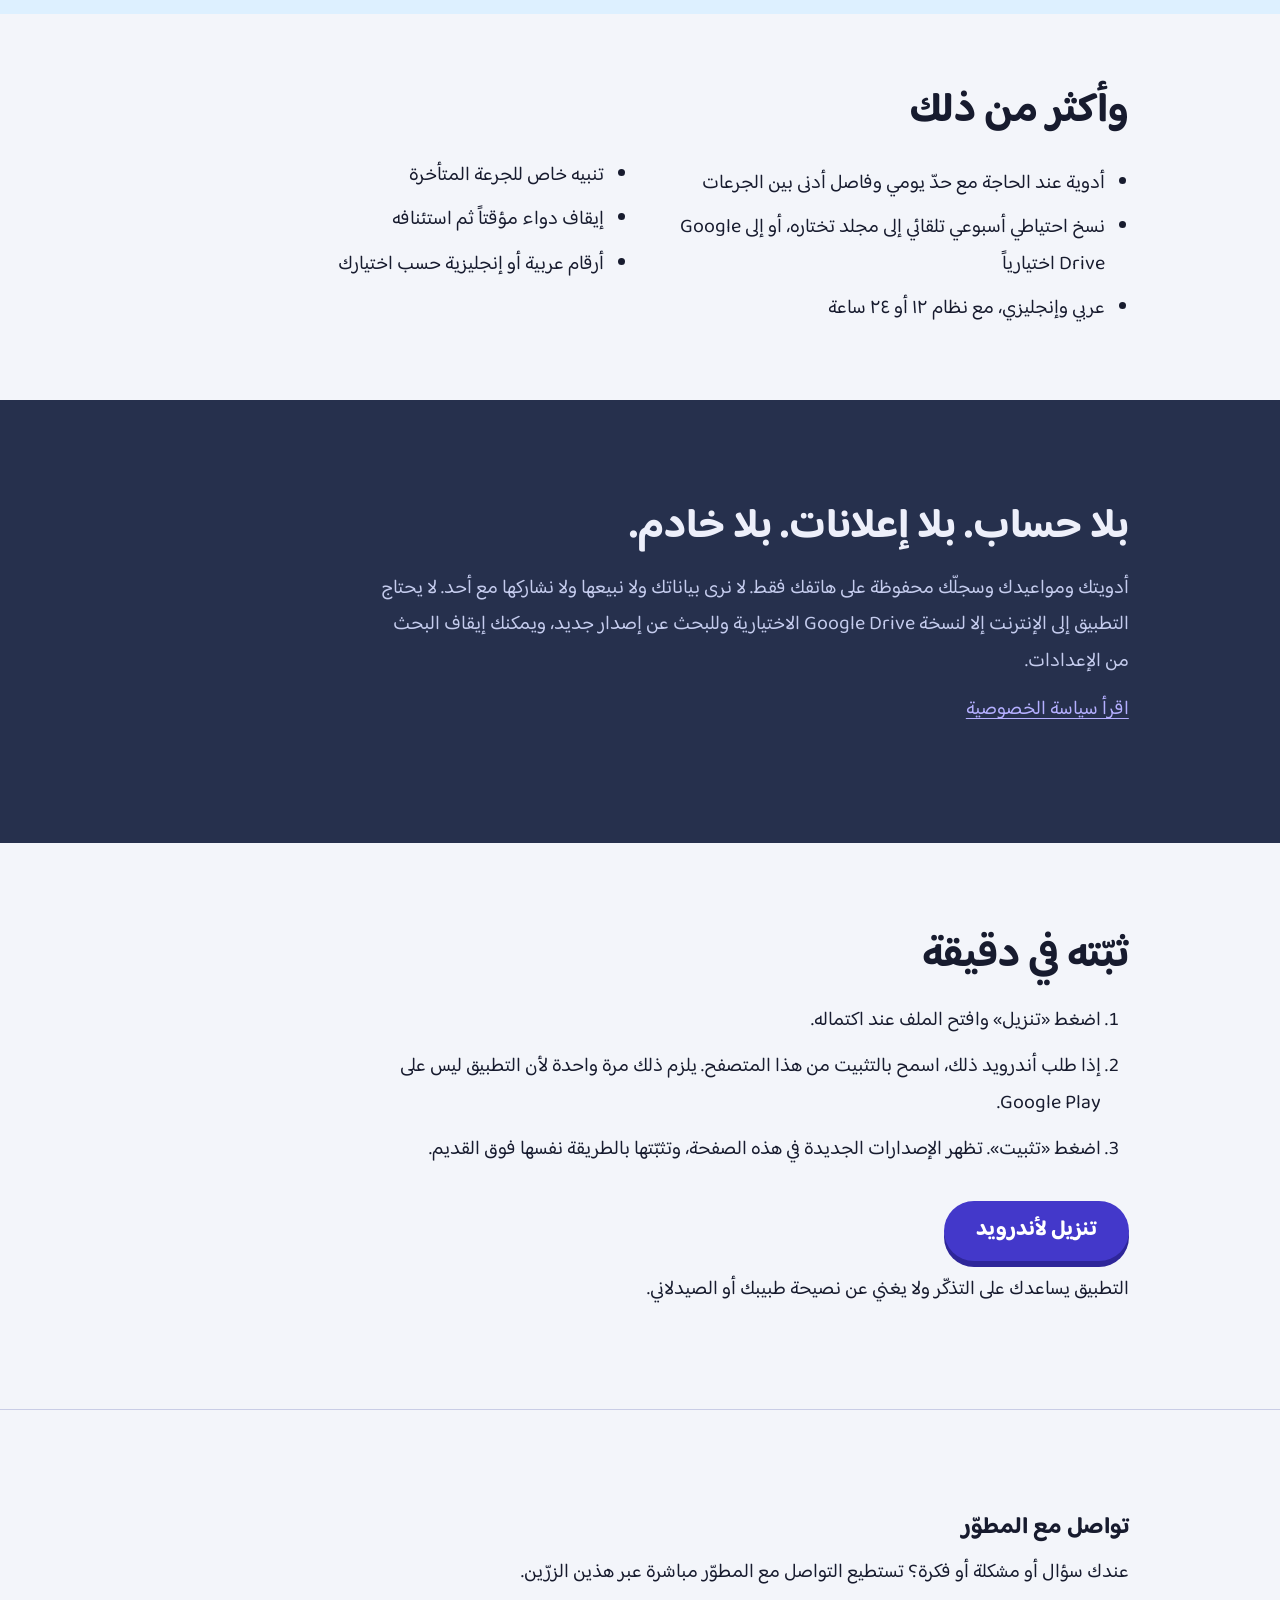
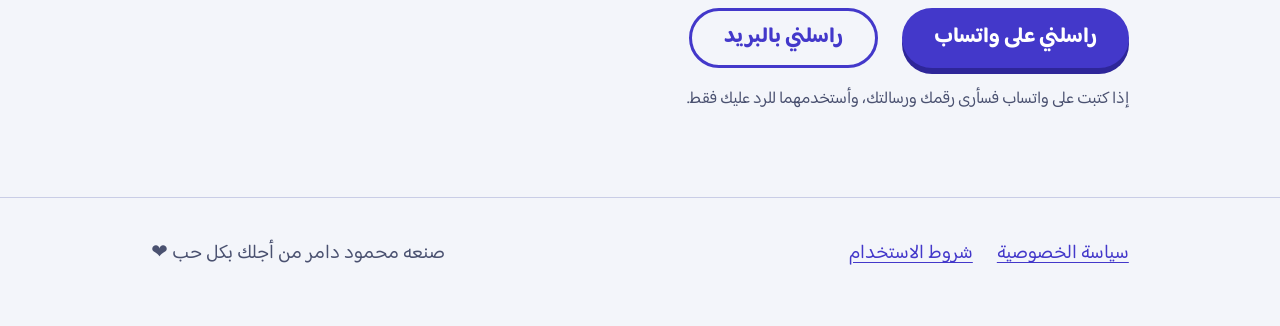
==== commit a04c6eac: "M38: Add medicine and large-text screenshots from the canvas; image sizes read from the files Co-Aut" ====
--- a/site/index.html
+++ b/site/index.html
@@ -45,11 +45,11 @@
 </div></section>
 <section class="feature evening"><div class="wrap">
 <div class="text"><h2 class="ar" lang="ar">إضافة دواء بخطوات بسيطة</h2><h2 class="en" lang="en">Add a medicine in a few simple steps</h2><p class="ar" lang="ar">اسم الدواء ونوعه وجرعته، ثم المواعيد: مرة أو عدة مرات في اليوم، أو كل عدد من الساعات، أو عند الحاجة فقط. وإن كانت العلبة قيد الاستعمال، قل للتطبيق كم بقي فيها.</p><p class="en" lang="en">The name, type and dose, then the times: once or several times a day, every few hours, or only when needed. If the box is already in use, tell the app how many are left.</p></div>
-<div class="phone"><img class="ar" src="img/ar/add-med-1.webp" width="540" height="1168" alt="الخطوة الأولى من إضافة دواء" loading="lazy"><img class="en" src="img/en/add-med-1.webp" width="540" height="1168" alt="Step one of adding a medicine" loading="lazy"></div>
+<div class="phone"><img class="ar" src="img/ar/add-med-1.webp" width="540" height="1288" alt="الخطوة الأولى من إضافة دواء" loading="lazy"><img class="en" src="img/en/add-med-1.webp" width="540" height="1288" alt="Step one of adding a medicine" loading="lazy"></div>
 </div></section>
 <section class="feature noon flip"><div class="wrap">
 <div class="text"><h2 class="ar" lang="ar">مقروء لكل العيون</h2><h2 class="en" lang="en">Readable for every eye</h2><p class="ar" lang="ar">كبّر الخط حتى ٢٠٠٪ فيتّسع كل شيء ويلتفّ النص بدل أن يُقطع. أزرار كبيرة وسهلة اللمس، وألوان واضحة، ووضع داكن لليل.</p><p class="en" lang="en">Enlarge the text up to 200% and everything makes room: text wraps instead of being cut off. Large, easy-to-tap buttons, clear colours, and a dark theme for the evening.</p></div>
-<div class="pair"><div class="phone"><img class="ar" src="img/ar/large-today.webp" width="540" height="1168" alt="شاشة اليوم بخط كبير جداً" loading="lazy"><img class="en" src="img/en/large-today.webp" width="540" height="1168" alt="The Today screen with very large text" loading="lazy"></div><div class="phone"><img class="ar" src="img/ar/today-dark.webp" width="540" height="1168" alt="شاشة اليوم في الوضع الداكن" loading="lazy"><img class="en" src="img/en/today-dark.webp" width="540" height="1168" alt="The Today screen in the dark theme" loading="lazy"></div></div>
+<div class="pair"><div class="phone"><img class="ar" src="img/ar/large-today.webp" width="540" height="1952" alt="شاشة اليوم بخط كبير جداً" loading="lazy"><img class="en" src="img/en/large-today.webp" width="540" height="1925" alt="The Today screen with very large text" loading="lazy"></div><div class="phone"><img class="ar" src="img/ar/today-dark.webp" width="540" height="1168" alt="شاشة اليوم في الوضع الداكن" loading="lazy"><img class="en" src="img/en/today-dark.webp" width="540" height="1168" alt="The Today screen in the dark theme" loading="lazy"></div></div>
 </div></section>
 <section class="feature morning"><div class="wrap">
 <div class="text"><h2 class="ar" lang="ar">ينبّهك قبل أن ينتهي الدواء</h2><h2 class="en" lang="en">Warns you before a medicine runs out</h2><p class="ar" lang="ar">يتابع التطبيق ما بقي في العلبة وينبّهك قبل نفاده بأيام، لتشتري في الوقت المناسب ولا تنقطع عن دوائك.</p><p class="en" lang="en">The app keeps track of what is left in the box and warns you days before it runs out, so you can buy more in time.</p></div>
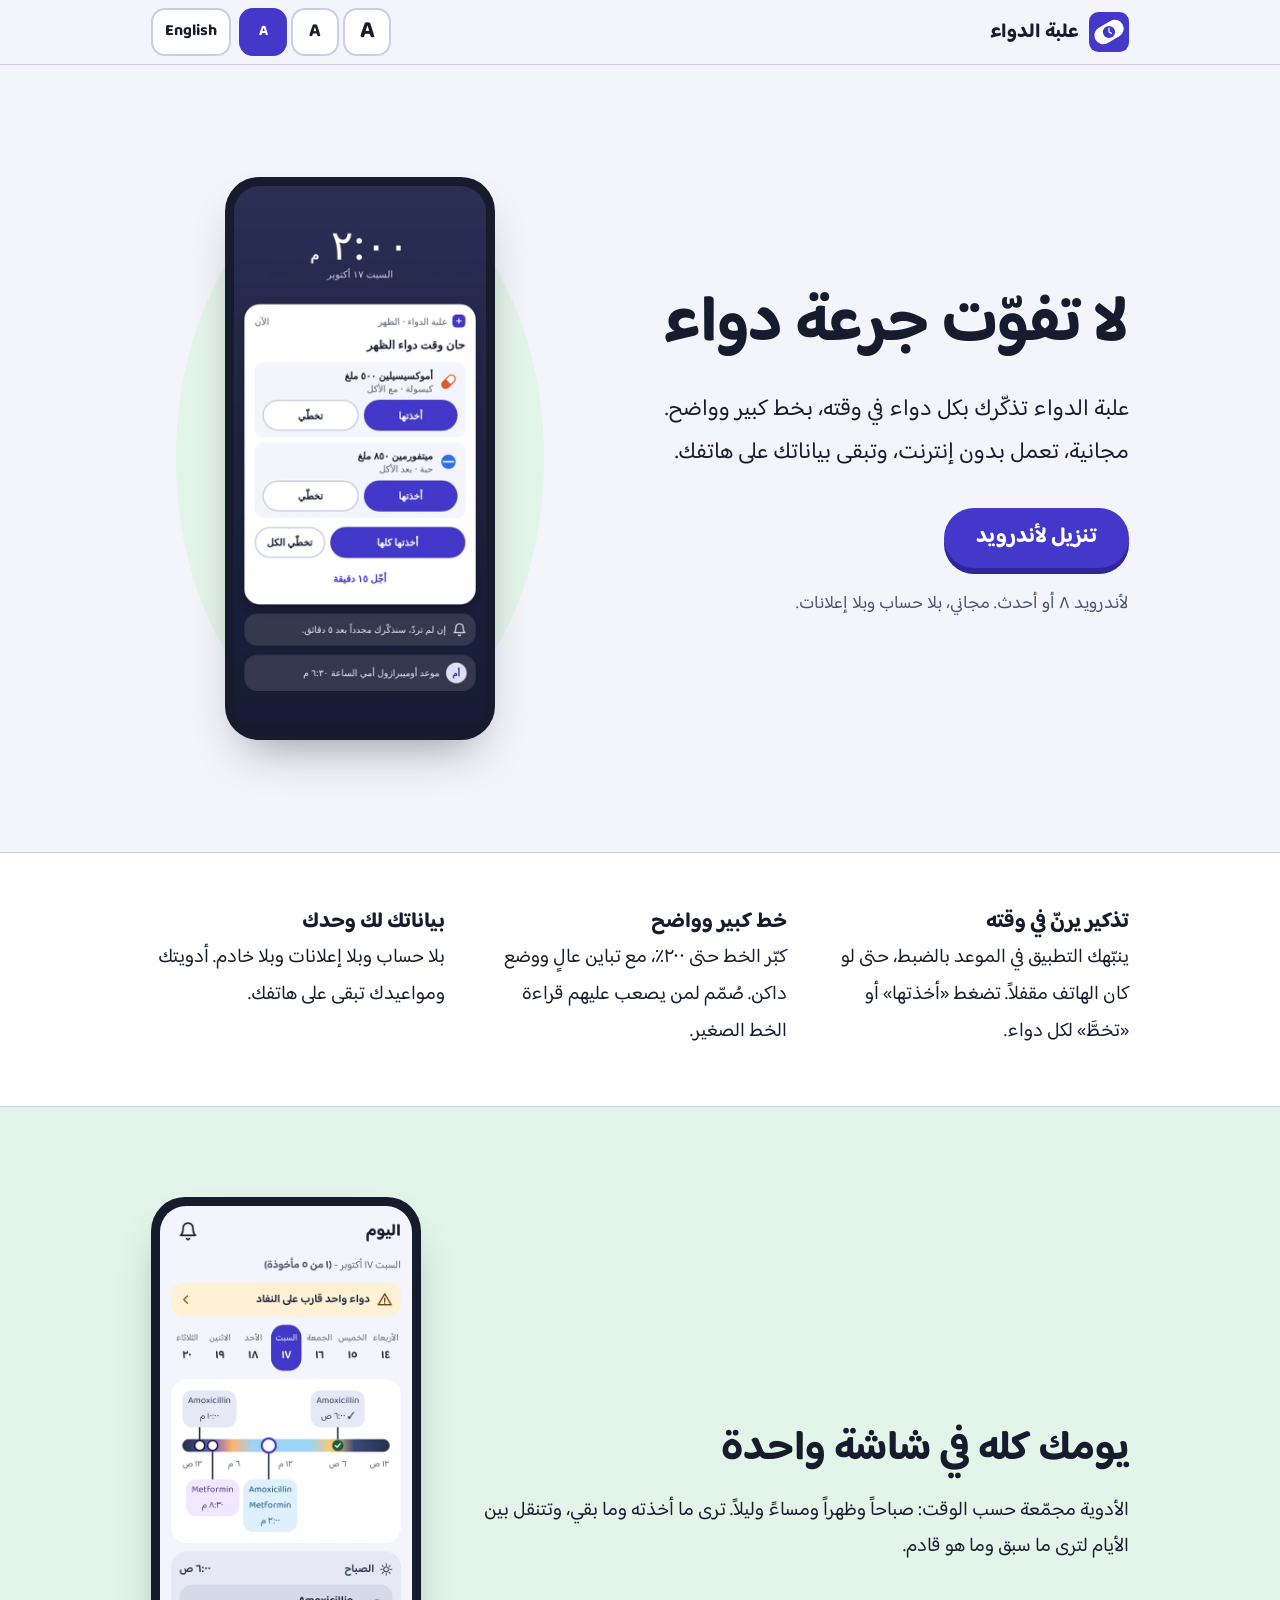
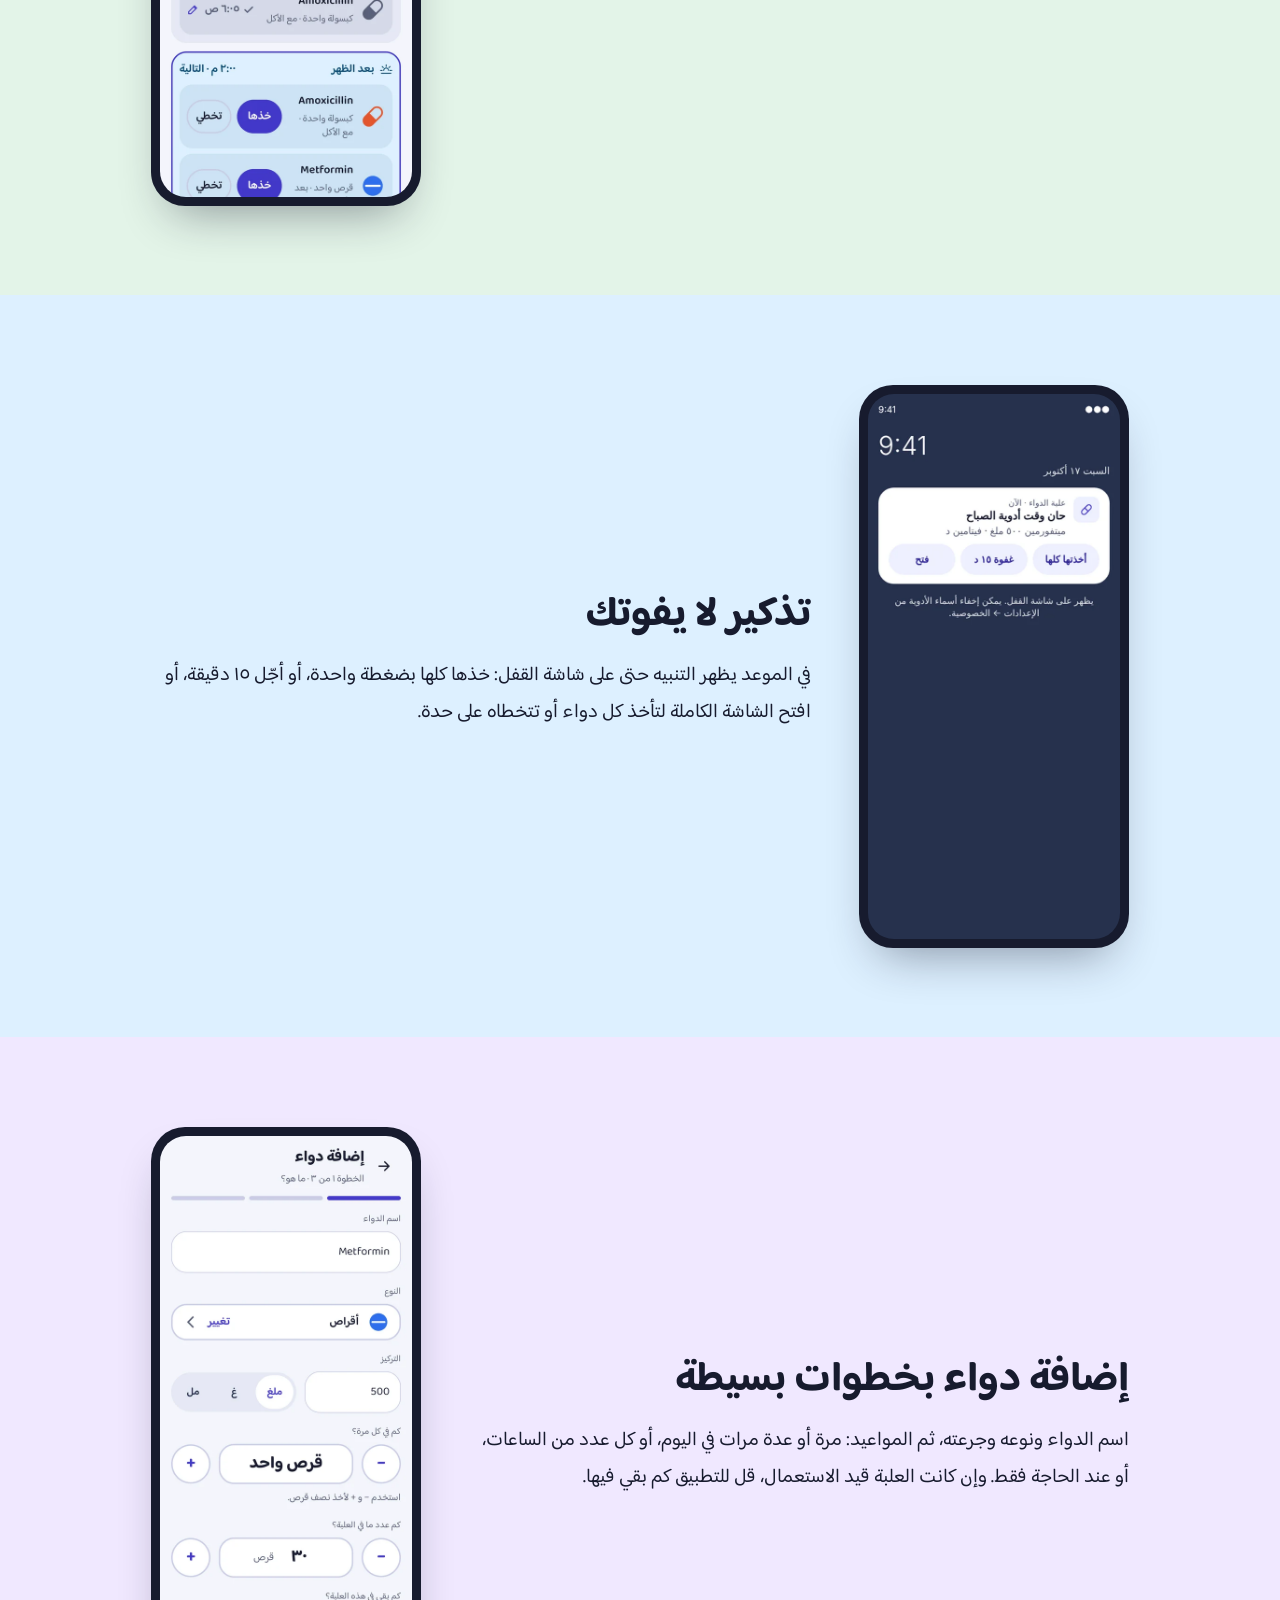
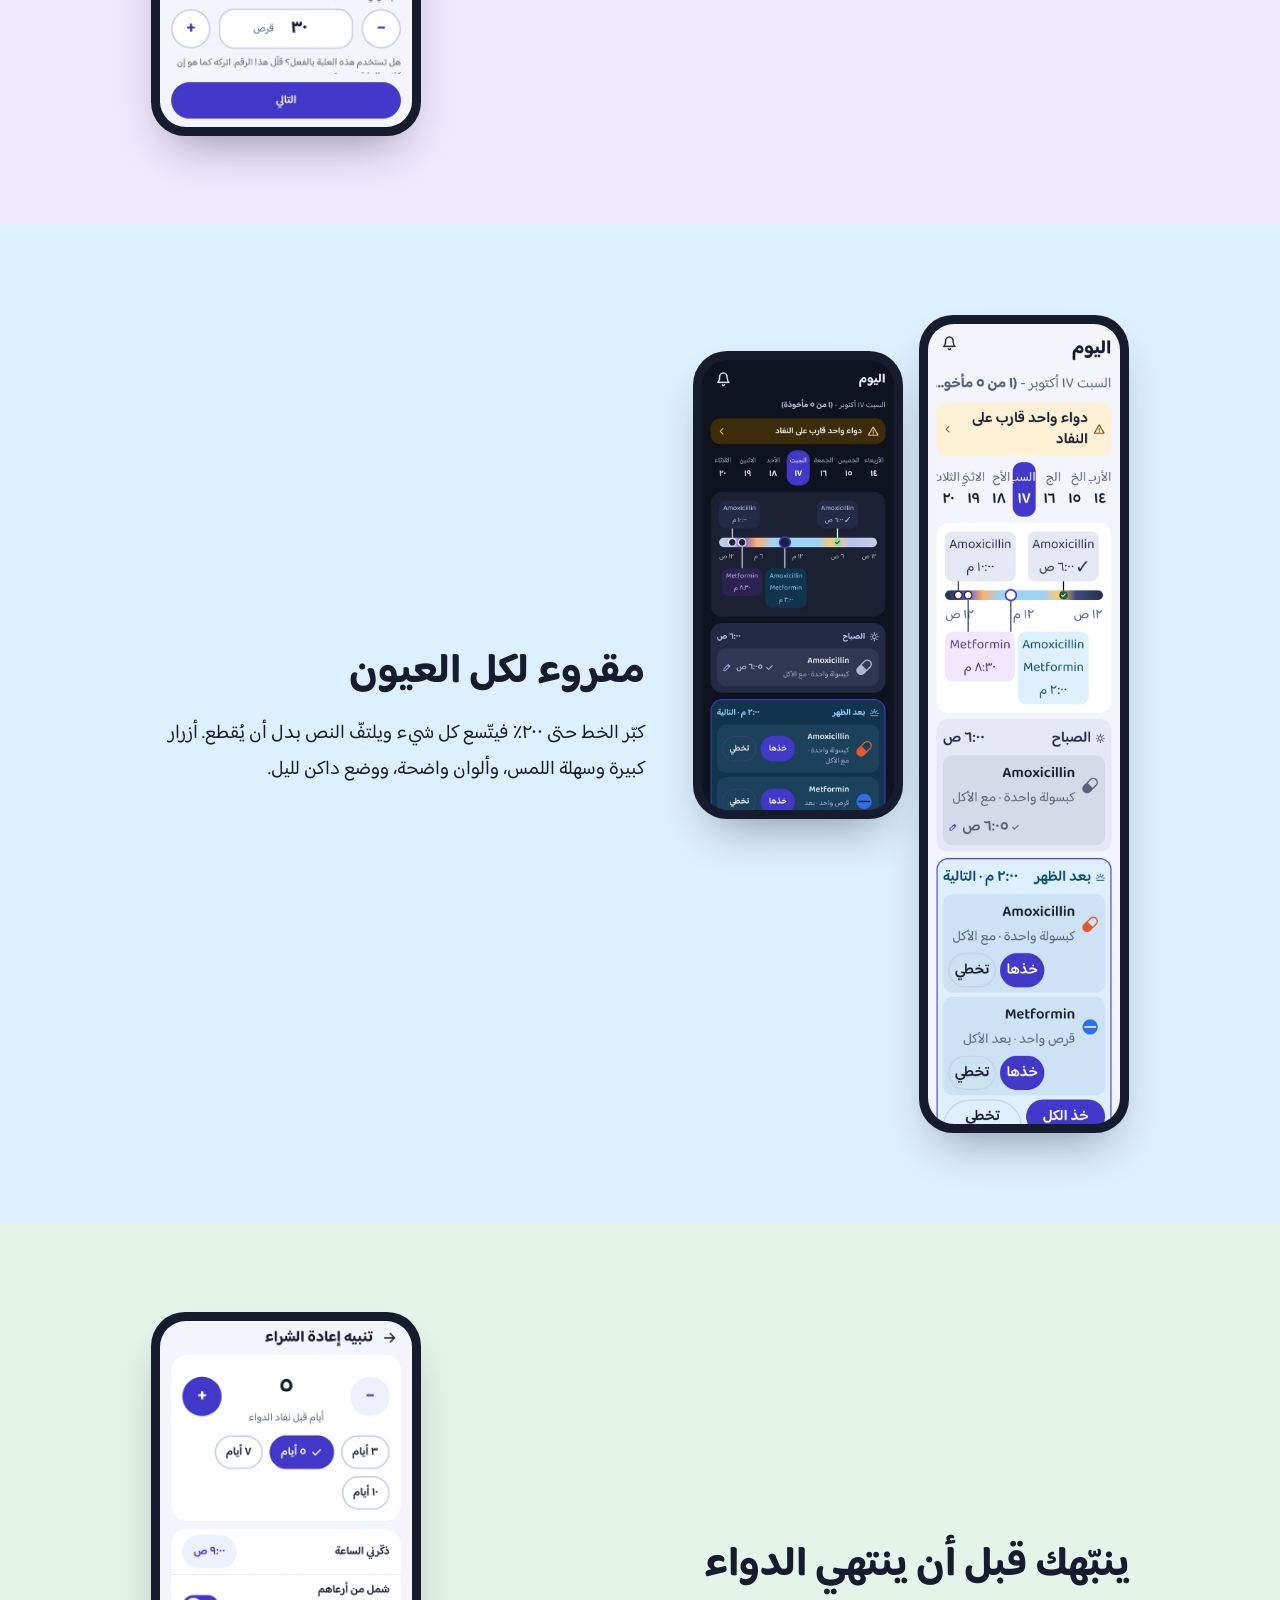
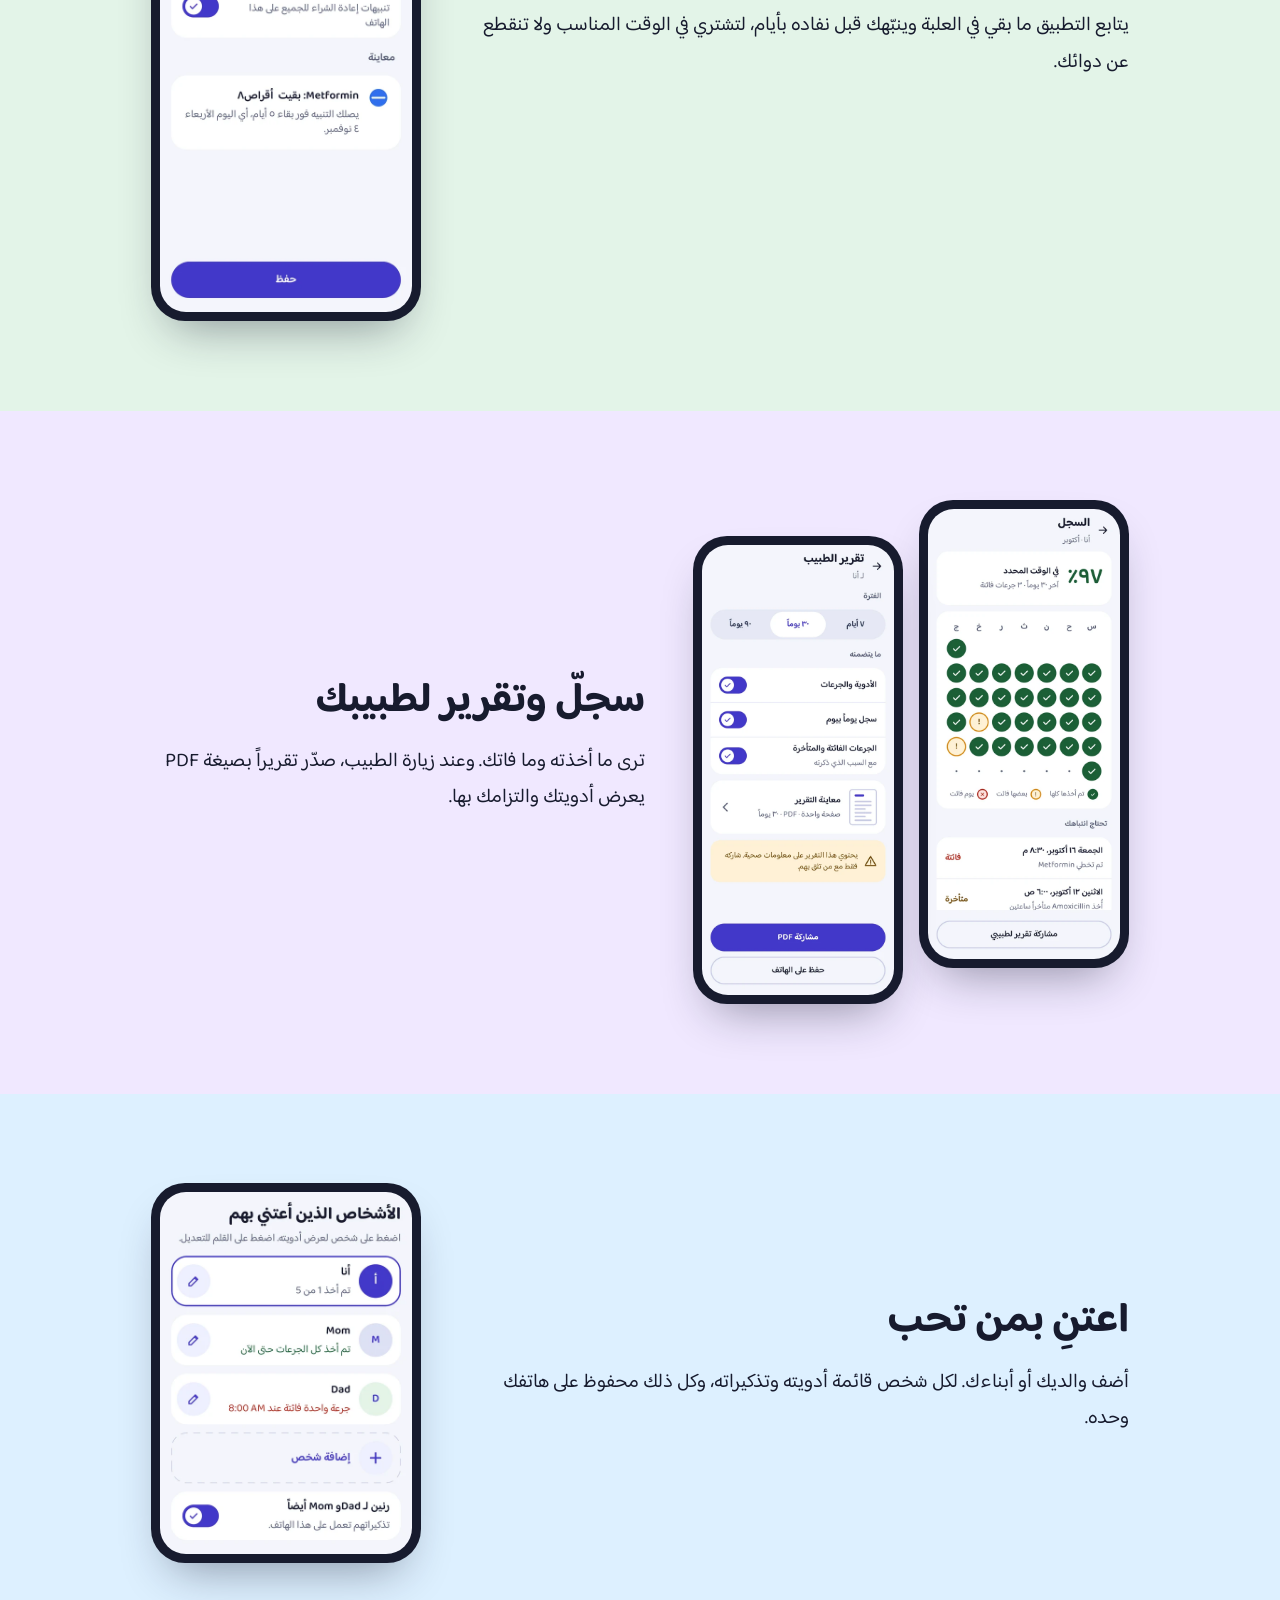
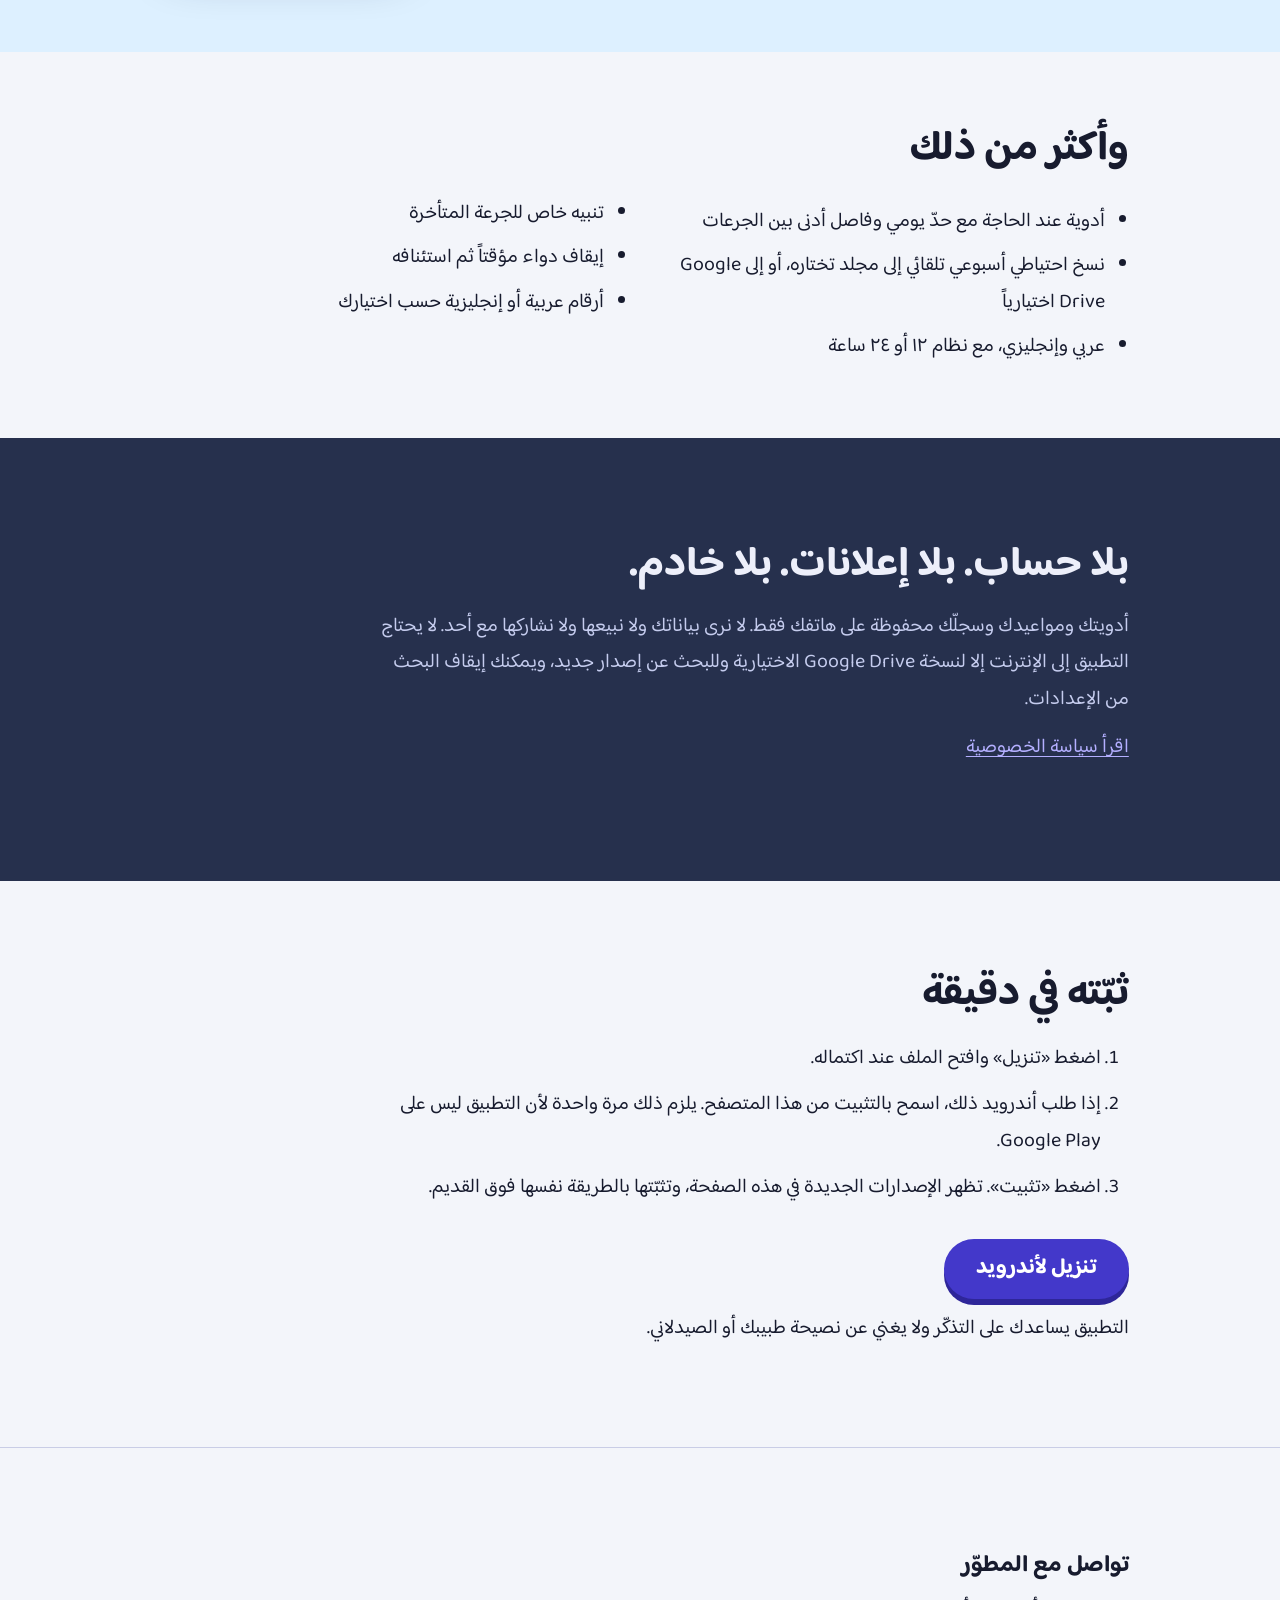
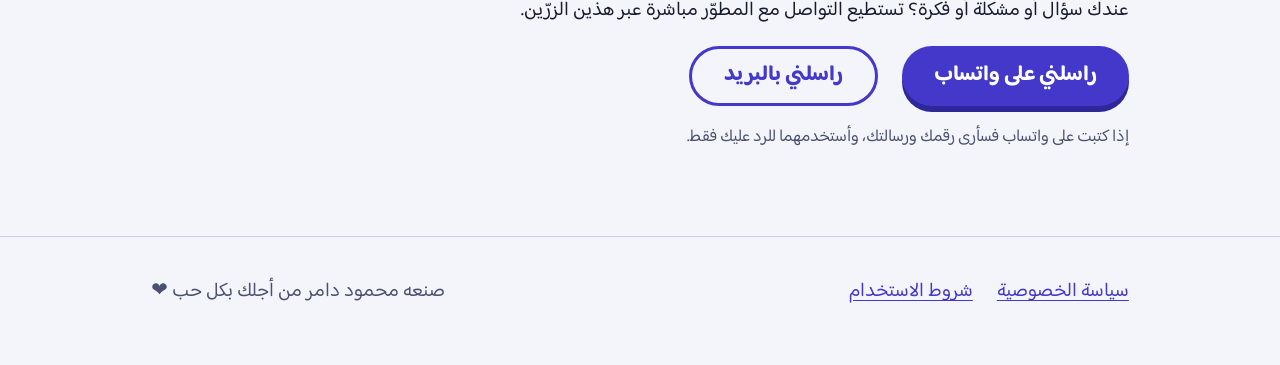
==== commit 820d408f: "Landing page screenshots rendered from the real app (Inter and Baloo Bhaijaan 2) Co-Authored-By: Cla" ====
--- a/site/index.html
+++ b/site/index.html
@@ -37,7 +37,7 @@
 </div></section>
 <section class="feature morning"><div class="wrap">
 <div class="text"><h2 class="ar" lang="ar">يومك كله في شاشة واحدة</h2><h2 class="en" lang="en">Your whole day on one screen</h2><p class="ar" lang="ar">الأدوية مجمّعة حسب الوقت: صباحاً وظهراً ومساءً وليلاً. ترى ما أخذته وما بقي، وتتنقل بين الأيام لترى ما سبق وما هو قادم.</p><p class="en" lang="en">Medicines are grouped by time of day: morning, noon, evening and night. You see what you took and what is left, and you can move between days to look back or ahead.</p></div>
-<div class="phone"><img class="ar" src="img/ar/today.webp" width="540" height="1168" alt="شاشة اليوم" loading="lazy"><img class="en" src="img/en/today.webp" width="540" height="1168" alt="The Today screen" loading="lazy"></div>
+<div class="phone"><img class="ar" src="img/ar/today.webp" width="540" height="1266" alt="شاشة اليوم" loading="lazy"><img class="en" src="img/en/today.webp" width="540" height="1266" alt="The Today screen" loading="lazy"></div>
 </div></section>
 <section class="feature noon flip"><div class="wrap">
 <div class="text"><h2 class="ar" lang="ar">تذكير لا يفوتك</h2><h2 class="en" lang="en">A reminder you cannot miss</h2><p class="ar" lang="ar">في الموعد يظهر التنبيه حتى على شاشة القفل: خذها كلها بضغطة واحدة، أو أجّل ١٥ دقيقة، أو افتح الشاشة الكاملة لتأخذ كل دواء أو تتخطاه على حدة.</p><p class="en" lang="en">At the exact time the alert appears, even on the lock screen: take everything with one tap, snooze for 15 minutes, or open the full screen to take or skip each medicine on its own.</p></div>
@@ -45,23 +45,23 @@
 </div></section>
 <section class="feature evening"><div class="wrap">
 <div class="text"><h2 class="ar" lang="ar">إضافة دواء بخطوات بسيطة</h2><h2 class="en" lang="en">Add a medicine in a few simple steps</h2><p class="ar" lang="ar">اسم الدواء ونوعه وجرعته، ثم المواعيد: مرة أو عدة مرات في اليوم، أو كل عدد من الساعات، أو عند الحاجة فقط. وإن كانت العلبة قيد الاستعمال، قل للتطبيق كم بقي فيها.</p><p class="en" lang="en">The name, type and dose, then the times: once or several times a day, every few hours, or only when needed. If the box is already in use, tell the app how many are left.</p></div>
-<div class="phone"><img class="ar" src="img/ar/add-med-1.webp" width="540" height="1288" alt="الخطوة الأولى من إضافة دواء" loading="lazy"><img class="en" src="img/en/add-med-1.webp" width="540" height="1288" alt="Step one of adding a medicine" loading="lazy"></div>
+<div class="phone"><img class="ar" src="img/ar/add-med-1.webp" width="540" height="1266" alt="الخطوة الأولى من إضافة دواء" loading="lazy"><img class="en" src="img/en/add-med-1.webp" width="540" height="1266" alt="Step one of adding a medicine" loading="lazy"></div>
 </div></section>
 <section class="feature noon flip"><div class="wrap">
 <div class="text"><h2 class="ar" lang="ar">مقروء لكل العيون</h2><h2 class="en" lang="en">Readable for every eye</h2><p class="ar" lang="ar">كبّر الخط حتى ٢٠٠٪ فيتّسع كل شيء ويلتفّ النص بدل أن يُقطع. أزرار كبيرة وسهلة اللمس، وألوان واضحة، ووضع داكن لليل.</p><p class="en" lang="en">Enlarge the text up to 200% and everything makes room: text wraps instead of being cut off. Large, easy-to-tap buttons, clear colours, and a dark theme for the evening.</p></div>
-<div class="pair"><div class="phone"><img class="ar" src="img/ar/large-today.webp" width="540" height="1952" alt="شاشة اليوم بخط كبير جداً" loading="lazy"><img class="en" src="img/en/large-today.webp" width="540" height="1925" alt="The Today screen with very large text" loading="lazy"></div><div class="phone"><img class="ar" src="img/ar/today-dark.webp" width="540" height="1168" alt="شاشة اليوم في الوضع الداكن" loading="lazy"><img class="en" src="img/en/today-dark.webp" width="540" height="1168" alt="The Today screen in the dark theme" loading="lazy"></div></div>
+<div class="pair"><div class="phone"><img class="ar" src="img/ar/large-today.webp" width="540" height="2250" alt="شاشة اليوم بخط كبير جداً" loading="lazy"><img class="en" src="img/en/large-today.webp" width="540" height="2250" alt="The Today screen with very large text" loading="lazy"></div><div class="phone"><img class="ar" src="img/ar/today-dark.webp" width="540" height="1266" alt="شاشة اليوم في الوضع الداكن" loading="lazy"><img class="en" src="img/en/today-dark.webp" width="540" height="1266" alt="The Today screen in the dark theme" loading="lazy"></div></div>
 </div></section>
 <section class="feature morning"><div class="wrap">
 <div class="text"><h2 class="ar" lang="ar">ينبّهك قبل أن ينتهي الدواء</h2><h2 class="en" lang="en">Warns you before a medicine runs out</h2><p class="ar" lang="ar">يتابع التطبيق ما بقي في العلبة وينبّهك قبل نفاده بأيام، لتشتري في الوقت المناسب ولا تنقطع عن دوائك.</p><p class="en" lang="en">The app keeps track of what is left in the box and warns you days before it runs out, so you can buy more in time.</p></div>
-<div class="phone"><img class="ar" src="img/ar/refill-alert.webp" width="540" height="1168" alt="تنبيه قرب نفاد الدواء" loading="lazy"><img class="en" src="img/en/refill-alert.webp" width="540" height="1168" alt="The low-stock alert" loading="lazy"></div>
+<div class="phone"><img class="ar" src="img/ar/refill-alert.webp" width="540" height="1266" alt="تنبيه قرب نفاد الدواء" loading="lazy"><img class="en" src="img/en/refill-alert.webp" width="540" height="1266" alt="The low-stock alert" loading="lazy"></div>
 </div></section>
 <section class="feature evening flip"><div class="wrap">
 <div class="text"><h2 class="ar" lang="ar">سجلّ وتقرير لطبيبك</h2><h2 class="en" lang="en">A record and a report for your doctor</h2><p class="ar" lang="ar">ترى ما أخذته وما فاتك. وعند زيارة الطبيب، صدّر تقريراً بصيغة PDF يعرض أدويتك والتزامك بها.</p><p class="en" lang="en">See what you took and what you missed. Before a doctor's visit, export a PDF report of your medicines and how regularly you took them.</p></div>
-<div class="pair"><div class="phone"><img class="ar" src="img/ar/history.webp" width="540" height="1168" alt="سجل الجرعات" loading="lazy"><img class="en" src="img/en/history.webp" width="540" height="1168" alt="The dose history" loading="lazy"></div><div class="phone"><img class="ar" src="img/ar/report-export.webp" width="540" height="1168" alt="تصدير تقرير للطبيب" loading="lazy"><img class="en" src="img/en/report-export.webp" width="540" height="1168" alt="Exporting a report for the doctor" loading="lazy"></div></div>
+<div class="pair"><div class="phone"><img class="ar" src="img/ar/history.webp" width="540" height="1266" alt="سجل الجرعات" loading="lazy"><img class="en" src="img/en/history.webp" width="540" height="1266" alt="The dose history" loading="lazy"></div><div class="phone"><img class="ar" src="img/ar/report-export.webp" width="540" height="1266" alt="تصدير تقرير للطبيب" loading="lazy"><img class="en" src="img/en/report-export.webp" width="540" height="1266" alt="Exporting a report for the doctor" loading="lazy"></div></div>
 </div></section>
 <section class="feature noon"><div class="wrap">
 <div class="text"><h2 class="ar" lang="ar">اعتنِ بمن تحب</h2><h2 class="en" lang="en">Look after the people you love</h2><p class="ar" lang="ar">أضف والديك أو أبناءك. لكل شخص قائمة أدويته وتذكيراته، وكل ذلك محفوظ على هاتفك وحده.</p><p class="en" lang="en">Add your parents or children. Each person has their own medicines and reminders, all kept on your phone only.</p></div>
-<div class="phone"><img class="ar" src="img/ar/family.webp" width="540" height="1168" alt="قائمة أفراد العائلة" loading="lazy"><img class="en" src="img/en/family.webp" width="540" height="1168" alt="The list of family members" loading="lazy"></div>
+<div class="phone"><img class="ar" src="img/ar/family.webp" width="540" height="774" alt="قائمة أفراد العائلة" loading="lazy"><img class="en" src="img/en/family.webp" width="540" height="784" alt="The list of family members" loading="lazy"></div>
 </div></section>
 <section class="more"><div class="wrap">
 <h2 class="ar" lang="ar">وأكثر من ذلك</h2><h2 class="en" lang="en">And more</h2>
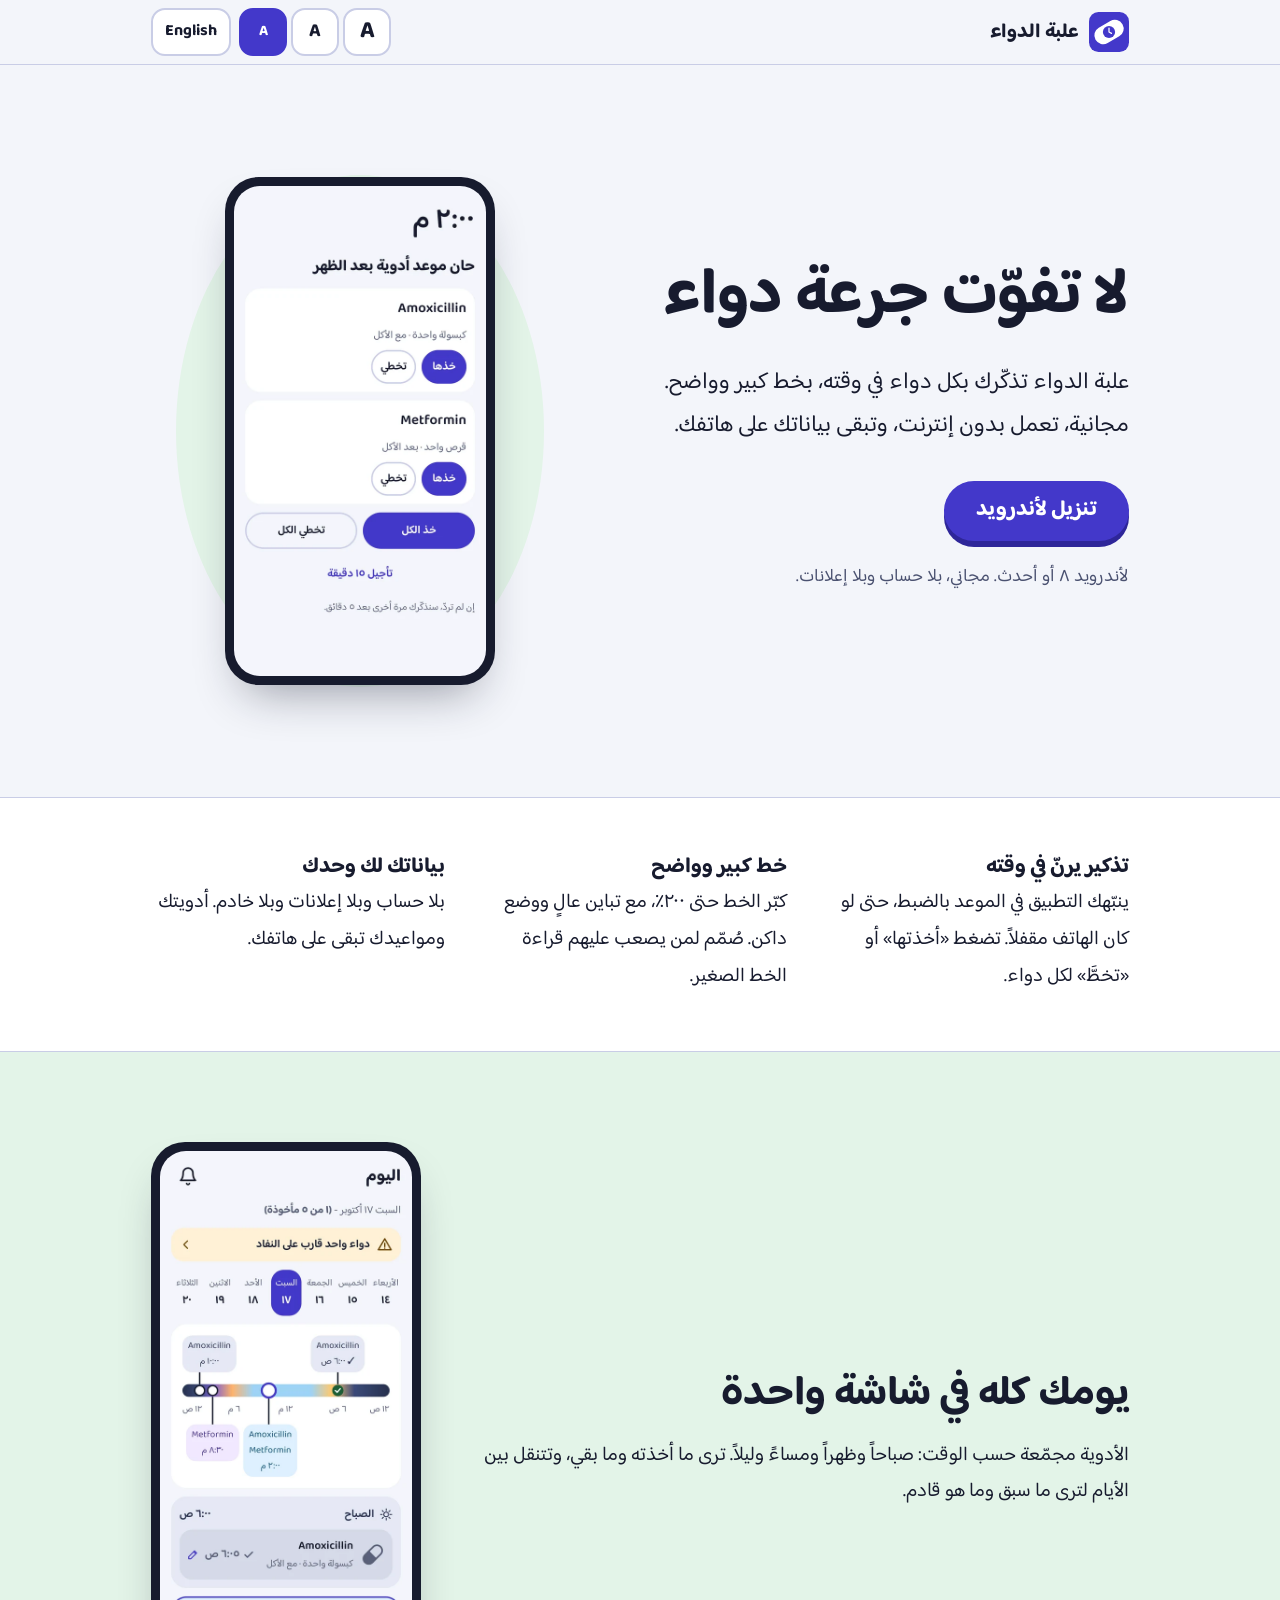
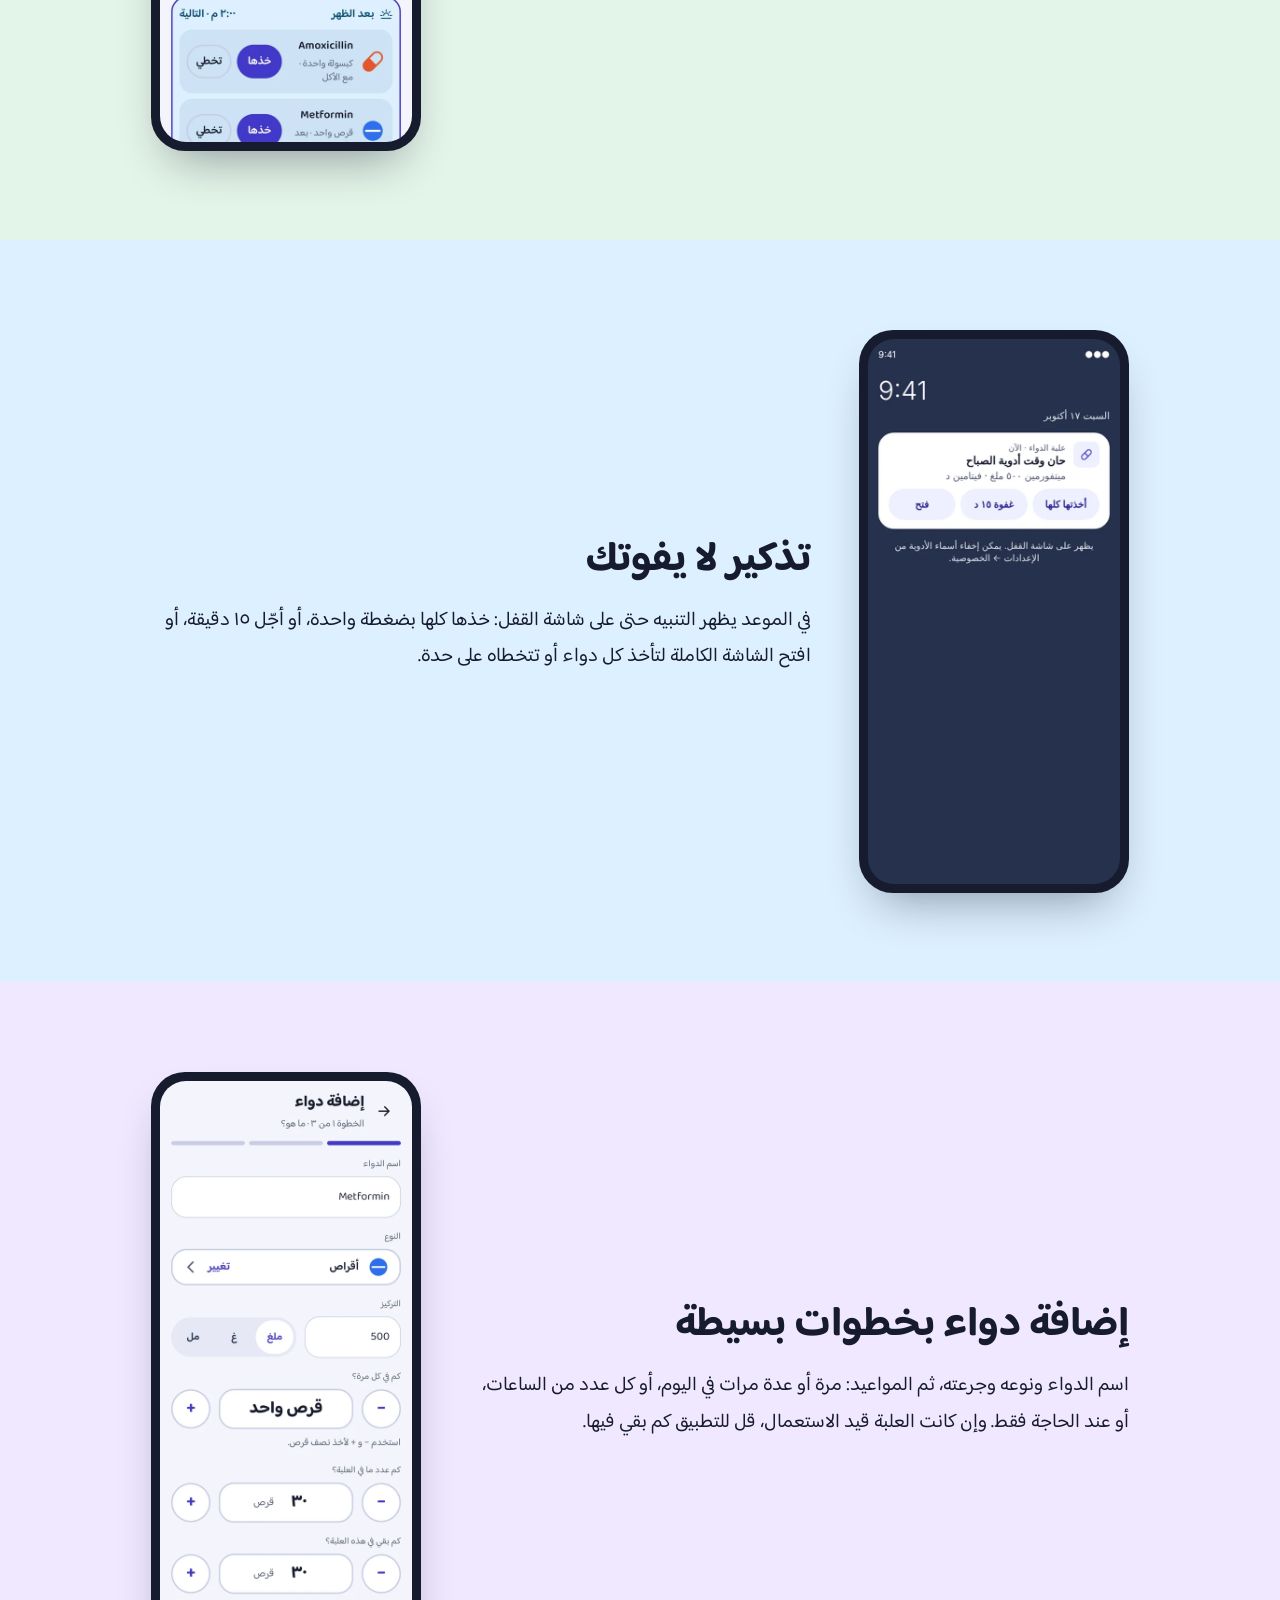
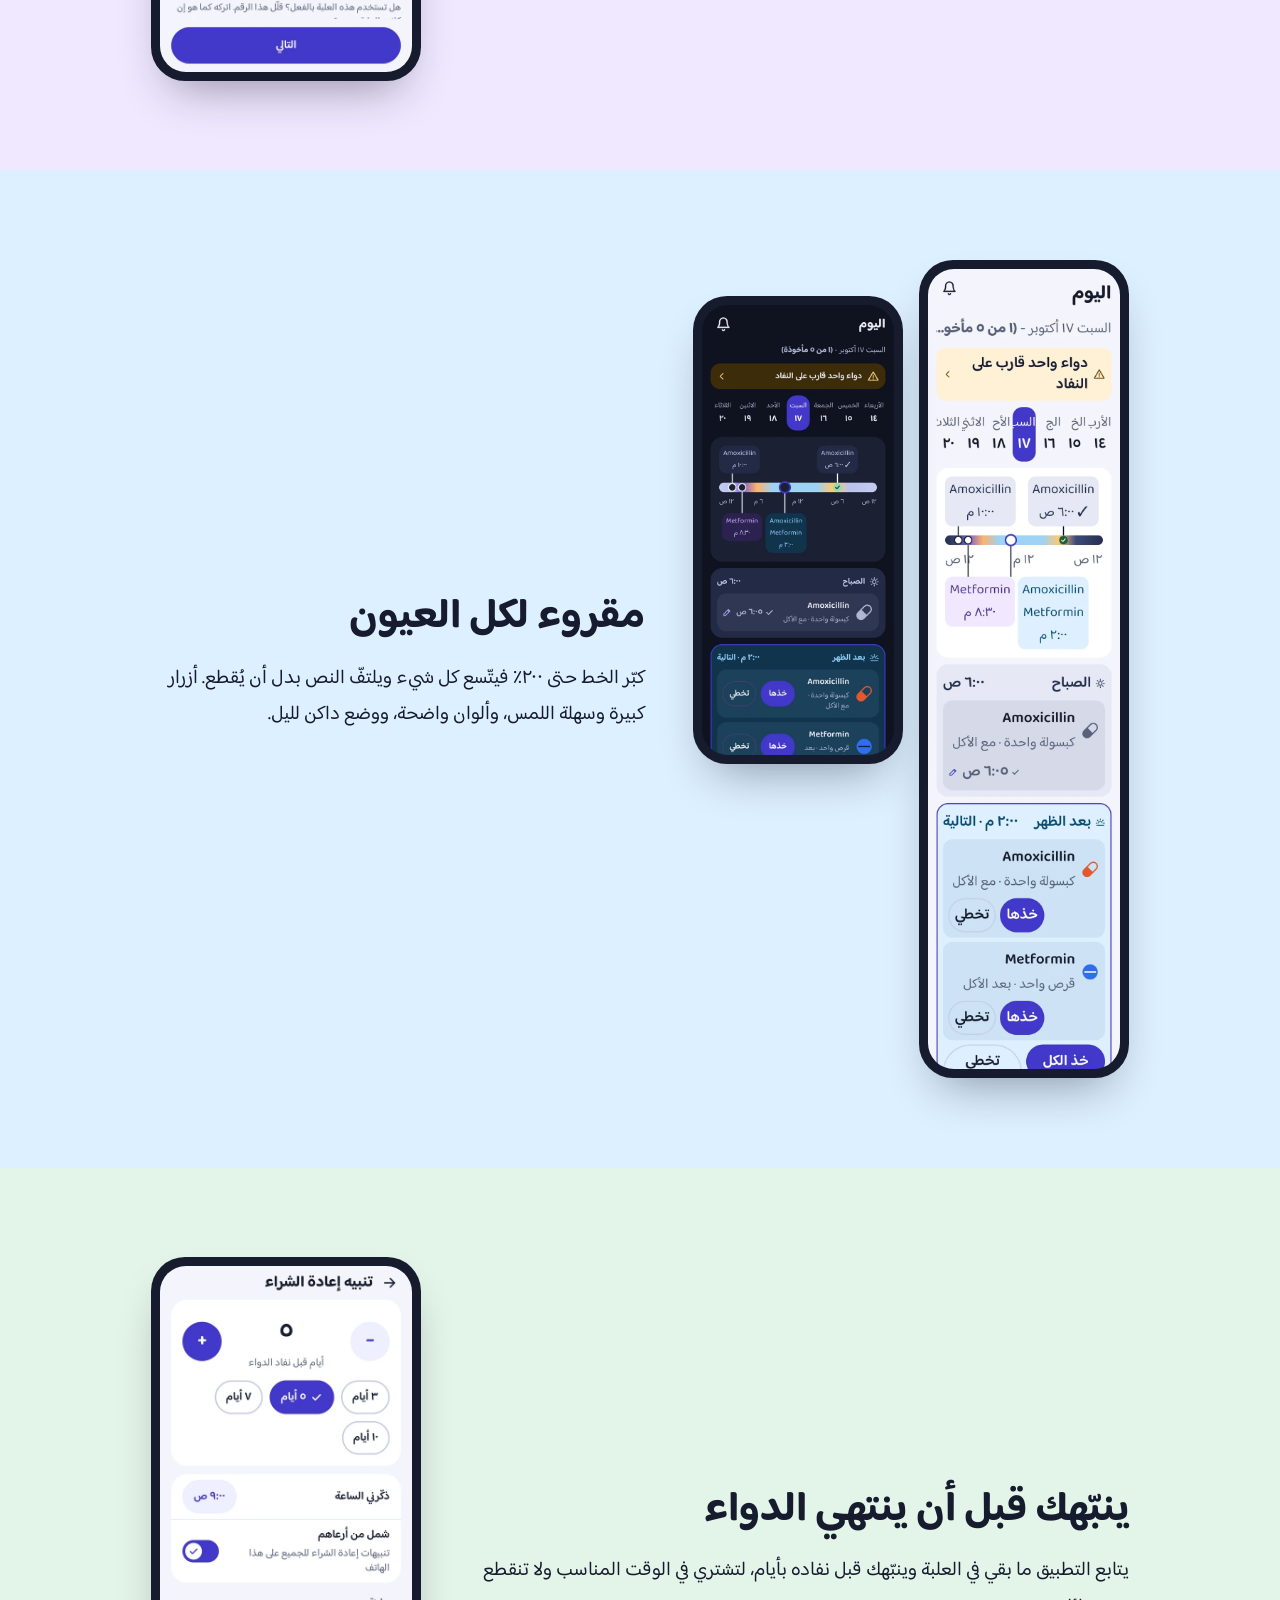
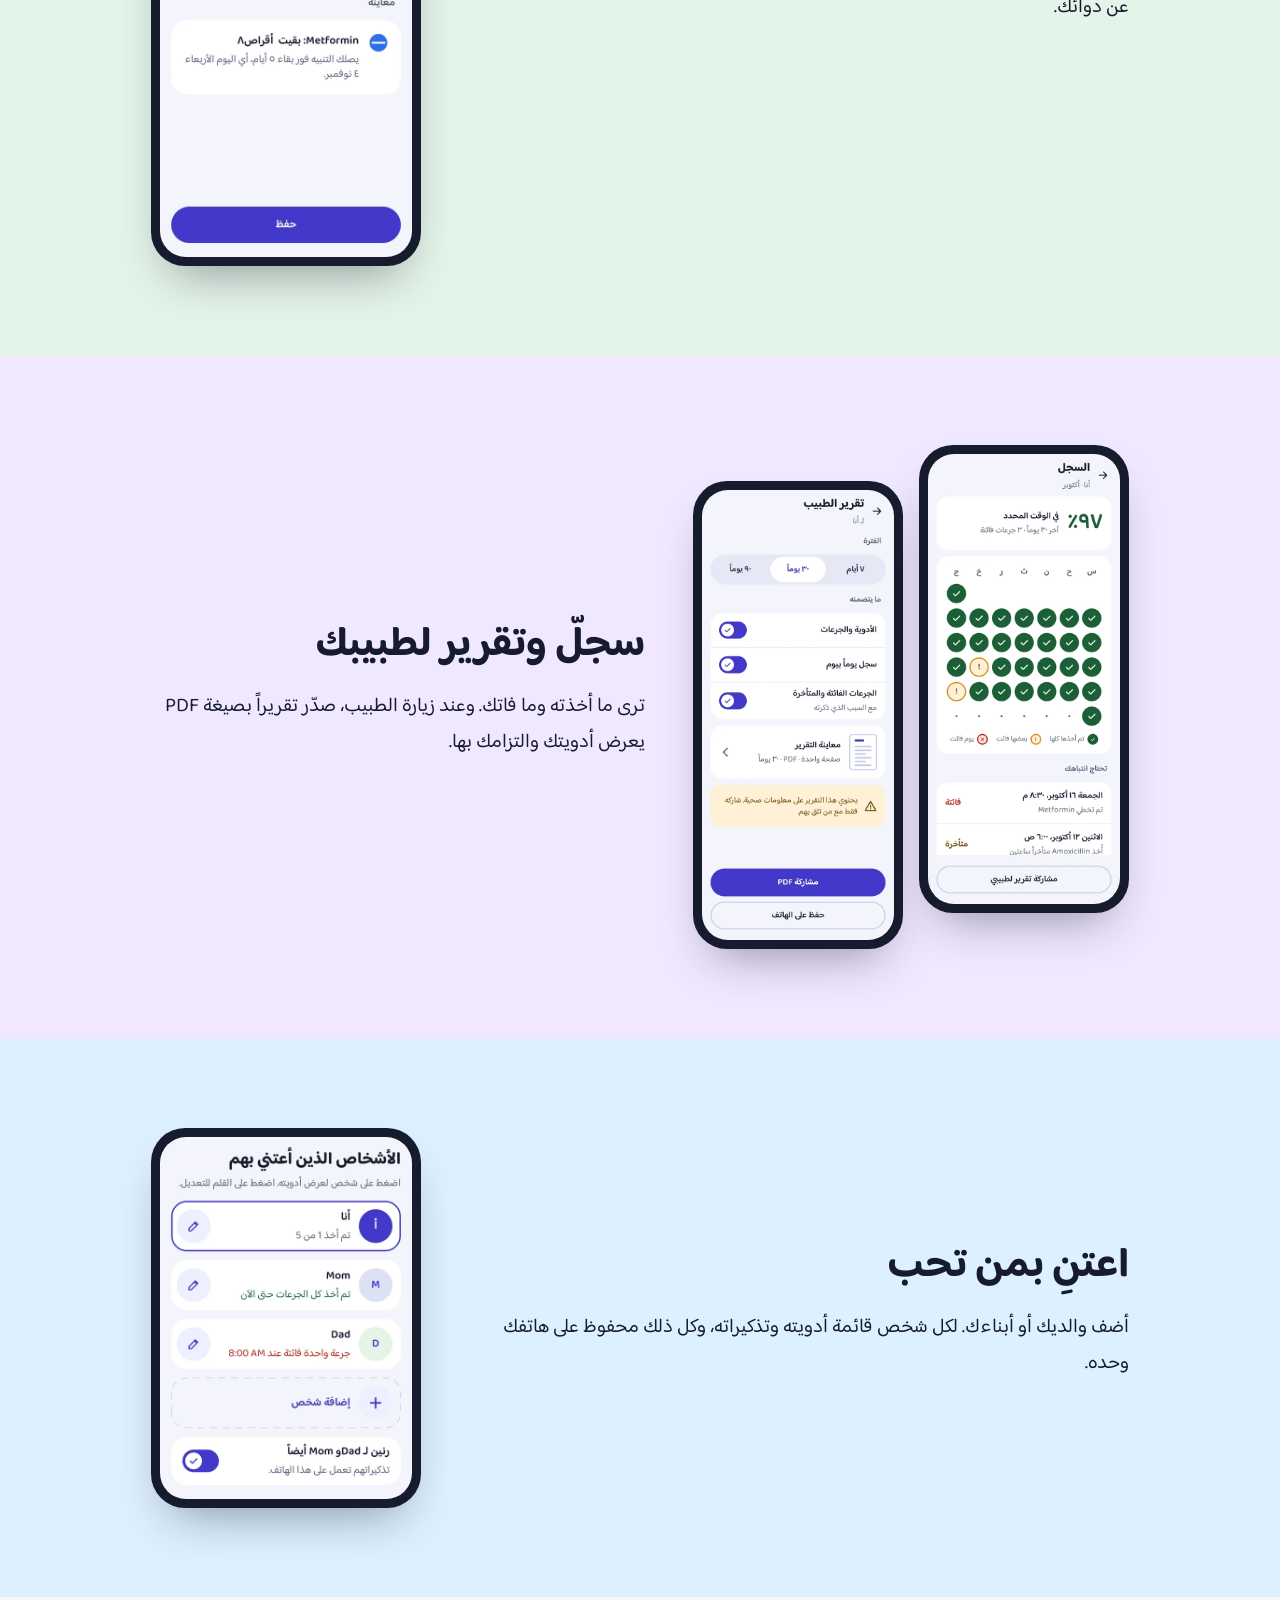
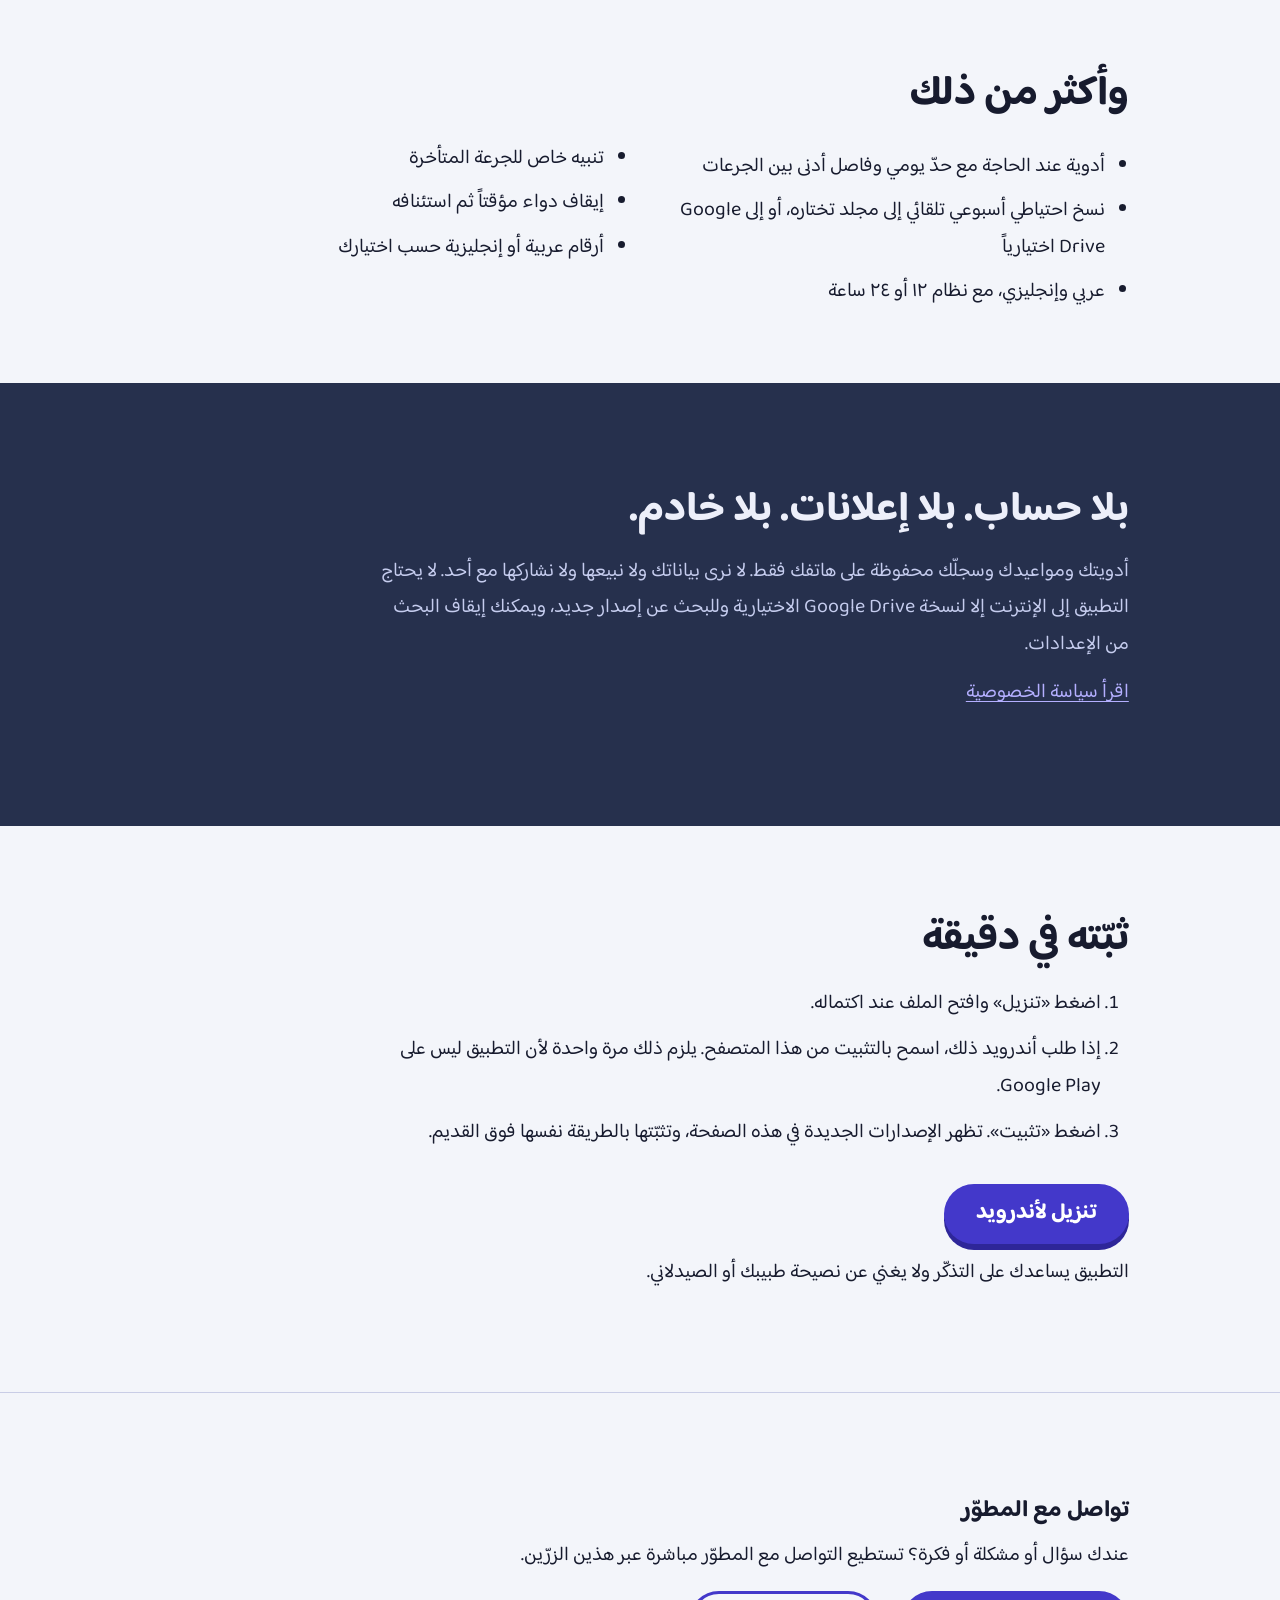
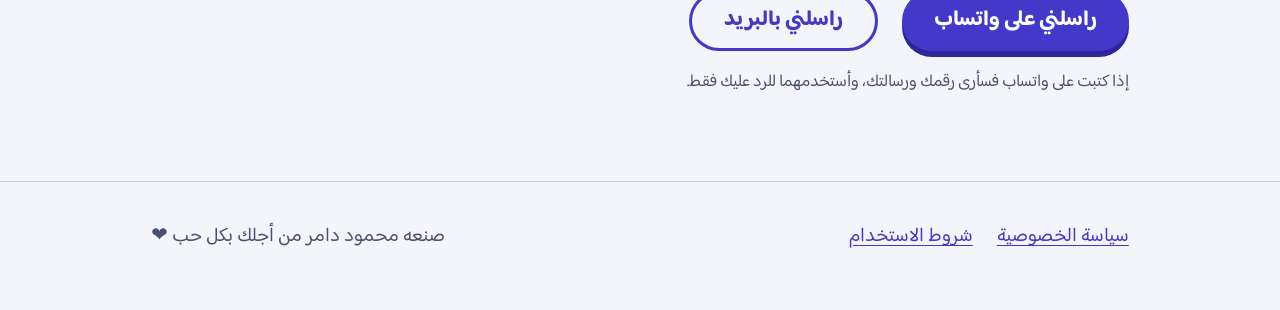
==== commit 468e328a: "Landing screenshots from the real app; fix Arabic amount order inside sentences Co-Authored-By: Clau" ====
--- a/site/index.html
+++ b/site/index.html
@@ -27,7 +27,7 @@
 <a class="btn" href="https://github.com/m-damer/pillbox/releases/latest/download/PillBox.apk" download><span class="ar" lang="ar">تنزيل لأندرويد</span><span class="en" lang="en">Download for Android</span></a>
 <p class="ar note" lang="ar">لأندرويد ٨ أو أحدث. مجاني، بلا حساب وبلا إعلانات.</p><p class="en note" lang="en">For Android 8 or newer. Free, no account, no ads.</p>
 </div>
-<div class="sun"><div class="phone"><img class="ar" src="img/ar/notification.webp" width="540" height="1168" alt="شاشة التذكير الكاملة عند موعد الدواء"><img class="en" src="img/en/notification.webp" width="540" height="1168" alt="The full-screen reminder when a dose is due"></div></div>
+<div class="sun"><div class="phone"><img class="ar" src="img/ar/notification.webp" width="540" height="1050" alt="شاشة التذكير الكاملة عند موعد الدواء"><img class="en" src="img/en/notification.webp" width="540" height="1050" alt="The full-screen reminder when a dose is due"></div></div>
 </div></section>
 
 <section class="overview"><div class="wrap">
